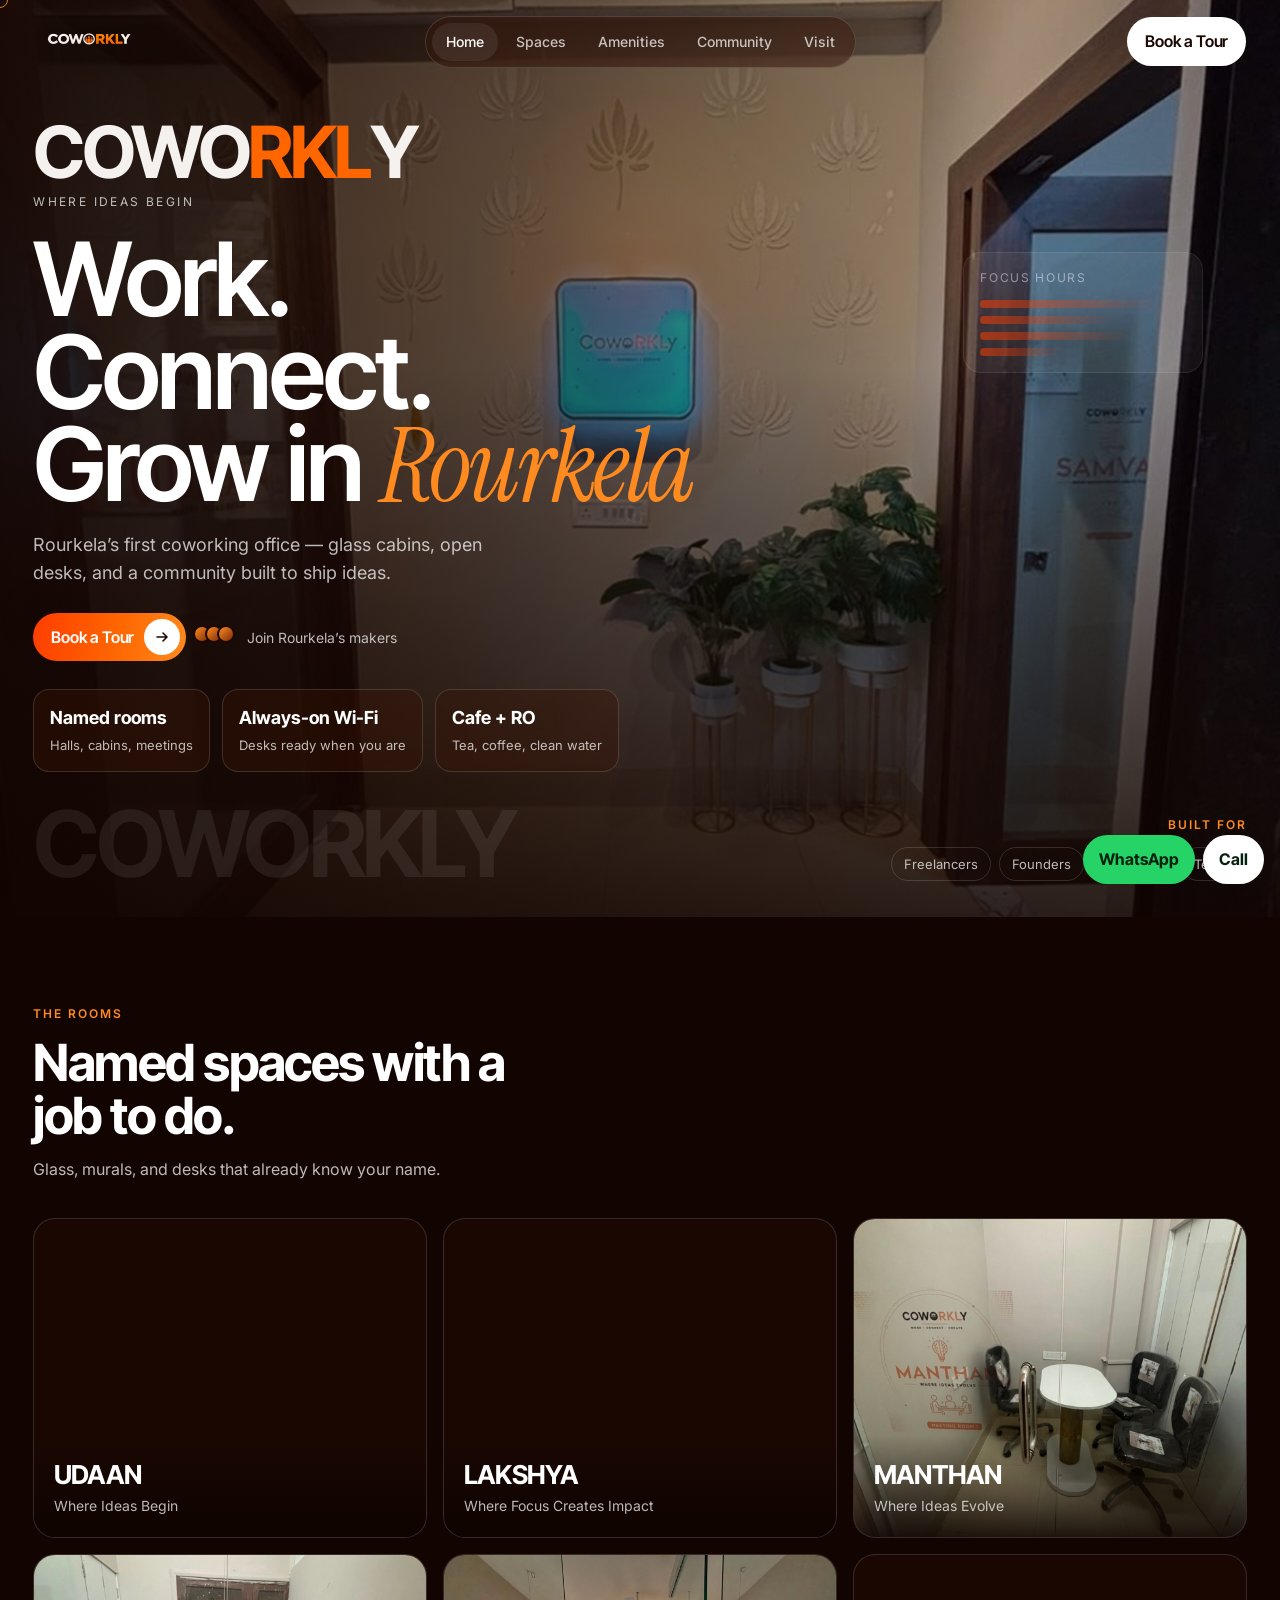
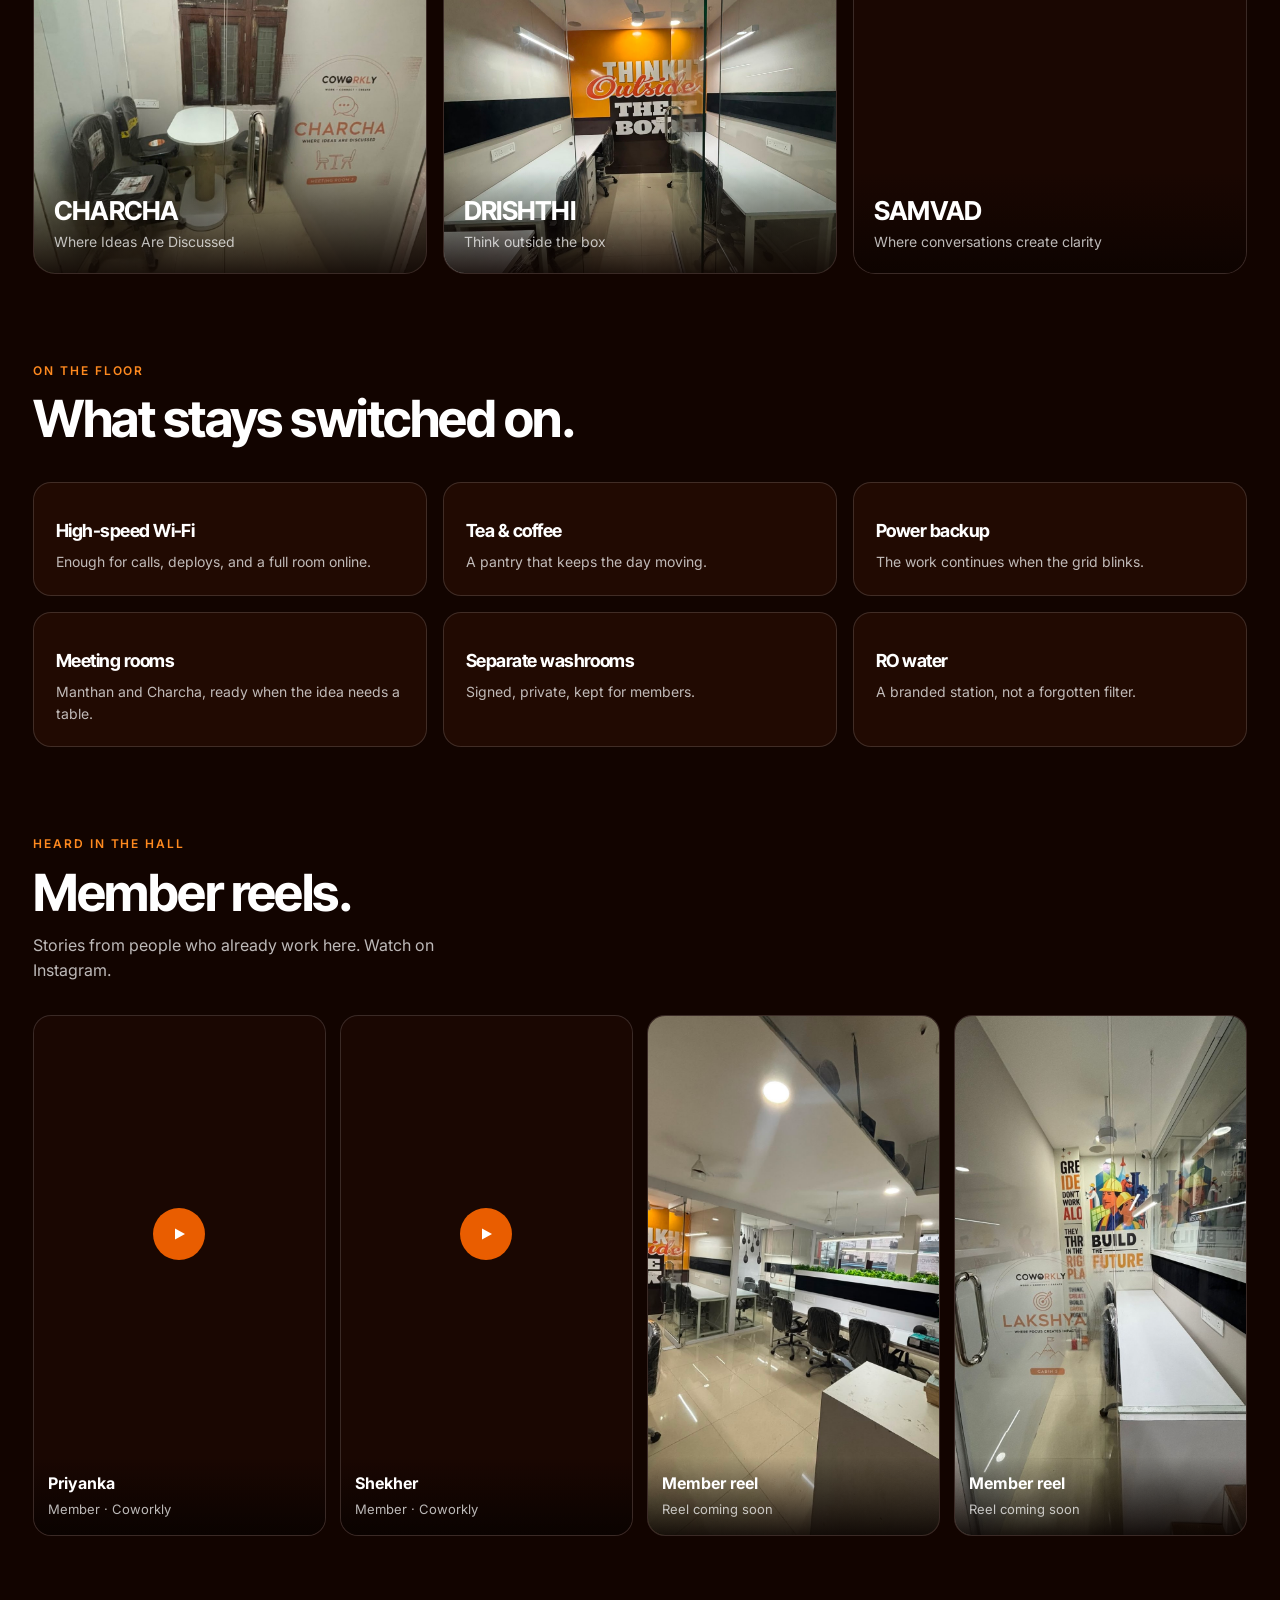
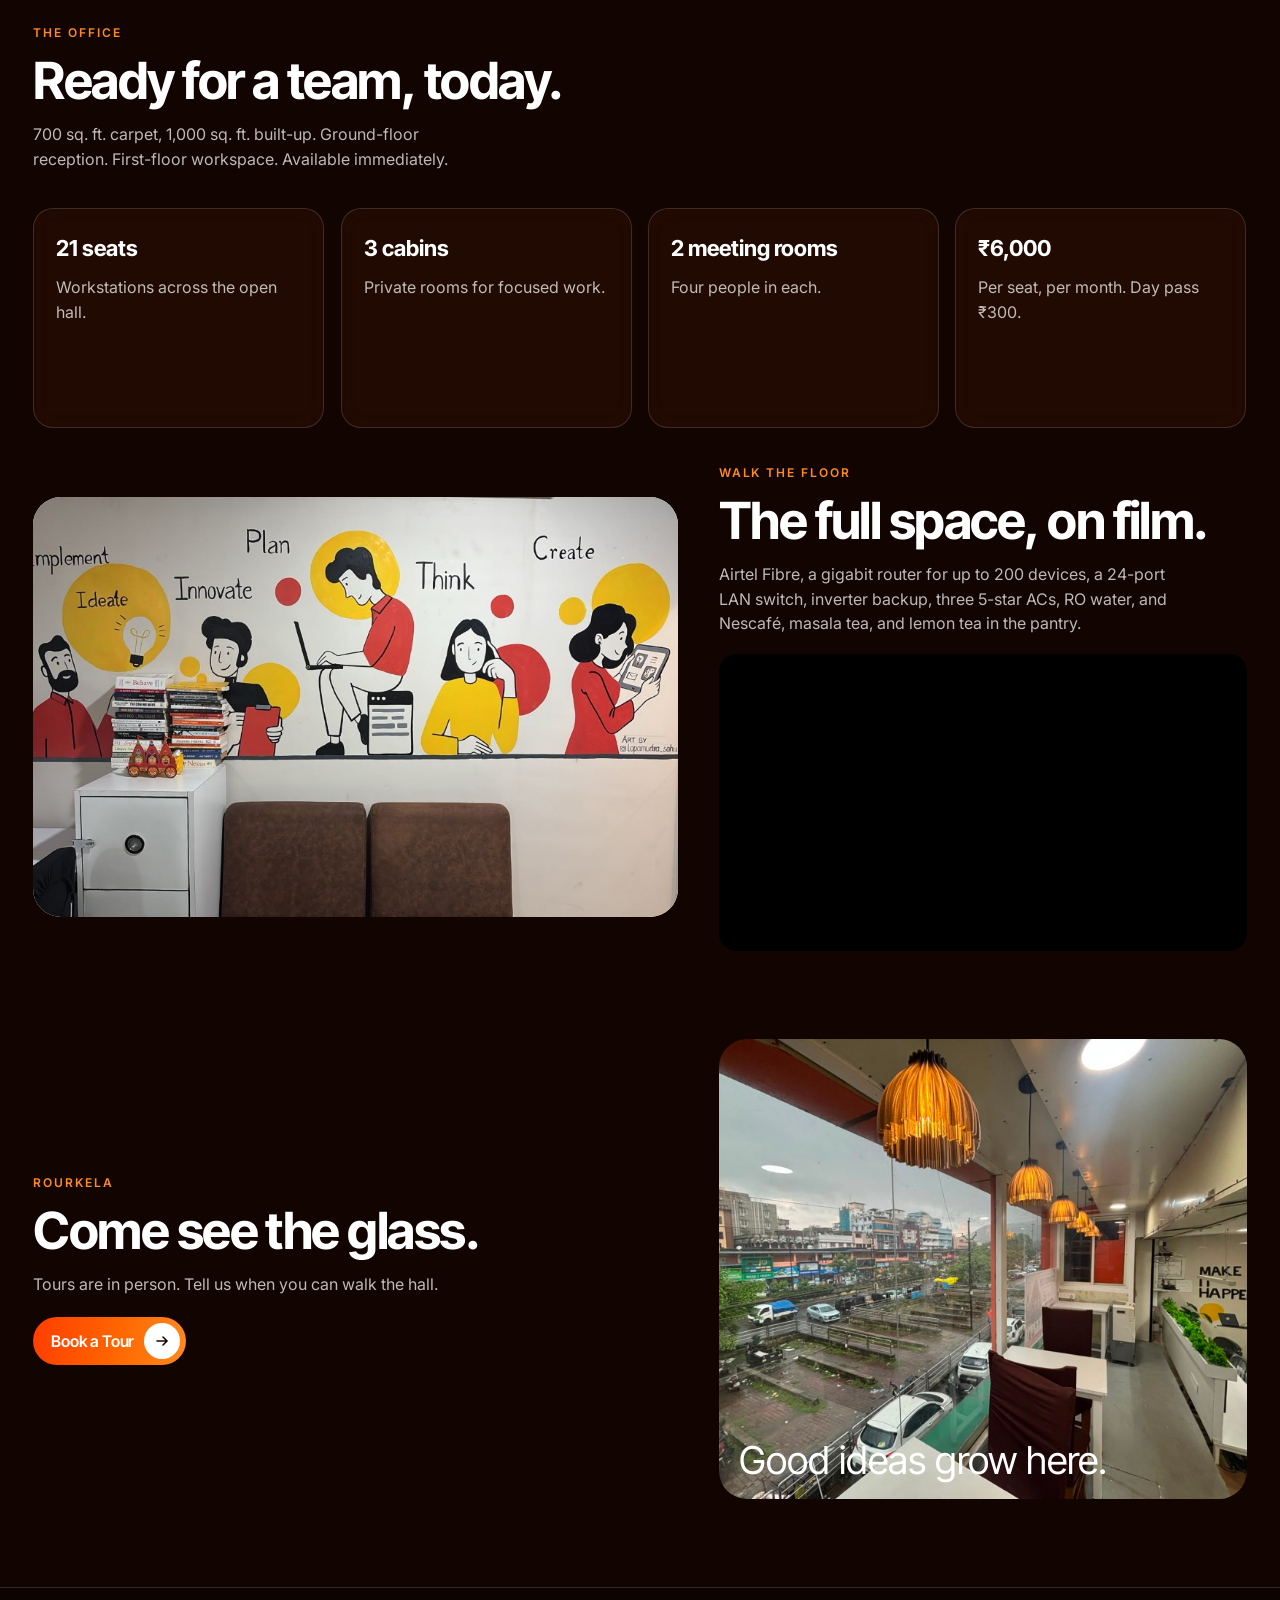
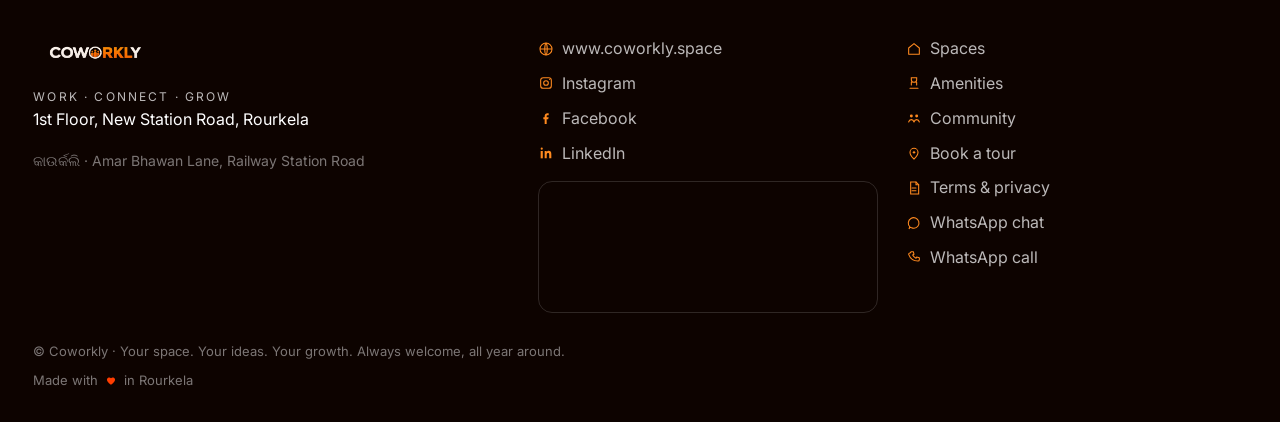
==== index.html @ fd659f16 "Changes in the website" ====
<!DOCTYPE html>
<html lang="en">
<head>
  <meta charset="UTF-8">
  <meta name="viewport" content="width=device-width, initial-scale=1">
  <title>Coworkly — Where Ideas Begin</title>
  <meta name="description" content="Rourkela’s first coworking office. Glass cabins, open desks, and a community built to ship ideas.">
  <link rel="icon" type="image/png" href="assets/brand/favicon.png">
  <meta property="og:type" content="website">
  <meta property="og:site_name" content="Coworkly">
  <meta property="og:title" content="Coworkly — Rourkela’s 1st Coworking Space">
  <meta property="og:description" content="Rourkela’s first coworking office. 21 seats, private cabins, meeting rooms, Airtel Fibre Wi-Fi, and a cafe. 1st Floor, New Station Road.">
  <meta property="og:url" content="https://www.coworkly.space/">
  <meta property="og:image" content="https://www.coworkly.space/assets/brand/og-cover.jpg">
  <meta property="og:locale" content="en_IN">
  <meta name="twitter:card" content="summary_large_image">
  <meta name="twitter:title" content="Coworkly — Rourkela’s 1st Coworking Space">
  <meta name="twitter:description" content="Rourkela’s first coworking office. 21 seats, private cabins, meeting rooms, Airtel Fibre Wi-Fi, and a cafe. 1st Floor, New Station Road.">
  <meta name="twitter:image" content="https://www.coworkly.space/assets/brand/og-cover.jpg">
  <link rel="canonical" href="https://www.coworkly.space/">
  <link rel="preload" as="image" href="assets/hero/hero-entrance.jpg" fetchpriority="high">
  <script type="application/ld+json">
  {
    "@context": "https://schema.org",
    "@type": "CoworkingSpace",
    "name": "Coworkly",
    "url": "https://www.coworkly.space/",
    "image": "https://www.coworkly.space/assets/brand/og-cover.jpg",
    "description": "Rourkela’s first coworking office. 21 workstations, 3 private cabins, 2 meeting rooms, high-speed Wi-Fi and a pantry.",
    "slogan": "Work. Connect. Grow.",
    "address": {
      "@type": "PostalAddress",
      "streetAddress": "1st Floor, New Station Road, Amar Bhawan Lane",
      "addressLocality": "Rourkela",
      "addressRegion": "Odisha",
      "addressCountry": "IN"
    },
    "geo": { "@type": "GeoCoordinates", "latitude": 22.227, "longitude": 84.864 },
    "hasMap": "https://maps.app.goo.gl/jrW2t7eTADRbxAUbA",
    "telephone": "+919861325389",
    "sameAs": [
      "https://www.instagram.com/coworkly.space/",
      "https://www.facebook.com/coworkly.space/",
      "https://www.linkedin.com/company/coworkly.space/"
    ],
    "priceRange": "₹300–₹6000",
    "amenityFeature": [
      { "@type": "LocationFeatureSpecification", "name": "High-speed Wi-Fi", "value": true },
      { "@type": "LocationFeatureSpecification", "name": "Meeting rooms", "value": true },
      { "@type": "LocationFeatureSpecification", "name": "Air conditioning", "value": true }
    ]
  }
  </script>
  <script>
    window.dataLayer = window.dataLayer || [];
    function gtag(){dataLayer.push(arguments);}
    gtag('js', new Date());
  </script>
  <script async src="https://www.googletagmanager.com/gtm.js?id=GTM-NFXW36PJ"></script>
  <link rel="preconnect" href="https://fonts.googleapis.com">
  <link rel="preconnect" href="https://fonts.gstatic.com" crossorigin>
  <link href="https://fonts.googleapis.com/css2?family=Instrument+Serif:ital@1&family=Inter+Tight:wght@400;500;600;700&family=Inter:wght@400;500;600&display=swap" rel="stylesheet">
  <link rel="stylesheet" href="css/tokens.css">
  <link rel="stylesheet" href="css/base.css">
  <link rel="stylesheet" href="css/layout.css">
  <link rel="stylesheet" href="css/components.css">
  <link rel="stylesheet" href="css/hero.css">
  <link rel="stylesheet" href="css/testimonials.css">
</head>
<body data-page="home">
<noscript><iframe src="https://www.googletagmanager.com/ns.html?id=GTM-NFXW36PJ" height="0" width="0" style="display:none;visibility:hidden" title="Google Tag Manager"></iframe></noscript>

  <a class="skip-link" href="#main">Skip to content</a>
  <div data-include="partials/nav.html"></div>
  <main id="main">
    <section class="hero" aria-label="Coworkly">
      <div class="hero__media">
        <img fetchpriority="high" decoding="async" src="assets/hero/hero-entrance.jpg" alt="Glowing Coworkly entrance in Rourkela">
      </div>
      <div class="hero__scrim"></div>
      <aside class="ghost" aria-hidden="true">
        <p>Focus hours</p>
        <div class="bars"><i style="width:86%"></i><i style="width:64%"></i><i style="width:72%"></i><i style="width:40%"></i></div>
      </aside>
      <div class="hero__inner">
        <div class="hero__lockup rise d1">
          <p class="wordmark" aria-label="Coworkly">
            <span class="wordmark__ink">COWO</span><span class="wordmark__flame">RKL</span><span class="wordmark__ink">Y</span>
          </p>
          <span>Where Ideas Begin</span>
        </div>
        <h1 class="rise d2">Work.<br>Connect.<br>Grow in <em>Rourkela</em></h1>
        <p class="hero__sub rise d3">Rourkela’s first coworking office — glass cabins, open desks, and a community built to ship ideas.</p>
        <div class="hero__cta rise d4">
          <a class="btn btn--flame" href="visit.html">Book a Tour
            <span class="btn__arrow" aria-hidden="true">
              <svg width="16" height="16" viewBox="0 0 16 16" fill="none"><path d="M3 8h10M9 4l4 4-4 4" stroke="currentColor" stroke-width="1.6" stroke-linecap="round" stroke-linejoin="round"/></svg>
            </span>
          </a>
          <p class="proof"><span class="dots" aria-hidden="true"><i></i><i></i><i></i></span> Join Rourkela’s makers</p>
        </div>
        <div class="stats rise d5">
          <div class="stat"><b>Named rooms</b><span>Halls, cabins, meetings</span></div>
          <div class="stat"><b>Always-on Wi-Fi</b><span>Desks ready when you are</span></div>
          <div class="stat"><b>Cafe + RO</b><span>Tea, coffee, clean water</span></div>
        </div>
        <div class="hero__foot rise d6">
          <div class="watermark">COWORKLY</div>
          <div>
            <p class="kicker" style="text-align:right">Built for</p>
            <div class="chips"><span>Freelancers</span><span>Founders</span><span>Students</span><span>Teams</span></div>
          </div>
        </div>
      </div>
    </section>

    <section class="section">
      <div class="wrap">
        <p class="kicker">The rooms</p>
        <h2>Named spaces with a job to do.</h2>
        <p class="lede">Glass, murals, and desks that already know your name.</p>
        <div class="space-grid">
          <a class="card" href="spaces.html"><img loading="lazy" decoding="async" src="assets/spaces/udaan.jpg" alt="Udaan open workspace"><div class="meta"><h3>UDAAN</h3><p>Where Ideas Begin</p></div></a>
          <a class="card" href="spaces.html"><img loading="lazy" decoding="async" src="assets/spaces/lakshya.jpg" alt="Lakshya cabin" style="object-position:center 30%"><div class="meta"><h3>LAKSHYA</h3><p>Where Focus Creates Impact</p></div></a>
          <a class="card" href="spaces.html"><img loading="lazy" decoding="async" src="assets/spaces/manthan.jpg" alt="Manthan meeting room"><div class="meta"><h3>MANTHAN</h3><p>Where Ideas Evolve</p></div></a>
          <a class="card" href="spaces.html"><img loading="lazy" decoding="async" src="assets/spaces/charcha.jpg" alt="Charcha meeting room"><div class="meta"><h3>CHARCHA</h3><p>Where Ideas Are Discussed</p></div></a>
          <a class="card" href="spaces.html"><img loading="lazy" decoding="async" src="assets/spaces/drishthi.jpg" alt="Drishthi cabin"><div class="meta"><h3>DRISHTHI</h3><p>Think outside the box</p></div></a>
          <a class="card" href="spaces.html"><img loading="lazy" decoding="async" src="assets/spaces/samvad.jpg" alt="Samvad meeting room door"><div class="meta"><h3>SAMVAD</h3><p>Where conversations create clarity</p></div></a>
        </div>
      </div>
    </section>

    <section class="section" style="padding-top:0">
      <div class="wrap">
        <p class="kicker">On the floor</p>
        <h2>What stays switched on.</h2>
        <div class="amenity-grid">
          <article class="amenity"><h3>High-speed Wi-Fi</h3><p>Enough for calls, deploys, and a full room online.</p></article>
          <article class="amenity"><h3>Tea & coffee</h3><p>A pantry that keeps the day moving.</p></article>
          <article class="amenity"><h3>Power backup</h3><p>The work continues when the grid blinks.</p></article>
          <article class="amenity"><h3>Meeting rooms</h3><p>Manthan and Charcha, ready when the idea needs a table.</p></article>
          <article class="amenity"><h3>Separate washrooms</h3><p>Signed, private, kept for members.</p></article>
          <article class="amenity"><h3>RO water</h3><p>A branded station, not a forgotten filter.</p></article>
        </div>
      </div>
    </section>

    <!-- Drop MP4s into assets/reels/ and append objects in js/testimonials.js -->
    <section class="section" style="padding-top:0">
      <div class="wrap">
        <p class="kicker">Heard in the hall</p>
        <h2>Member reels.</h2>
        <p class="lede">Stories from people who already work here. Watch on <a href="https://instagram.com/coworkly.space">Instagram</a>.</p>
        <div class="reel-row" data-reels></div>
      </div>
    </section>

    <section class="section" style="padding-top:0">
      <div class="wrap">
        <p class="kicker">The office</p>
        <h2>Ready for a team, today.</h2>
        <p class="lede">700 sq. ft. carpet, 1,000 sq. ft. built-up. Ground-floor reception. First-floor workspace. Available immediately.</p>
        <div class="plan-grid">
          <article class="plan"><strong>21 seats</strong><p>Workstations across the open hall.</p></article>
          <article class="plan"><strong>3 cabins</strong><p>Private rooms for focused work.</p></article>
          <article class="plan"><strong>2 meeting rooms</strong><p>Four people in each.</p></article>
          <article class="plan"><strong>₹6,000</strong><p>Per seat, per month. Day pass ₹300.</p></article>
        </div>
        <div class="split" style="margin-top:36px">
          <div class="story-panel" style="min-height:420px;background:#f6efe4">
            <img loading="lazy" decoding="async" src="assets/illustrations/cafe.jpg" alt="Mural at Coworkly: Ideate, Innovate, Plan, Think, Create">
          </div>
          <div>
            <p class="kicker">Walk the floor</p>
            <h2>The full space, on film.</h2>
            <p class="lede">Airtel Fibre, a gigabit router for up to 200 devices, a 24-port LAN switch, inverter backup, three 5-star ACs, RO water, and Nescafé, masala tea, and lemon tea in the pantry.</p>
            <div class="video-frame">
              <iframe src="https://www.youtube.com/embed/uKGbbF8cyVk" title="Welcome to Coworkly — Rourkela’s 1st coworking space" allow="accelerometer; autoplay; clipboard-write; encrypted-media; gyroscope; picture-in-picture; web-share" allowfullscreen></iframe>
            </div>
          </div>
        </div>
      </div>
    </section>

    <section class="section" style="padding-top:0">
      <div class="wrap split">
        <div>
          <p class="kicker">Rourkela</p>
          <h2>Come see the glass.</h2>
          <p class="lede">Tours are in person. Tell us when you can walk the hall.</p>
          <p style="margin-top:20px"><a class="btn btn--flame" href="visit.html">Book a Tour <span class="btn__arrow"><svg width="16" height="16" viewBox="0 0 16 16" fill="none"><path d="M3 8h10M9 4l4 4-4 4" stroke="currentColor" stroke-width="1.6" stroke-linecap="round"/></svg></span></a></p>
        </div>
        <div class="story-panel">
          <img loading="lazy" decoding="async" src="assets/hero/hero-window.jpg" alt="Open seating with glass front">
          <p class="cap">Good ideas grow here.</p>
        </div>
      </div>
    </section>
  </main>
  <div data-include="partials/footer.html"></div>
  <div class="modal" data-modal aria-hidden="true" role="dialog" aria-modal="true" aria-label="Member reel">
    <div class="modal__frame">
      <header><strong data-modal-title>Reel</strong><button type="button" data-close>Close</button></header>
      <video controls playsinline></video>
    </div>
  </div>
  <script type="module" src="js/main.min.js"></script>
</body>
</html>
---- css/tokens.css ----
:root {
  --ground: #2a0b02;
  --ground-deep: #120400;
  --ink: #ffffff;
  --ink-soft: rgba(255, 255, 255, 0.72);
  --ink-faint: rgba(255, 255, 255, 0.46);
  --flame: #ff3d00;
  --flame-mid: #ff6600;
  --flame-lit: #ff8a1f;
  --glass: rgba(56, 20, 6, 0.42);
  --glass-strong: rgba(40, 13, 3, 0.62);
  --hair: rgba(255, 255, 255, 0.14);
  --ease-out: cubic-bezier(0.16, 1, 0.3, 1);
  --gutter: clamp(18px, 2.6vw, 44px);
  --font-display: "Inter Tight", system-ui, sans-serif;
  --font-body: "Inter", system-ui, sans-serif;
  --font-italic: "Instrument Serif", Georgia, serif;
  --radius-pill: 999px;
  --nav-h: 76px;
  --max: 1240px;
}
---- css/base.css ----
*, *::before, *::after { box-sizing: border-box; }
html { scroll-behavior: smooth; }
body {
  margin: 0;
  background: var(--ground-deep);
  color: var(--ink);
  font-family: var(--font-body);
  font-size: 16px;
  line-height: 1.55;
  min-height: 100vh;
}
img, video { max-width: 100%; display: block; }
a { color: inherit; text-decoration: none; }
button, input, textarea { font: inherit; color: inherit; }
h1, h2, h3, p { margin: 0; }
h1, h2, h3 { font-family: var(--font-display); letter-spacing: -0.03em; }

.skip-link {
  position: absolute;
  left: 12px;
  top: -60px;
  z-index: 100;
  background: #fff;
  color: #120400;
  padding: 8px 14px;
  border-radius: 8px;
}
.skip-link:focus { top: 12px; }

:focus-visible {
  outline: 2px solid var(--flame-lit);
  outline-offset: 3px;
}

.btn {
  display: inline-flex;
  align-items: center;
  gap: 10px;
  border: 0;
  cursor: pointer;
  border-radius: var(--radius-pill);
  padding: 6px 6px 6px 18px;
  font-family: var(--font-display);
  font-weight: 600;
  letter-spacing: -0.01em;
}
.btn--flame {
  background: linear-gradient(100deg, var(--flame) 0%, var(--flame-mid) 55%, var(--flame-lit) 100%);
  color: #fff;
}
.btn__arrow {
  width: 36px;
  height: 36px;
  border-radius: 50%;
  background: #fff;
  color: #1a0700;
  display: grid;
  place-items: center;
}
.btn--white {
  background: #fff;
  color: #1a0700;
  padding: 12px 18px;
  font-weight: 600;
}
.btn--ghost {
  background: transparent;
  border: 1px solid var(--hair);
  padding: 12px 18px;
  color: #fff;
}

@media (prefers-reduced-motion: reduce) {
  html { scroll-behavior: auto; }
  *, *::before, *::after {
    animation: none !important;
    transition: none !important;
  }
}
---- css/layout.css ----
.site-header {
  position: absolute;
  inset: 0 0 auto 0;
  z-index: 20;
  padding: 16px var(--gutter);
}
.site-header.is-sticky {
  position: sticky;
  top: 0;
  background: rgba(18, 4, 0, 0.72);
  backdrop-filter: blur(16px);
}
.nav {
  max-width: 1440px;
  margin: 0 auto;
  display: grid;
  grid-template-columns: 1fr auto 1fr;
  align-items: center;
  gap: 16px;
}
.brand {
  display: flex;
  align-items: center;
  gap: 10px;
  justify-self: start;
}
.brand img { height: 36px; width: auto; }
.pill-nav {
  display: flex;
  gap: 4px;
  padding: 6px;
  border-radius: var(--radius-pill);
  border: 1px solid var(--hair);
  background: var(--glass);
  backdrop-filter: blur(18px);
}
.pill-nav a {
  padding: 8px 14px;
  border-radius: var(--radius-pill);
  font-size: 14px;
  font-weight: 500;
  color: var(--ink-soft);
}
.pill-nav a[aria-current="page"],
.pill-nav a:hover { color: #fff; background: rgba(255,255,255,0.08); }
.nav-cta { justify-self: end; }
.burger {
  display: none;
  justify-self: end;
  width: 44px;
  height: 44px;
  border-radius: 50%;
  border: 1px solid var(--hair);
  background: var(--glass);
  color: #fff;
  cursor: pointer;
}
.mobile-sheet {
  display: none;
  margin-top: 12px;
  padding: 12px;
  border-radius: 20px;
  background: var(--glass-strong);
  border: 1px solid var(--hair);
  backdrop-filter: blur(18px);
}
.mobile-sheet a {
  display: block;
  padding: 12px 10px;
  border-bottom: 1px solid var(--hair);
}
.mobile-sheet.is-open { display: block; }

.wrap {
  width: min(var(--max), calc(100% - var(--gutter) * 2));
  margin: 0 auto;
}
.section { padding: 88px 0; }
.kicker {
  color: var(--flame-lit);
  letter-spacing: 0.16em;
  text-transform: uppercase;
  font-size: 12px;
  font-weight: 600;
  margin-bottom: 12px;
}
.section h2 {
  font-size: clamp(32px, 4vw, 52px);
  line-height: 1.05;
  max-width: 16ch;
}
.lede { color: var(--ink-soft); max-width: 46ch; margin-top: 14px; }

.page-hero {
  position: relative;
  min-height: 52vh;
  display: grid;
  align-items: end;
  padding: 140px var(--gutter) 48px;
  overflow: hidden;
}
.page-hero img,
.page-hero.map-hero iframe {
  position: absolute;
  inset: 0;
  width: 100%;
  height: 100%;
  object-fit: cover;
  border: 0;
}
.page-hero.video-hero { overflow: hidden; }
.page-hero.video-hero iframe {
  position: absolute;
  left: 50%;
  top: 50%;
  width: 140%;
  height: 140%;
  transform: translate(-50%, -50%);
  border: 0;
  pointer-events: none;
}
.page-hero .scrim {
  position: absolute;
  inset: 0;
  background: linear-gradient(180deg, rgba(18,4,0,0.25) 0%, rgba(18,4,0,0.82) 100%);
}
.page-hero .copy { position: relative; z-index: 1; max-width: var(--max); width: 100%; margin: 0 auto; }

.title-hover .title-part {
  display: inline-block;
  transition: transform 0.45s var(--ease-out);
}
.title-hover:hover .title-part--up { transform: translateY(-4px); }
.title-hover:hover .title-part--down { transform: translateY(4px); }

.site-footer {
  border-top: 1px solid var(--hair);
  padding: 48px var(--gutter) 32px;
  background: #0d0300;
}
.foot-grid {
  max-width: 1440px;
  margin: 0 auto;
  display: grid;
  grid-template-columns: 1.4fr 1fr 1fr;
  gap: 28px;
}
.site-footer .logo-mark { height: 40px; width: auto; }
.foot-links { display: grid; gap: 10px; align-content: start; }
.foot-links a { display: flex; align-items: center; gap: 8px; }
.foot-links svg { width: 16px; height: 16px; flex: none; color: var(--flame-lit); }
.foot-map {
  position: relative;
  display: block;
  height: 132px;
  margin-top: 6px;
  border-radius: 14px;
  overflow: hidden;
  border: 1px solid var(--hair);
}
body[data-page="visit"] .foot-map { display: none; }
.foot-map iframe {
  position: absolute;
  inset: 0;
  width: 100%;
  height: 100%;
  border: 0;
  pointer-events: none;
  filter: grayscale(1) sepia(0.65) hue-rotate(340deg) saturate(2.2) contrast(0.92) brightness(0.62);
}
.legal.made { display: flex; align-items: center; gap: 6px; margin-top: 8px; }
.heart { width: 14px; height: 14px; color: var(--flame); }
.wa-dock {
  position: fixed;
  right: 16px;
  bottom: 16px;
  z-index: 30;
  display: flex;
  gap: 8px;
}
.wa-dock__btn {
  background: #25d366;
  color: #06210f;
  font-weight: 700;
  border-radius: 999px;
  padding: 12px 16px;
  font-family: var(--font-display);
}
.wa-dock__btn--call { background: #fff; }
.motto { letter-spacing: 0.18em; font-size: 12px; color: var(--ink-soft); margin-top: 12px; }
.site-footer a { color: var(--ink-soft); }
.site-footer a:hover { color: #fff; }
.odia { margin-top: 18px; color: var(--ink-faint); font-size: 14px; }
.legal { margin-top: 28px; color: var(--ink-faint); font-size: 13px; }

html { --mx: 50vw; --my: 30vh; }
body::after {
  content: "";
  position: fixed;
  inset: 0;
  pointer-events: none;
  z-index: 35;
  background: radial-gradient(380px circle at var(--mx) var(--my), rgba(255, 102, 0, 0.16), transparent 46%);
  mix-blend-mode: screen;
}
.cursor {
  position: fixed;
  top: 0;
  left: 0;
  width: 16px;
  height: 16px;
  margin: -8px 0 0 -8px;
  border: 1px solid #ff8a1f;
  border-radius: 50%;
  pointer-events: none;
  z-index: 70;
  mix-blend-mode: difference;
  transition: width 0.25s var(--ease-out), height 0.25s var(--ease-out), margin 0.25s var(--ease-out), background 0.25s;
}
.cursor.is-hot {
  width: 54px;
  height: 54px;
  margin: -27px 0 0 -27px;
  background: rgba(255, 102, 0, 0.18);
}
@media (hover: hover) and (pointer: fine) {
  body.has-cursor, body.has-cursor a, body.has-cursor button { cursor: none; }
}
.card, .amenity, .plan, .stat, .reel, .btn, .story-panel {
  transition: transform 0.35s var(--ease-out), border-color 0.35s;
  transform: perspective(800px) rotateX(var(--rx, 0deg)) rotateY(var(--ry, 0deg));
}
.card:hover, .amenity:hover, .plan:hover, .reel:hover { border-color: rgba(255, 138, 31, 0.55); }
@media (prefers-reduced-motion: reduce) {
  body::after, .cursor { display: none; }
}

@media (max-width: 940px) {
  .nav { grid-template-columns: 1fr auto; }
  .pill-nav, .nav-cta { display: none; }
  .burger { display: grid; place-items: center; }
  .foot-grid { grid-template-columns: 1fr; }
}
---- css/components.css ----
.terms { max-width: 760px; }
.terms h2 { font-size: clamp(22px, 3vw, 28px); margin: 36px 0 10px; max-width: none; }
.terms p, .terms li { color: var(--ink-soft); }
.terms ul, .terms ol { margin: 8px 0 0; padding-left: 1.2em; }
.terms li + li { margin-top: 6px; }
.terms a { color: var(--flame-lit); }
.space-grid, .amenity-grid, .plan-grid, .reel-grid {
  display: grid;
  gap: 16px;
  margin-top: 36px;
}
.space-grid { grid-template-columns: repeat(3, 1fr); }
.card {
  position: relative;
  overflow: hidden;
  border-radius: 22px;
  min-height: 320px;
  border: 1px solid var(--hair);
  background: #1a0702;
}
.card img {
  width: 100%;
  height: 100%;
  object-fit: cover;
  position: absolute;
  inset: 0;
}
.card .meta {
  position: absolute;
  left: 0; right: 0; bottom: 0;
  padding: 20px;
  background: linear-gradient(transparent, rgba(12,3,0,0.88));
}
.card h3 { font-size: 26px; }
.card p { color: var(--ink-soft); font-size: 14px; }

.amenity-grid { grid-template-columns: repeat(3, 1fr); }
.amenity {
  padding: 22px;
  border-radius: 18px;
  background: var(--glass);
  border: 1px solid var(--hair);
}
.amenity svg { width: 28px; height: 28px; color: var(--flame-lit); }
.amenity h3 { margin: 12px 0 6px; font-size: 18px; }
.amenity p { color: var(--ink-soft); font-size: 14px; }

.plan-grid { grid-template-columns: repeat(4, 1fr); }
.plan {
  padding: 22px;
  border-radius: 20px;
  background: var(--glass);
  border: 1px solid var(--hair);
  backdrop-filter: blur(12px);
  display: flex;
  flex-direction: column;
  gap: 10px;
  min-height: 220px;
}
.plan strong { font-family: var(--font-display); font-size: 22px; }
.plan span { color: var(--flame-lit); font-size: 13px; letter-spacing: 0.08em; text-transform: uppercase; }
.plan p { color: var(--ink-soft); flex: 1; }

.video-frame { margin-top: 18px; border-radius: 18px; overflow: hidden; aspect-ratio: 16/9; background: #000; }
.video-frame iframe { width: 100%; height: 100%; border: 0; }
.jotform { margin-top: 18px; background: #fff; border-radius: 16px; min-height: 420px; overflow: hidden; }
.map-frame {
  position: relative;
  min-height: 520px;
  border-radius: 28px;
  overflow: hidden;
  border: 1px solid var(--hair);
  background: var(--ground-deep);
}
.map-frame--wide {
  width: 100%;
  margin-top: 48px;
  border-radius: 0;
  border-left: 0;
  border-right: 0;
  min-height: 560px;
}
.map-frame iframe {
  position: absolute;
  inset: 0;
  width: 100%;
  height: 100%;
  border: 0;
  filter: grayscale(1) sepia(0.65) hue-rotate(340deg) saturate(2.2) contrast(0.92) brightness(0.62);
}
.map-pin {
  position: absolute;
  left: 50%;
  top: 46%;
  transform: translate(-50%, -100%);
  z-index: 1;
  background: #ff6600;
  color: #1a0700;
  font-family: var(--font-display);
  font-weight: 700;
  letter-spacing: 0.04em;
  padding: 8px 14px;
  border-radius: 999px;
  box-shadow: 0 10px 24px rgba(0, 0, 0, 0.35);
}
.map-pin::after {
  content: "";
  position: absolute;
  left: 50%;
  bottom: -7px;
  width: 12px;
  height: 12px;
  background: #ff6600;
  transform: translateX(-50%) rotate(45deg);
}
.form {
  display: grid;
  gap: 12px;
  margin-top: 24px;
}
.form label { display: grid; gap: 6px; font-size: 14px; color: var(--ink-soft); }
.form input, .form textarea, .form select {
  background: rgba(255,255,255,0.04);
  border: 1px solid var(--hair);
  border-radius: 12px;
  padding: 12px 14px;
}
.note { color: var(--ink-faint); font-size: 13px; }

.split {
  display: grid;
  grid-template-columns: 1.1fr 0.9fr;
  gap: 40px;
  align-items: center;
}
.story-panel {
  position: relative;
  min-height: 460px;
  border-radius: 28px;
  overflow: hidden;
}
.story-panel img { width: 100%; height: 100%; object-fit: cover; position: absolute; inset: 0; }
.story-panel .cap {
  position: absolute; inset: auto 20px 20px 20px;
  font-family: var(--font-display);
  font-size: clamp(28px, 3vw, 44px);
  line-height: 1;
}

.reveal { opacity: 0; transform: translateY(18px); animation: rise 0.9s var(--ease-out) forwards; }
.reveal:nth-child(2) { animation-delay: 0.08s; }

@keyframes rise {
  to { opacity: 1; transform: none; }
}

@media (max-width: 980px) {
  .space-grid, .plan-grid { grid-template-columns: 1fr 1fr; }
  .split { grid-template-columns: 1fr; }
}
@media (max-width: 640px) {
  .space-grid, .amenity-grid, .plan-grid { grid-template-columns: 1fr; }
  .section { padding: 64px 0; }
}
---- css/hero.css ----
.hero {
  position: relative;
  min-height: 100vh;
  min-height: 100dvh;
  color: #fff;
  overflow: hidden;
  display: grid;
  align-items: end;
}
.hero__media {
  position: absolute;
  inset: 0;
  opacity: 0;
  transition: opacity 1.1s var(--ease-out);
}
.hero.is-ready .hero__media { opacity: 1; }
.hero__media img {
  width: 100%;
  height: 100%;
  object-fit: cover;
  object-position: center 40%;
}
.hero__scrim {
  position: absolute;
  inset: 0;
  background:
    linear-gradient(90deg, rgba(18,4,0,0.88) 0%, rgba(18,4,0,0.55) 42%, rgba(18,4,0,0.12) 78%),
    linear-gradient(180deg, rgba(18,4,0,0.25) 0%, rgba(18,4,0,0.15) 40%, rgba(18,4,0,0.82) 100%);
}
.hero__inner {
  position: relative;
  z-index: 2;
  width: min(1440px, calc(100% - var(--gutter) * 2));
  margin: 0 auto 36px;
  padding-top: 120px;
}
.hero__lockup {
  display: flex;
  flex-direction: column;
  align-items: flex-start;
  gap: 8px;
  margin-bottom: 22px;
}
.wordmark {
  margin: 0;
  display: flex;
  align-items: center;
  font-family: var(--font-display);
  font-weight: 700;
  font-size: clamp(42px, 6vw, 72px);
  line-height: 0.9;
  letter-spacing: -0.045em;
}
.wordmark__ink { color: #f4f1ee; }
.wordmark__flame { color: #ff6600; }
.wordmark span { display: inline-block; transition: transform 0.45s var(--ease-out); }
.wordmark:hover .wordmark__ink { transform: translateY(-4px); }
.wordmark:hover .wordmark__flame { transform: translateY(4px); }
.hero__lockup > span {
  font-size: 12px;
  letter-spacing: 0.2em;
  text-transform: uppercase;
  color: var(--ink-soft);
}
.hero h1 {
  font-size: clamp(56px, 8vw, 108px);
  line-height: 0.9;
  font-weight: 600;
}
.hero h1 em {
  font-family: var(--font-italic);
  font-style: italic;
  font-weight: 400;
  color: var(--flame-lit);
}
.hero__sub {
  margin-top: 18px;
  max-width: 42ch;
  color: var(--ink-soft);
  font-size: 18px;
}
.hero__cta { display: flex; gap: 12px; flex-wrap: wrap; margin-top: 26px; align-items: center; }
.proof { color: var(--ink-soft); font-size: 14px; }
.dots { display: inline-flex; margin-right: 8px; }
.dots i {
  width: 18px; height: 18px; border-radius: 50%;
  display: block; margin-left: -6px; border: 2px solid #1a0700;
  background: linear-gradient(135deg, #ff8a1f, #7a2a08);
}
.stats {
  display: flex;
  gap: 12px;
  margin-top: 28px;
  flex-wrap: wrap;
}
.stat {
  min-width: 160px;
  padding: 14px 16px;
  border-radius: 16px;
  background: var(--glass);
  border: 1px solid var(--hair);
  backdrop-filter: blur(14px);
}
.stat b { display: block; font-family: var(--font-display); font-size: 18px; }
.stat span { color: var(--ink-soft); font-size: 13px; }
.hero__foot {
  margin-top: 36px;
  display: flex;
  justify-content: space-between;
  align-items: flex-end;
  gap: 16px;
}
.watermark {
  font-family: var(--font-display);
  font-weight: 700;
  font-size: clamp(42px, 8vw, 92px);
  line-height: 0.8;
  letter-spacing: -0.04em;
  color: rgba(255,255,255,0.08);
}
.chips { display: flex; gap: 8px; flex-wrap: wrap; justify-content: flex-end; }
.chips span {
  border: 1px solid var(--hair);
  border-radius: var(--radius-pill);
  padding: 6px 12px;
  font-size: 13px;
  color: var(--ink-soft);
}
.ghost {
  display: none;
  position: absolute;
  right: 6vw;
  top: 28vh;
  width: 240px;
  padding: 16px;
  border-radius: 18px;
  background: rgba(255,255,255,0.05);
  border: 1px solid rgba(255,255,255,0.08);
  z-index: 2;
}
.ghost p { font-size: 12px; letter-spacing: 0.14em; text-transform: uppercase; color: var(--ink-faint); }
.bars { display: grid; gap: 8px; margin-top: 12px; }
.bars i {
  display: block; height: 8px; border-radius: 8px;
  background: linear-gradient(90deg, var(--flame), transparent);
  opacity: 0.55;
}
.rise { opacity: 0; animation: rise 0.95s var(--ease-out) forwards; }
.d1 { animation-delay: 0.05s; }
.d2 { animation-delay: 0.16s; }
.d3 { animation-delay: 0.28s; }
.d4 { animation-delay: 0.4s; }
.d5 { animation-delay: 0.52s; }
.d6 { animation-delay: 0.64s; }
@keyframes rise {
  from { opacity: 0; transform: translateY(22px); }
  to { opacity: 1; transform: none; }
}
@media (min-width: 1120px) { .ghost { display: block; } }
@media (max-width: 720px) {
  .hero h1 { font-size: 52px; }
  .hero__foot { flex-direction: column; align-items: flex-start; }
  .stat { min-width: 0; flex: 1; }
}
@media (prefers-reduced-motion: reduce) {
  .hero__media, .rise { opacity: 1; animation: none; transform: none; }
}
---- css/testimonials.css ----
.reel-row {
  display: grid;
  grid-template-columns: repeat(4, minmax(0, 1fr));
  gap: 14px;
  margin-top: 32px;
}
.reel {
  position: relative;
  aspect-ratio: 9 / 16;
  border-radius: 18px;
  overflow: hidden;
  border: 1px solid var(--hair);
  background: #1a0702;
  cursor: pointer;
  padding: 0;
  color: inherit;
  text-align: left;
}
.reel video, .reel img {
  width: 100%;
  height: 100%;
  object-fit: cover;
}
.reel .shade {
  position: absolute;
  inset: auto 0 0 0;
  padding: 14px;
  background: linear-gradient(transparent, rgba(8,2,0,0.88));
}
.reel strong { display: block; }
.reel span { color: var(--ink-soft); font-size: 13px; }
.play {
  position: absolute;
  left: 50%;
  top: 42%;
  transform: translate(-50%, -50%);
  width: 52px;
  height: 52px;
  border-radius: 50%;
  background: rgba(255, 102, 0, 0.9);
  display: grid;
  place-items: center;
}
.soon { display: grid; place-items: center; height: 100%; padding: 16px; text-align: center; color: var(--ink-soft); }
.modal {
  position: fixed;
  inset: 0;
  background: rgba(8, 2, 0, 0.82);
  z-index: 50;
  display: none;
  place-items: center;
  padding: 24px;
}
.modal.is-open { display: grid; }
.modal__frame {
  width: min(420px, 100%);
  background: #120400;
  border-radius: 20px;
  overflow: hidden;
  border: 1px solid var(--hair);
}
.modal video { width: 100%; max-height: 78vh; background: #000; }
.modal header {
  display: flex;
  justify-content: space-between;
  align-items: center;
  padding: 12px 14px;
}
.modal header button {
  background: transparent;
  border: 1px solid var(--hair);
  color: #fff;
  border-radius: 999px;
  padding: 6px 12px;
  cursor: pointer;
}
@media (max-width: 980px) {
  .reel-row {
    display: flex;
    overflow-x: auto;
    scroll-snap-type: x mandatory;
    gap: 12px;
    padding-bottom: 8px;
  }
  .reel { flex: 0 0 68vw; scroll-snap-align: start; max-width: 280px; }
}
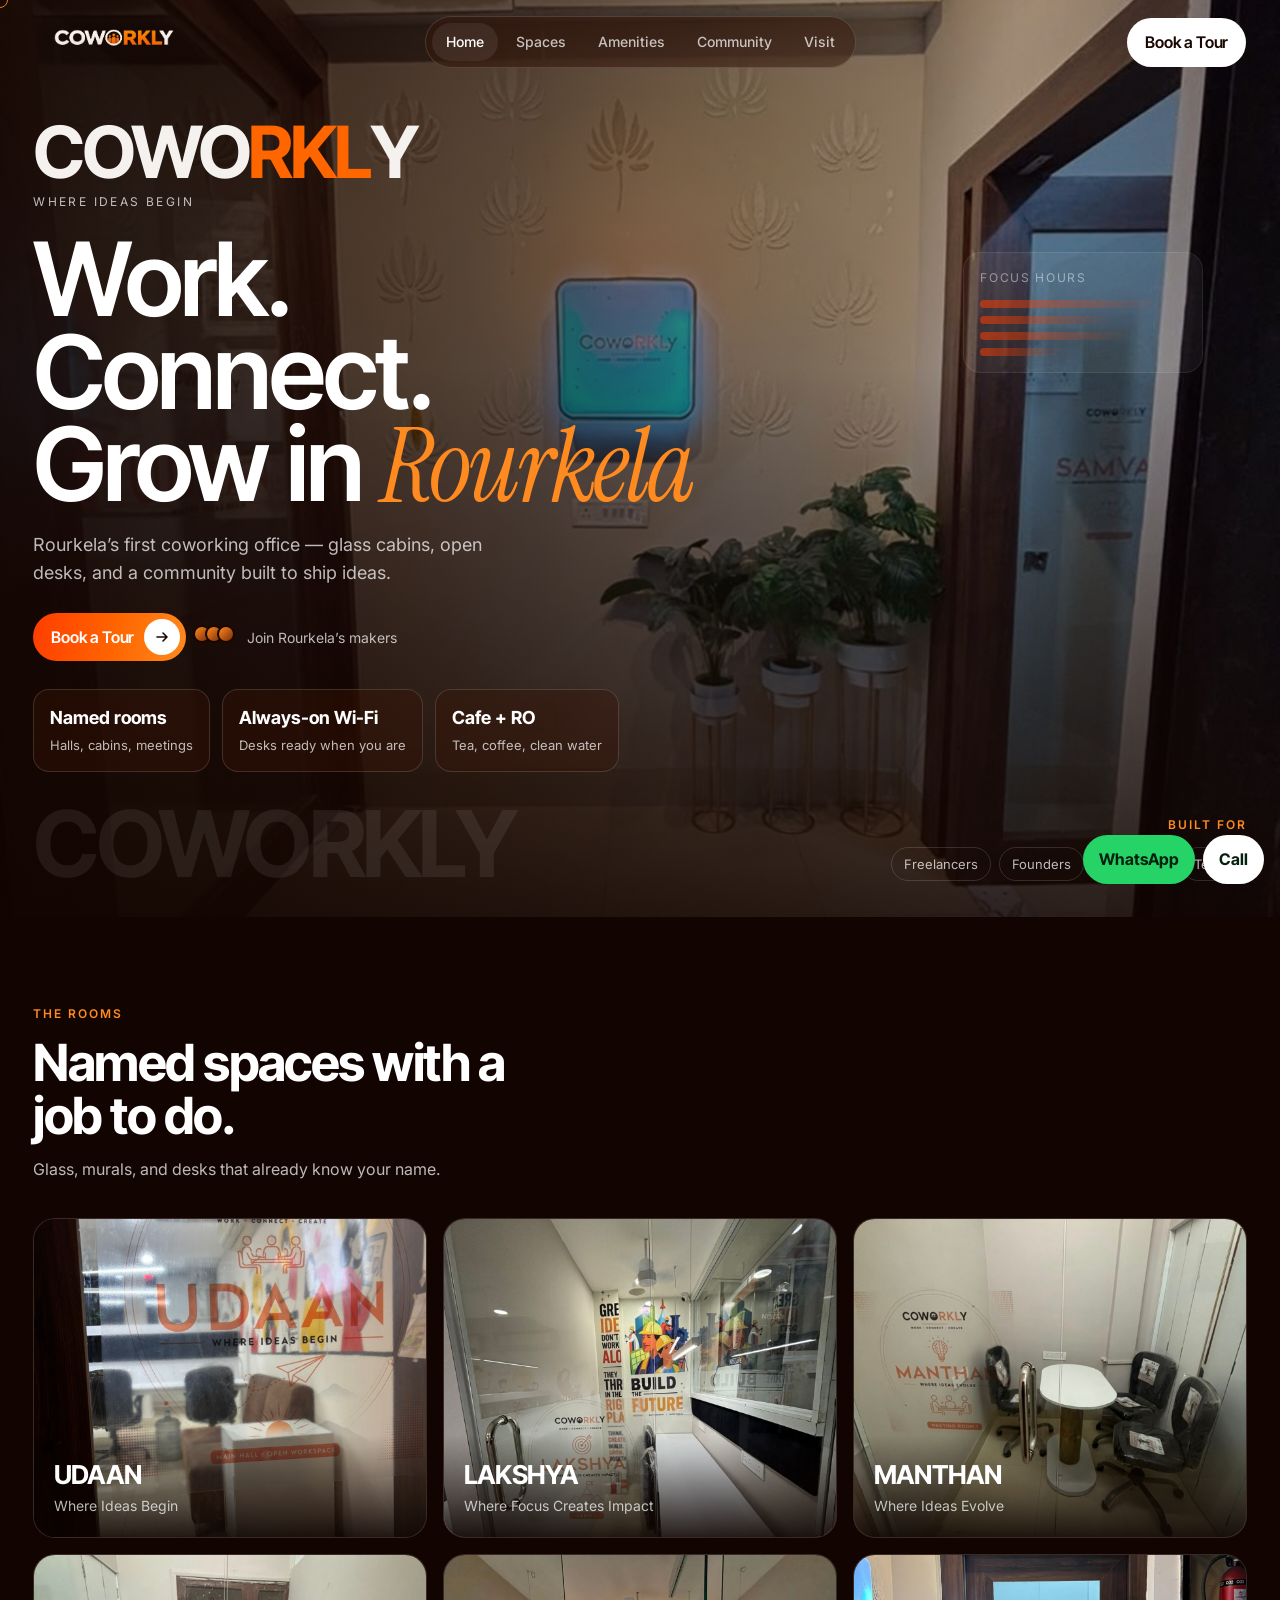
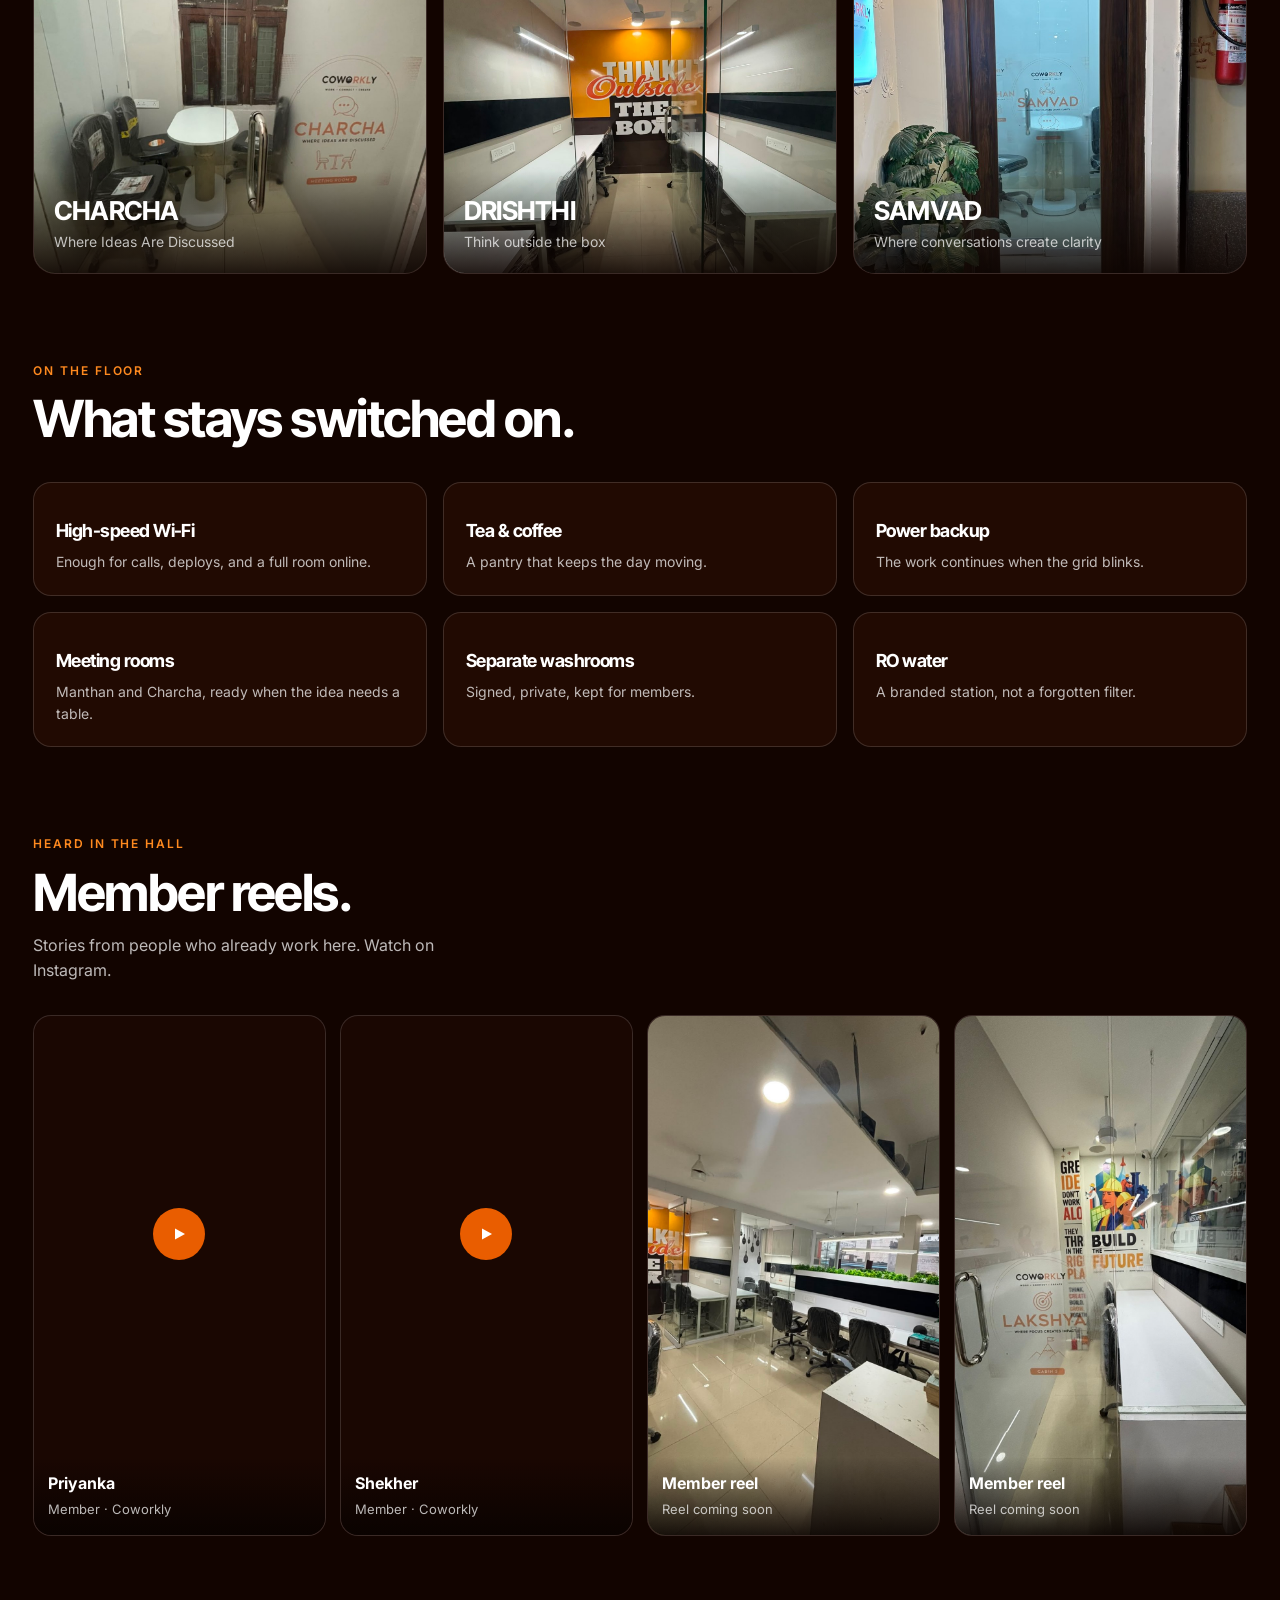
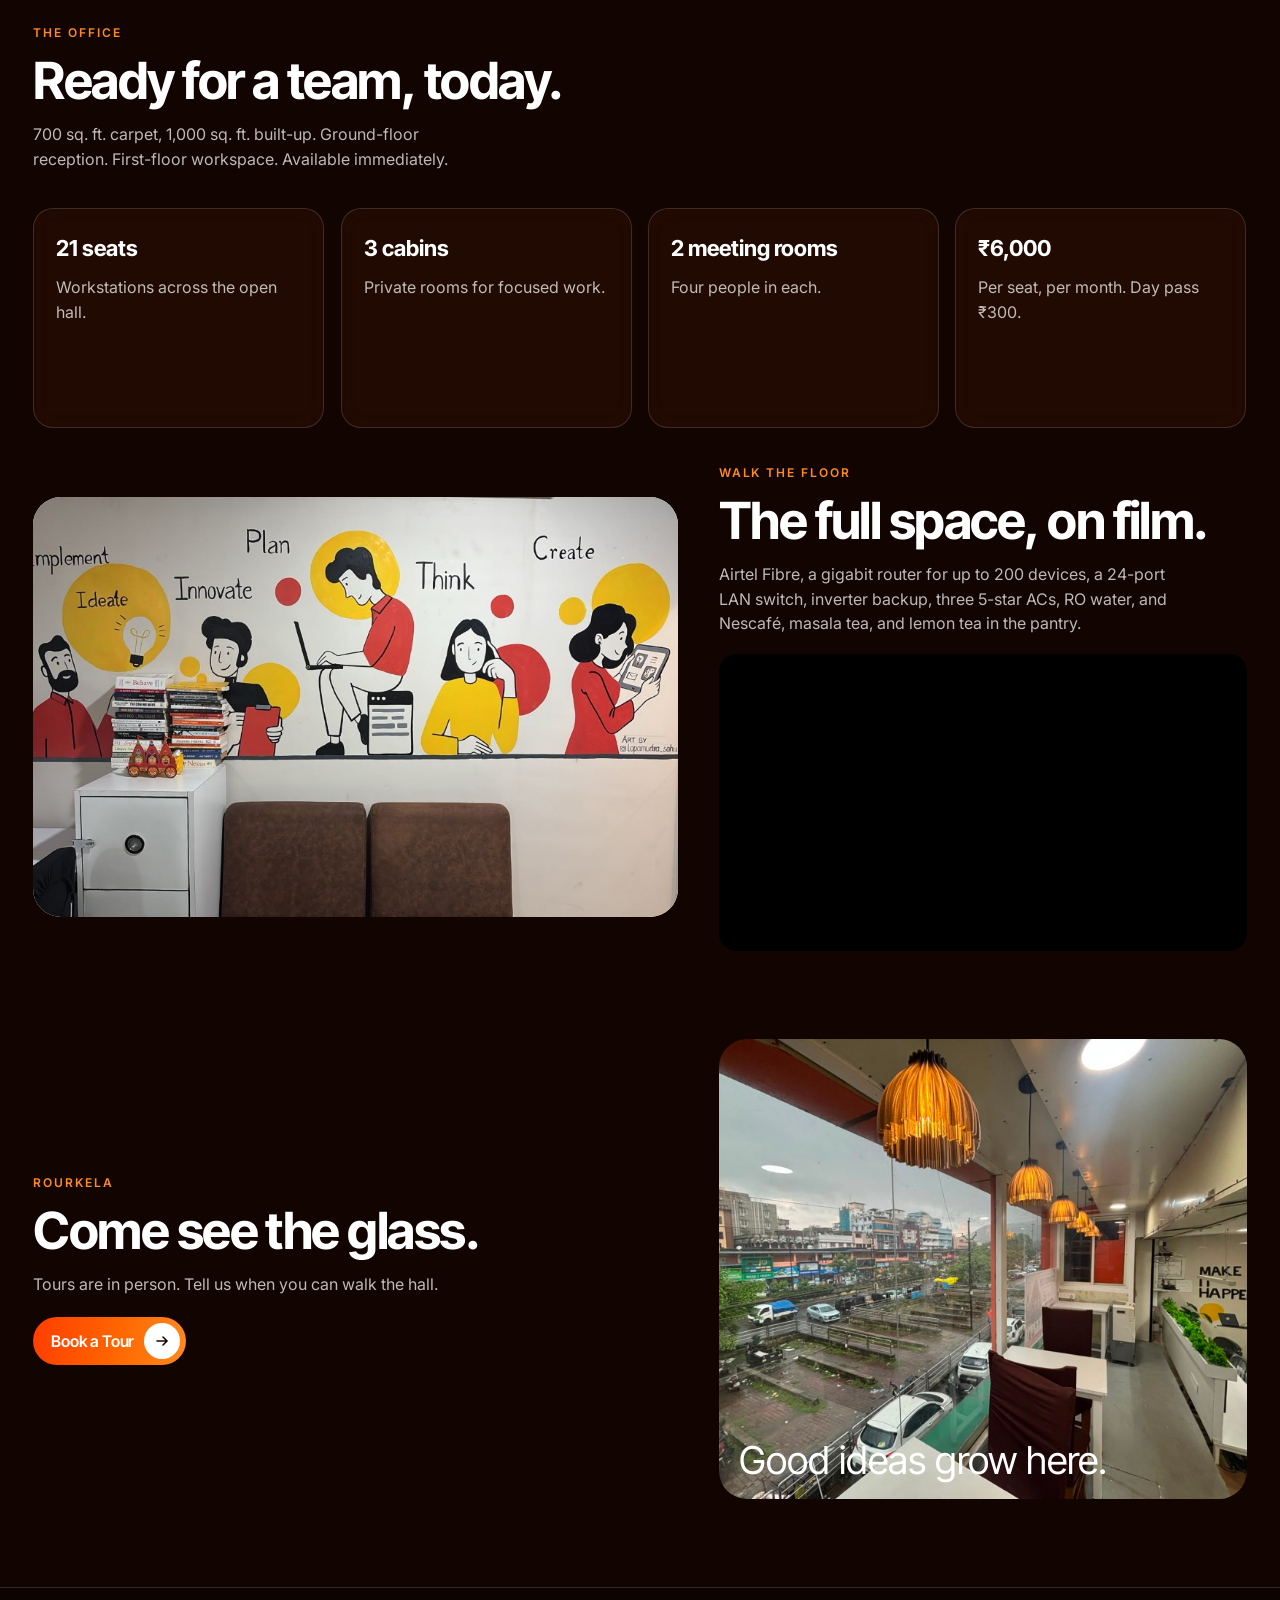
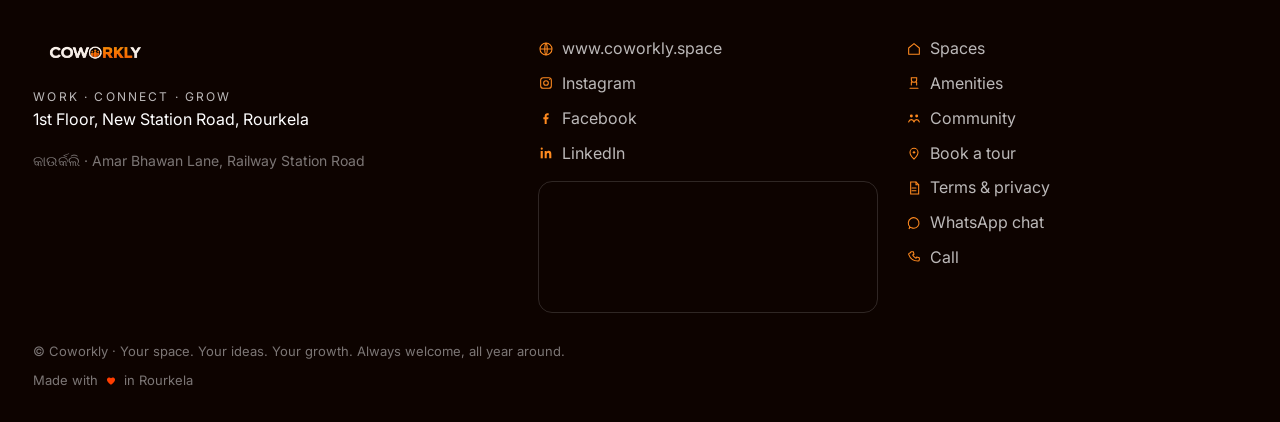
==== commit f82aad9d: "Updated website" ====
--- a/index.html
+++ b/index.html
@@ -107,7 +107,7 @@
         <div class="hero__foot rise d6">
           <div class="watermark">COWORKLY</div>
           <div>
-            <p class="kicker" style="text-align:right">Built for</p>
+            <p class="kicker kicker--end">Built for</p>
             <div class="chips"><span>Freelancers</span><span>Founders</span><span>Students</span><span>Teams</span></div>
           </div>
         </div>
--- a/css/layout.css
+++ b/css/layout.css
@@ -24,7 +24,7 @@
   gap: 10px;
   justify-self: start;
 }
-.brand img { height: 36px; width: auto; }
+.brand img { height: 52px; width: auto; }
 .pill-nav {
   display: flex;
   gap: 4px;
--- a/css/hero.css
+++ b/css/hero.css
@@ -118,6 +118,7 @@
   letter-spacing: -0.04em;
   color: rgba(255,255,255,0.08);
 }
+.kicker--end { text-align: right; }
 .chips { display: flex; gap: 8px; flex-wrap: wrap; justify-content: flex-end; }
 .chips span {
   border: 1px solid var(--hair);
@@ -160,6 +161,7 @@
 @media (max-width: 720px) {
   .hero h1 { font-size: 52px; }
   .hero__foot { flex-direction: column; align-items: flex-start; }
+  .kicker--end { text-align: left; }
   .stat { min-width: 0; flex: 1; }
 }
 @media (prefers-reduced-motion: reduce) {
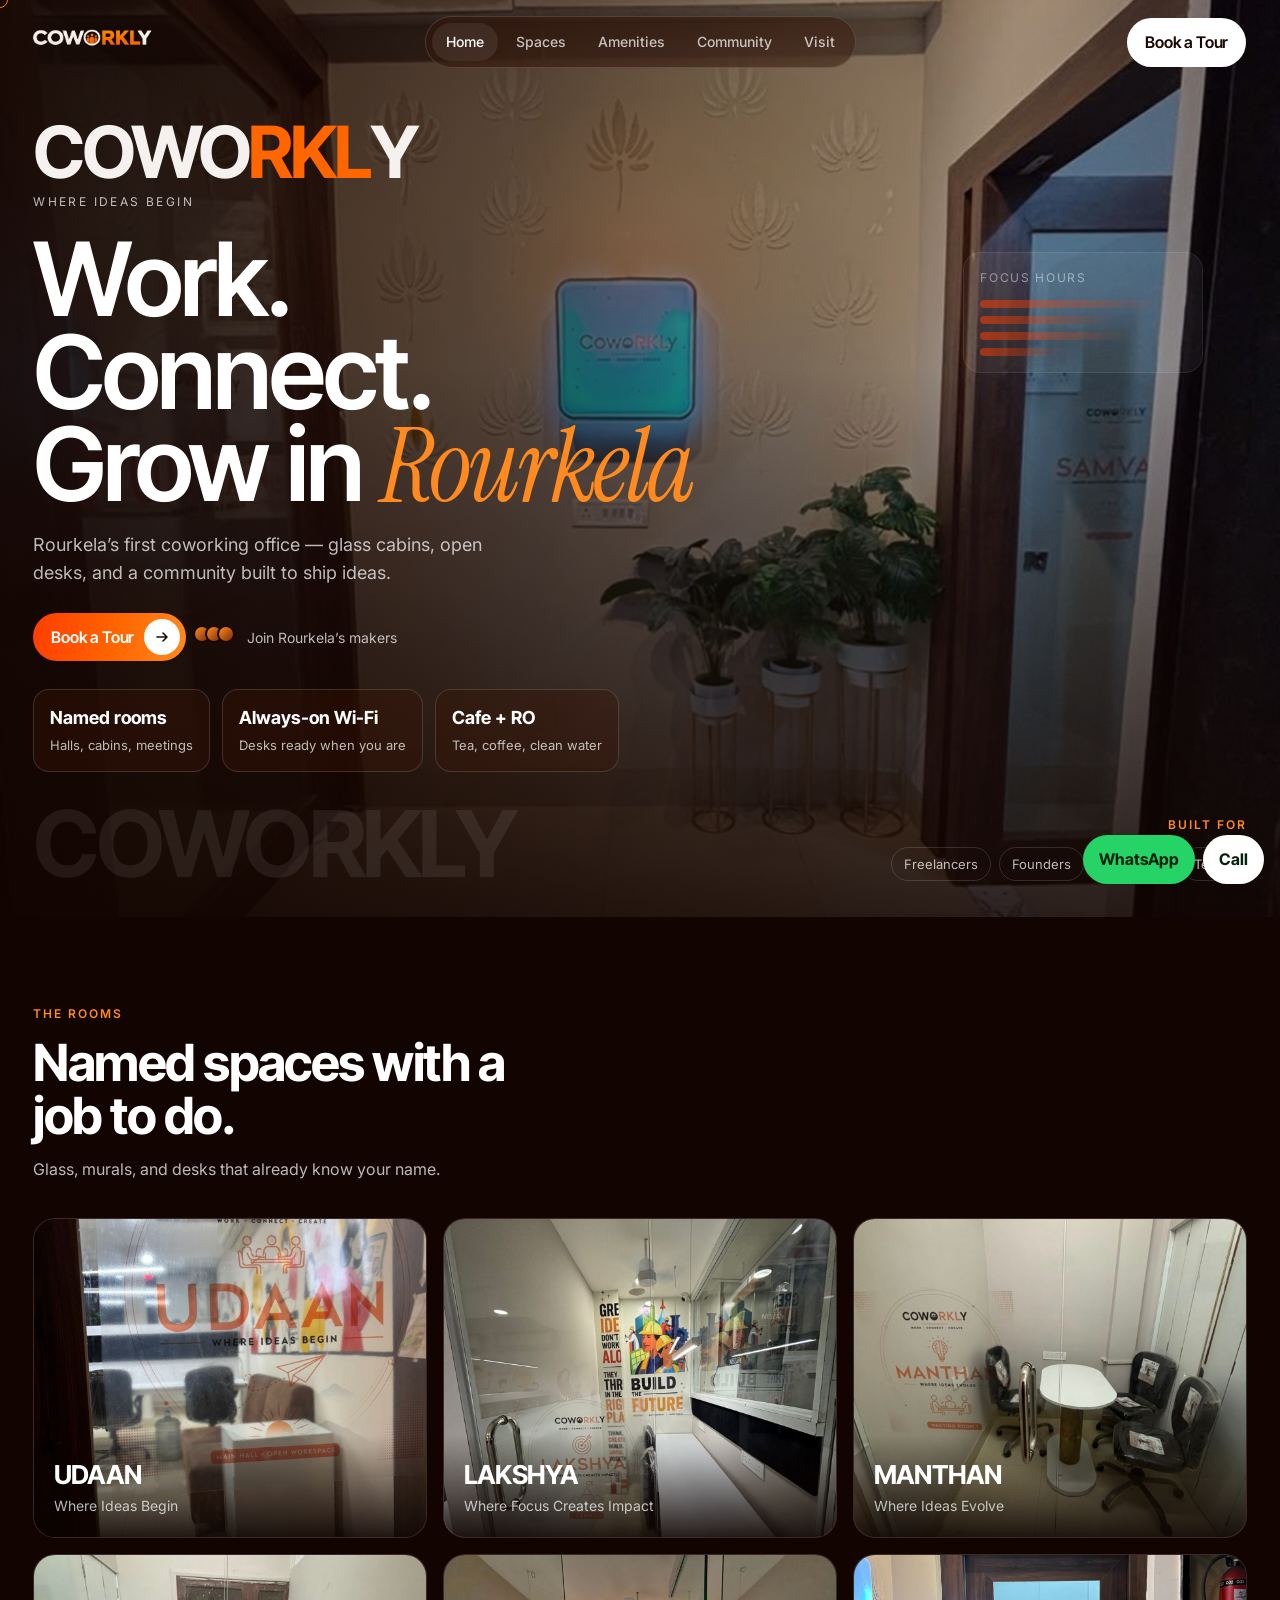
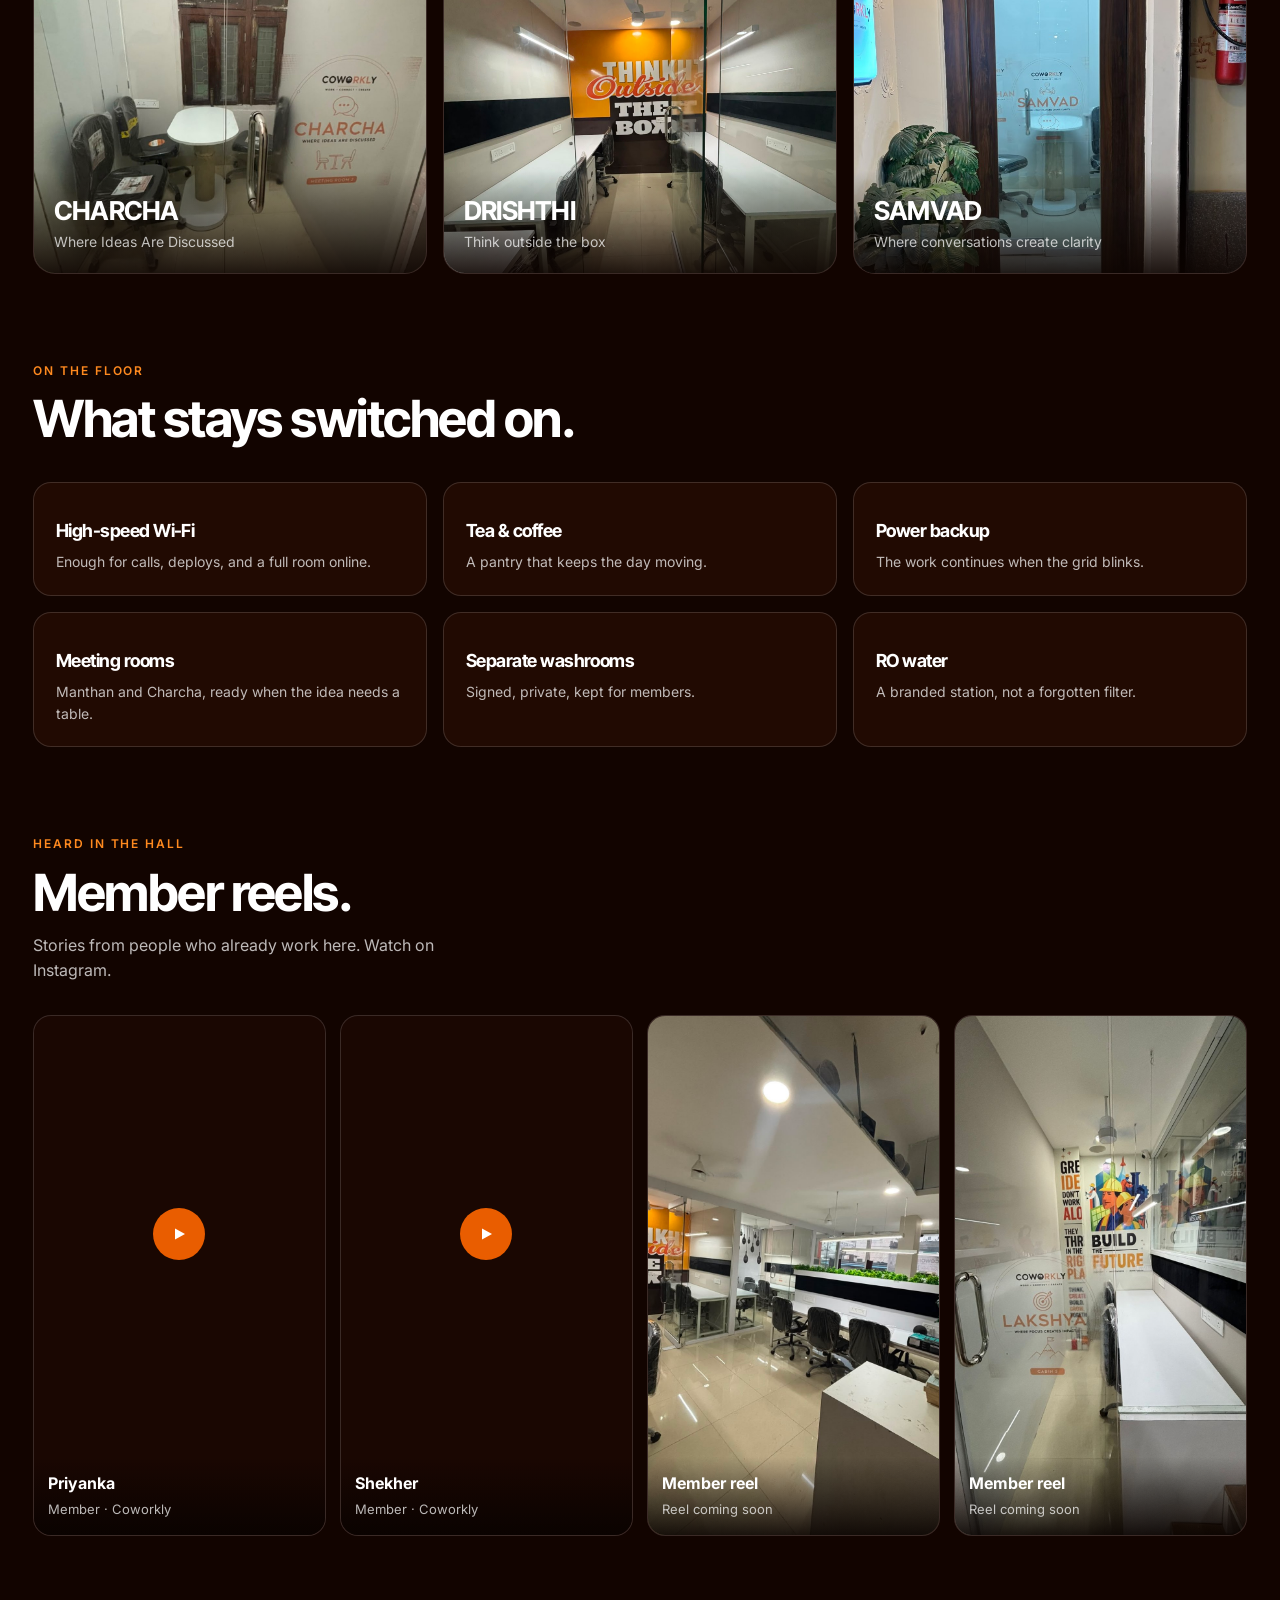
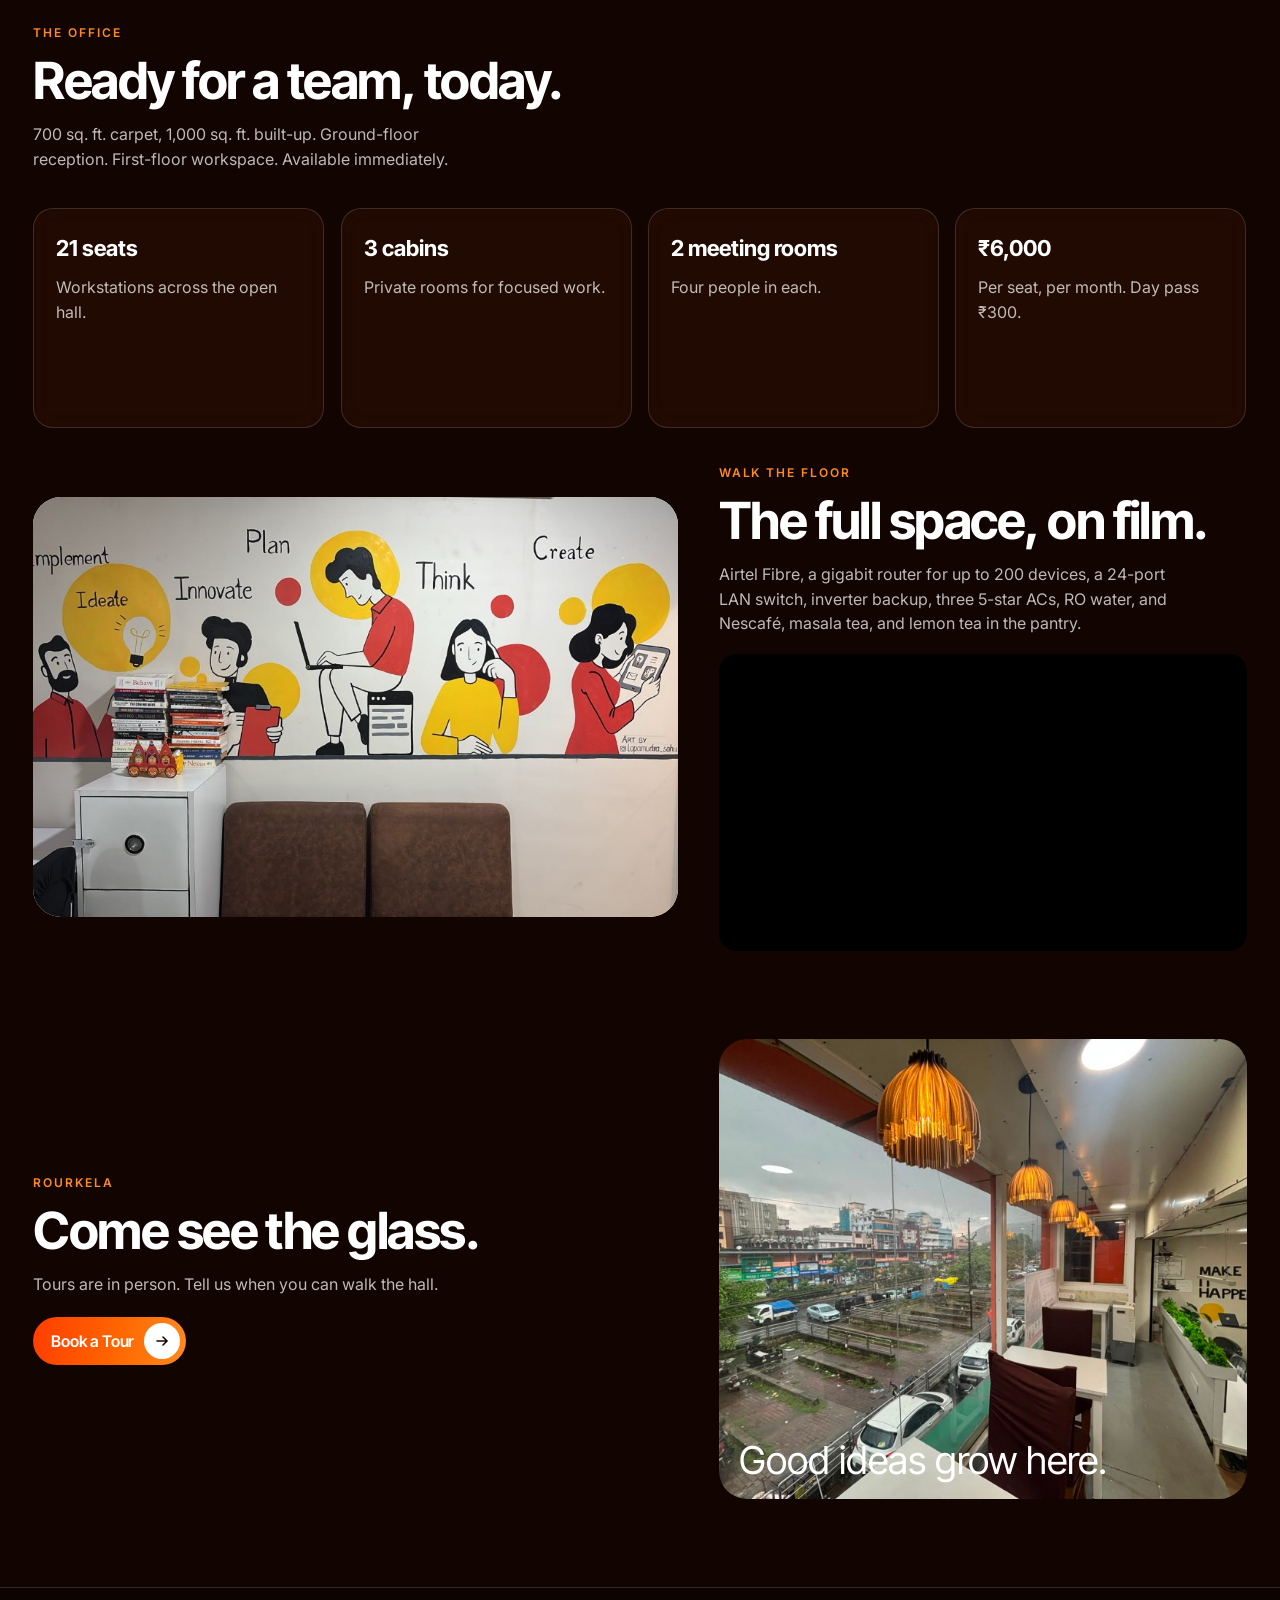
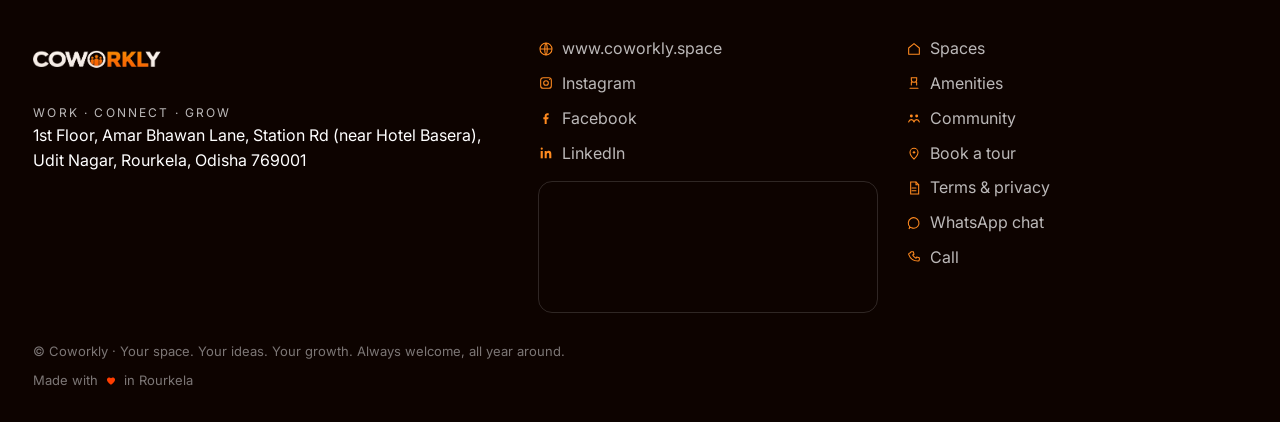
==== commit ddf26d0a: "Updated allignment" ====
--- a/index.html
+++ b/index.html
@@ -9,13 +9,13 @@
   <meta property="og:type" content="website">
   <meta property="og:site_name" content="Coworkly">
   <meta property="og:title" content="Coworkly — Rourkela’s 1st Coworking Space">
-  <meta property="og:description" content="Rourkela’s first coworking office. 21 seats, private cabins, meeting rooms, Airtel Fibre Wi-Fi, and a cafe. 1st Floor, New Station Road.">
+  <meta property="og:description" content="Rourkela’s first coworking office. 21 seats, private cabins, meeting rooms, Airtel Fibre Wi-Fi, and a cafe. 1st Floor, Amar Bhawan Lane, Station Rd (near Hotel Basera), Udit Nagar, Rourkela, Odisha 769001.">
   <meta property="og:url" content="https://www.coworkly.space/">
   <meta property="og:image" content="https://www.coworkly.space/assets/brand/og-cover.jpg">
   <meta property="og:locale" content="en_IN">
   <meta name="twitter:card" content="summary_large_image">
   <meta name="twitter:title" content="Coworkly — Rourkela’s 1st Coworking Space">
-  <meta name="twitter:description" content="Rourkela’s first coworking office. 21 seats, private cabins, meeting rooms, Airtel Fibre Wi-Fi, and a cafe. 1st Floor, New Station Road.">
+  <meta name="twitter:description" content="Rourkela’s first coworking office. 21 seats, private cabins, meeting rooms, Airtel Fibre Wi-Fi, and a cafe. 1st Floor, Amar Bhawan Lane, Station Rd (near Hotel Basera), Udit Nagar, Rourkela, Odisha 769001.">
   <meta name="twitter:image" content="https://www.coworkly.space/assets/brand/og-cover.jpg">
   <link rel="canonical" href="https://www.coworkly.space/">
   <link rel="preload" as="image" href="assets/hero/hero-entrance.jpg" fetchpriority="high">
@@ -30,9 +30,10 @@
     "slogan": "Work. Connect. Grow.",
     "address": {
       "@type": "PostalAddress",
-      "streetAddress": "1st Floor, New Station Road, Amar Bhawan Lane",
+      "streetAddress": "1st Floor, Amar Bhawan Lane, Station Rd (near Hotel Basera), Udit Nagar",
       "addressLocality": "Rourkela",
       "addressRegion": "Odisha",
+      "postalCode": "769001",
       "addressCountry": "IN"
     },
     "geo": { "@type": "GeoCoordinates", "latitude": 22.227, "longitude": 84.864 },
--- a/css/layout.css
+++ b/css/layout.css
@@ -24,7 +24,7 @@
   gap: 10px;
   justify-self: start;
 }
-.brand img { height: 52px; width: auto; }
+.brand img { height: 52px; width: auto; transform: translateX(-13.9%); }
 .pill-nav {
   display: flex;
   gap: 4px;
@@ -145,7 +145,7 @@
   grid-template-columns: 1.4fr 1fr 1fr;
   gap: 28px;
 }
-.site-footer .logo-mark { height: 40px; width: auto; }
+.site-footer .logo-mark { height: 56px; width: auto; display: block; transform: translateX(-13.9%); }
 .foot-links { display: grid; gap: 10px; align-content: start; }
 .foot-links a { display: flex; align-items: center; gap: 8px; }
 .foot-links svg { width: 16px; height: 16px; flex: none; color: var(--flame-lit); }
@@ -190,7 +190,6 @@
 .motto { letter-spacing: 0.18em; font-size: 12px; color: var(--ink-soft); margin-top: 12px; }
 .site-footer a { color: var(--ink-soft); }
 .site-footer a:hover { color: #fff; }
-.odia { margin-top: 18px; color: var(--ink-faint); font-size: 14px; }
 .legal { margin-top: 28px; color: var(--ink-faint); font-size: 13px; }
 
 html { --mx: 50vw; --my: 30vh; }
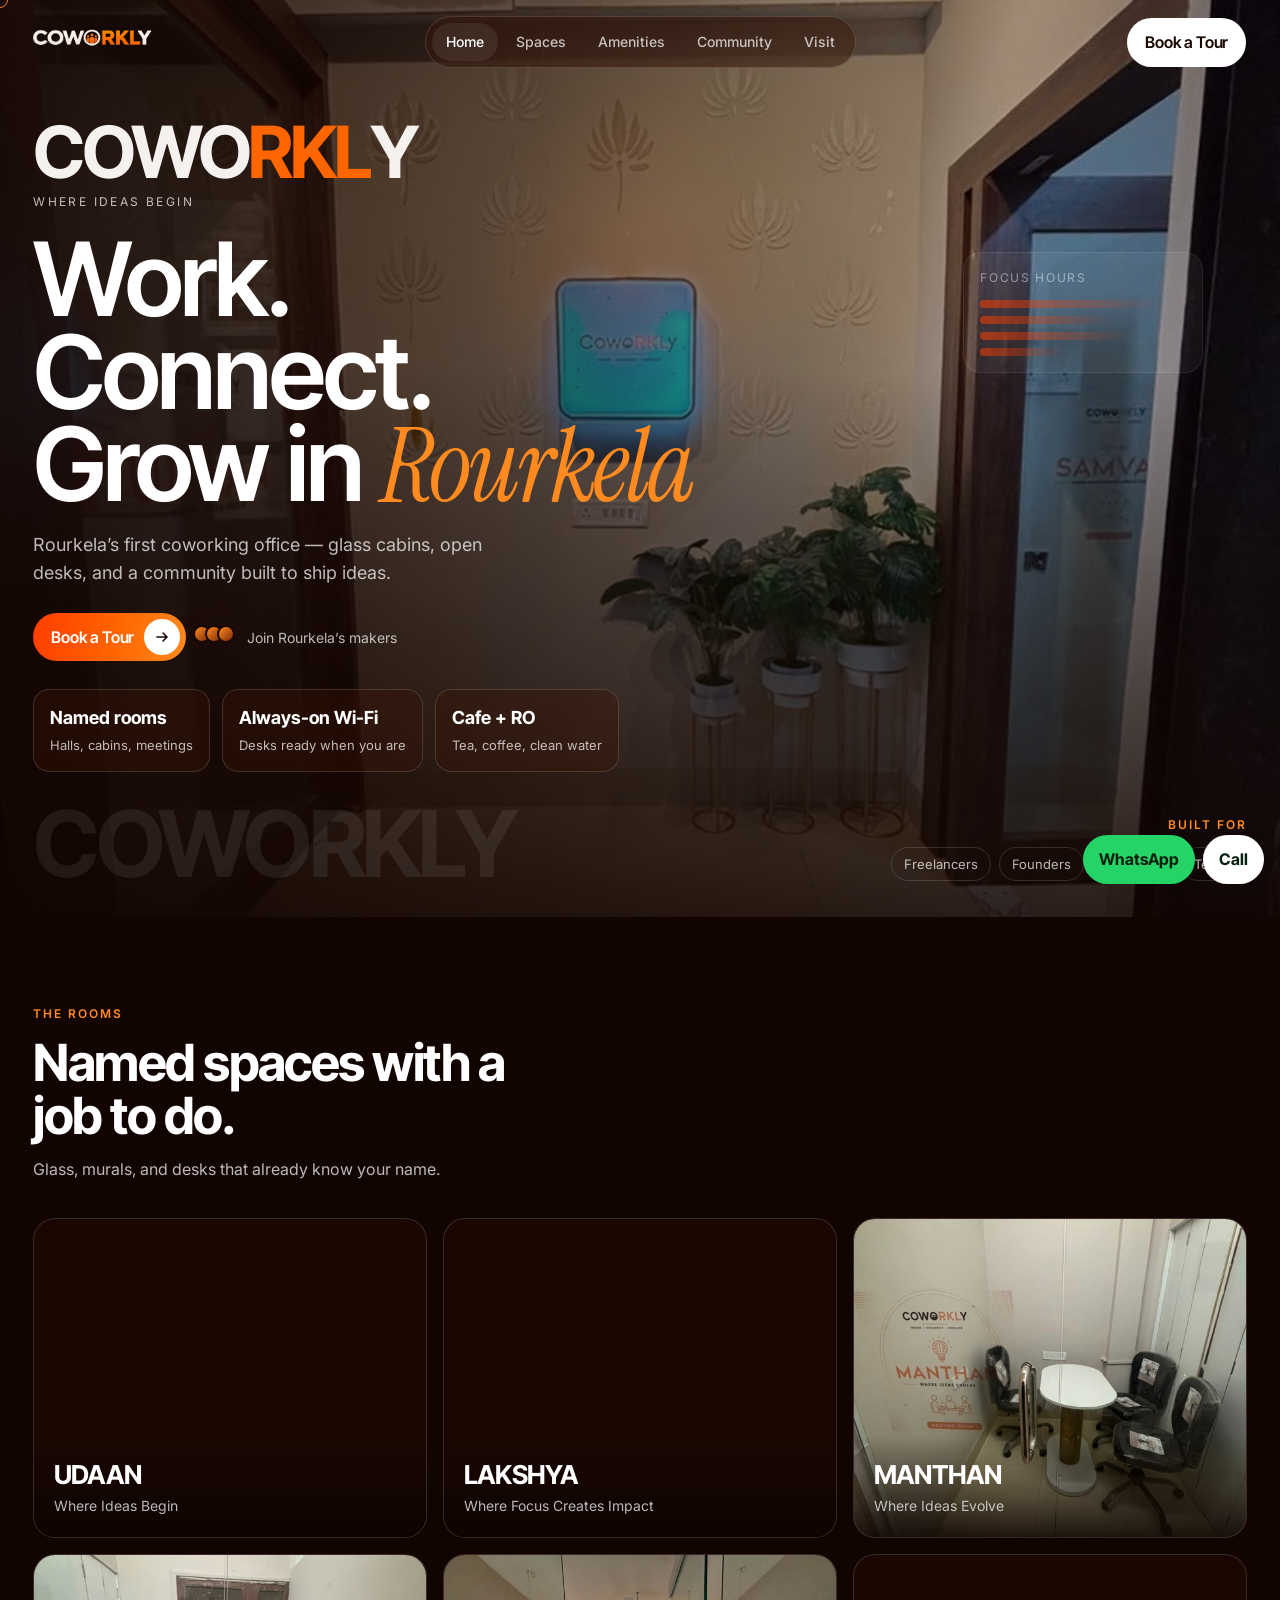
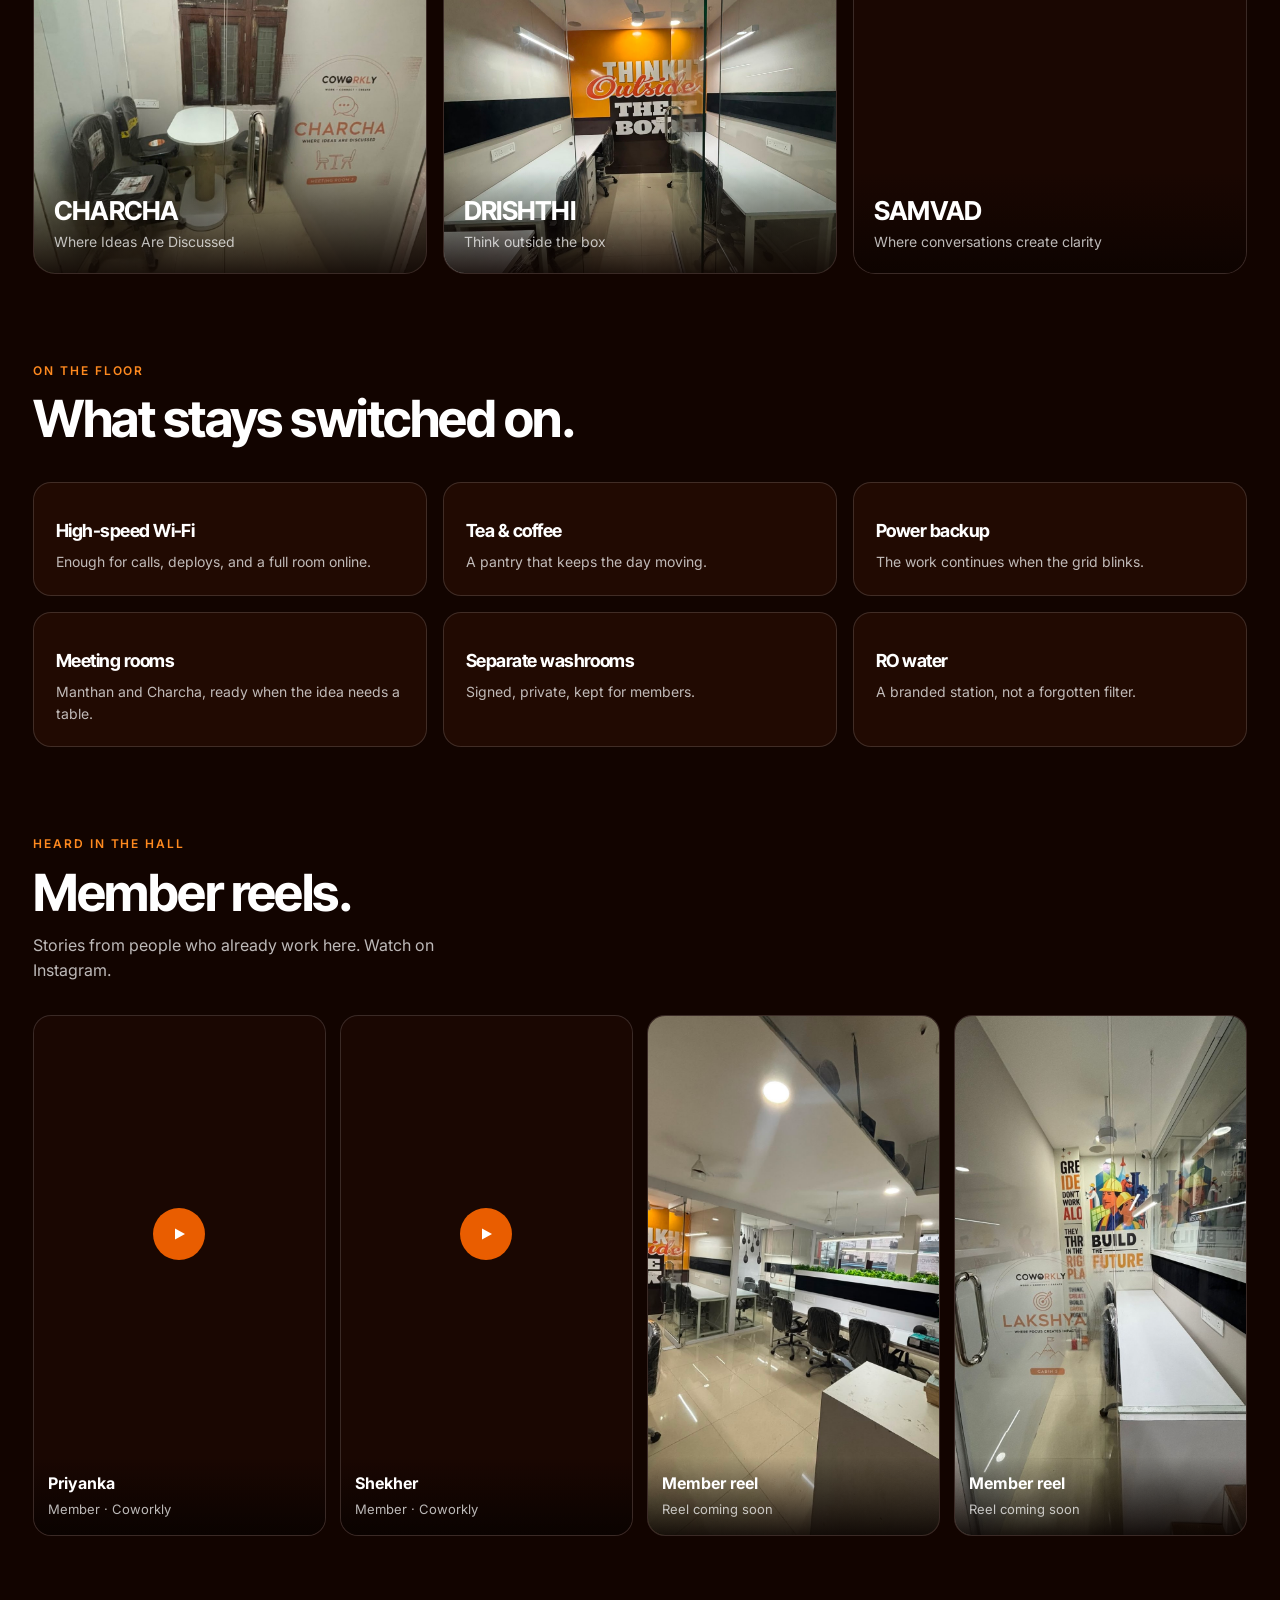
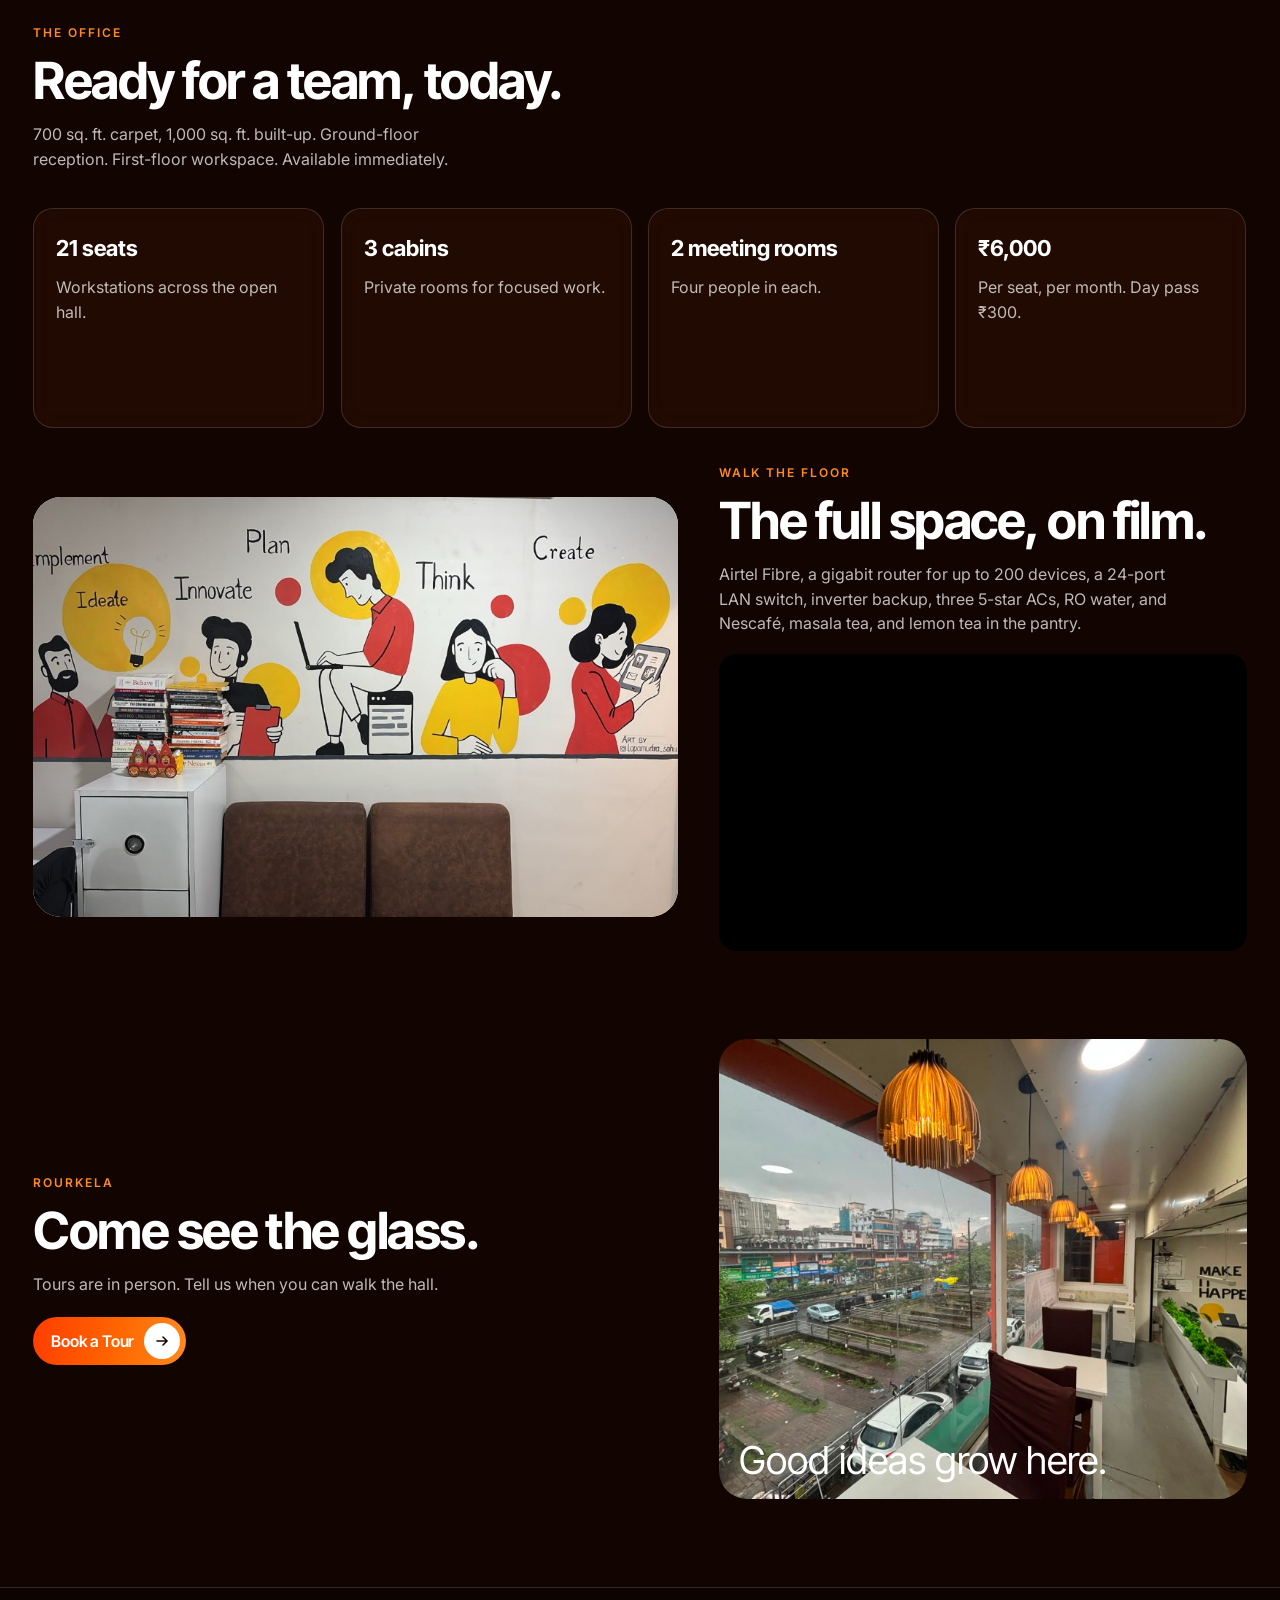
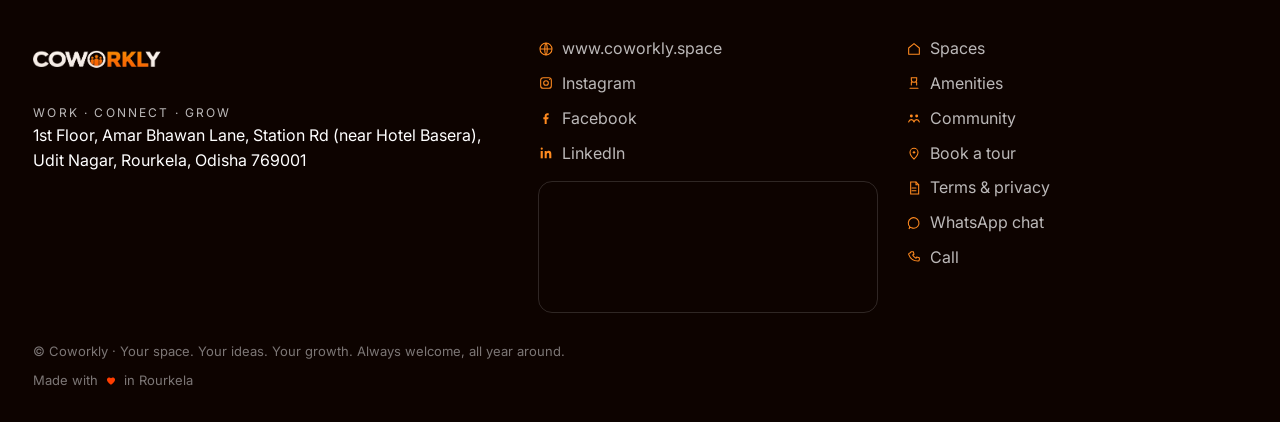
==== commit 305bdfb0: "Updated allignment" ====
--- a/index.html
+++ b/index.html
@@ -5,7 +5,7 @@
   <meta name="viewport" content="width=device-width, initial-scale=1">
   <title>Coworkly — Where Ideas Begin</title>
   <meta name="description" content="Rourkela’s first coworking office. Glass cabins, open desks, and a community built to ship ideas.">
-  <link rel="icon" type="image/png" href="assets/brand/favicon.png">
+  <link rel="icon" type="image/png" href="/assets/brand/favicon.png">
   <meta property="og:type" content="website">
   <meta property="og:site_name" content="Coworkly">
   <meta property="og:title" content="Coworkly — Rourkela’s 1st Coworking Space">
@@ -18,7 +18,7 @@
   <meta name="twitter:description" content="Rourkela’s first coworking office. 21 seats, private cabins, meeting rooms, Airtel Fibre Wi-Fi, and a cafe. 1st Floor, Amar Bhawan Lane, Station Rd (near Hotel Basera), Udit Nagar, Rourkela, Odisha 769001.">
   <meta name="twitter:image" content="https://www.coworkly.space/assets/brand/og-cover.jpg">
   <link rel="canonical" href="https://www.coworkly.space/">
-  <link rel="preload" as="image" href="assets/hero/hero-entrance.jpg" fetchpriority="high">
+  <link rel="preload" as="image" href="/assets/hero/hero-entrance.jpg" fetchpriority="high">
   <script type="application/ld+json">
   {
     "@context": "https://schema.org",
@@ -61,22 +61,22 @@
   <link rel="preconnect" href="https://fonts.googleapis.com">
   <link rel="preconnect" href="https://fonts.gstatic.com" crossorigin>
   <link href="https://fonts.googleapis.com/css2?family=Instrument+Serif:ital@1&family=Inter+Tight:wght@400;500;600;700&family=Inter:wght@400;500;600&display=swap" rel="stylesheet">
-  <link rel="stylesheet" href="css/tokens.css">
-  <link rel="stylesheet" href="css/base.css">
-  <link rel="stylesheet" href="css/layout.css">
-  <link rel="stylesheet" href="css/components.css">
-  <link rel="stylesheet" href="css/hero.css">
-  <link rel="stylesheet" href="css/testimonials.css">
+  <link rel="stylesheet" href="/css/tokens.css">
+  <link rel="stylesheet" href="/css/base.css">
+  <link rel="stylesheet" href="/css/layout.css">
+  <link rel="stylesheet" href="/css/components.css">
+  <link rel="stylesheet" href="/css/hero.css">
+  <link rel="stylesheet" href="/css/testimonials.css">
 </head>
 <body data-page="home">
 <noscript><iframe src="https://www.googletagmanager.com/ns.html?id=GTM-NFXW36PJ" height="0" width="0" style="display:none;visibility:hidden" title="Google Tag Manager"></iframe></noscript>
 
   <a class="skip-link" href="#main">Skip to content</a>
-  <div data-include="partials/nav.html"></div>
+  <div data-include="/partials/nav.html"></div>
   <main id="main">
     <section class="hero" aria-label="Coworkly">
       <div class="hero__media">
-        <img fetchpriority="high" decoding="async" src="assets/hero/hero-entrance.jpg" alt="Glowing Coworkly entrance in Rourkela">
+        <img fetchpriority="high" decoding="async" src="/assets/hero/hero-entrance.jpg" alt="Glowing Coworkly entrance in Rourkela">
       </div>
       <div class="hero__scrim"></div>
       <aside class="ghost" aria-hidden="true">
@@ -93,7 +93,7 @@
         <h1 class="rise d2">Work.<br>Connect.<br>Grow in <em>Rourkela</em></h1>
         <p class="hero__sub rise d3">Rourkela’s first coworking office — glass cabins, open desks, and a community built to ship ideas.</p>
         <div class="hero__cta rise d4">
-          <a class="btn btn--flame" href="visit.html">Book a Tour
+          <a class="btn btn--flame" href="/visit">Book a Tour
             <span class="btn__arrow" aria-hidden="true">
               <svg width="16" height="16" viewBox="0 0 16 16" fill="none"><path d="M3 8h10M9 4l4 4-4 4" stroke="currentColor" stroke-width="1.6" stroke-linecap="round" stroke-linejoin="round"/></svg>
             </span>
@@ -121,12 +121,12 @@
         <h2>Named spaces with a job to do.</h2>
         <p class="lede">Glass, murals, and desks that already know your name.</p>
         <div class="space-grid">
-          <a class="card" href="spaces.html"><img loading="lazy" decoding="async" src="assets/spaces/udaan.jpg" alt="Udaan open workspace"><div class="meta"><h3>UDAAN</h3><p>Where Ideas Begin</p></div></a>
-          <a class="card" href="spaces.html"><img loading="lazy" decoding="async" src="assets/spaces/lakshya.jpg" alt="Lakshya cabin" style="object-position:center 30%"><div class="meta"><h3>LAKSHYA</h3><p>Where Focus Creates Impact</p></div></a>
-          <a class="card" href="spaces.html"><img loading="lazy" decoding="async" src="assets/spaces/manthan.jpg" alt="Manthan meeting room"><div class="meta"><h3>MANTHAN</h3><p>Where Ideas Evolve</p></div></a>
-          <a class="card" href="spaces.html"><img loading="lazy" decoding="async" src="assets/spaces/charcha.jpg" alt="Charcha meeting room"><div class="meta"><h3>CHARCHA</h3><p>Where Ideas Are Discussed</p></div></a>
-          <a class="card" href="spaces.html"><img loading="lazy" decoding="async" src="assets/spaces/drishthi.jpg" alt="Drishthi cabin"><div class="meta"><h3>DRISHTHI</h3><p>Think outside the box</p></div></a>
-          <a class="card" href="spaces.html"><img loading="lazy" decoding="async" src="assets/spaces/samvad.jpg" alt="Samvad meeting room door"><div class="meta"><h3>SAMVAD</h3><p>Where conversations create clarity</p></div></a>
+          <a class="card" href="/spaces"><img loading="lazy" decoding="async" src="/assets/spaces/udaan.jpg" alt="Udaan open workspace"><div class="meta"><h3>UDAAN</h3><p>Where Ideas Begin</p></div></a>
+          <a class="card" href="/spaces"><img loading="lazy" decoding="async" src="/assets/spaces/lakshya.jpg" alt="Lakshya cabin" style="object-position:center 30%"><div class="meta"><h3>LAKSHYA</h3><p>Where Focus Creates Impact</p></div></a>
+          <a class="card" href="/spaces"><img loading="lazy" decoding="async" src="/assets/spaces/manthan.jpg" alt="Manthan meeting room"><div class="meta"><h3>MANTHAN</h3><p>Where Ideas Evolve</p></div></a>
+          <a class="card" href="/spaces"><img loading="lazy" decoding="async" src="/assets/spaces/charcha.jpg" alt="Charcha meeting room"><div class="meta"><h3>CHARCHA</h3><p>Where Ideas Are Discussed</p></div></a>
+          <a class="card" href="/spaces"><img loading="lazy" decoding="async" src="/assets/spaces/drishthi.jpg" alt="Drishthi cabin"><div class="meta"><h3>DRISHTHI</h3><p>Think outside the box</p></div></a>
+          <a class="card" href="/spaces"><img loading="lazy" decoding="async" src="/assets/spaces/samvad.jpg" alt="Samvad meeting room door"><div class="meta"><h3>SAMVAD</h3><p>Where conversations create clarity</p></div></a>
         </div>
       </div>
     </section>
@@ -169,7 +169,7 @@
         </div>
         <div class="split" style="margin-top:36px">
           <div class="story-panel" style="min-height:420px;background:#f6efe4">
-            <img loading="lazy" decoding="async" src="assets/illustrations/cafe.jpg" alt="Mural at Coworkly: Ideate, Innovate, Plan, Think, Create">
+            <img loading="lazy" decoding="async" src="/assets/illustrations/cafe.jpg" alt="Mural at Coworkly: Ideate, Innovate, Plan, Think, Create">
           </div>
           <div>
             <p class="kicker">Walk the floor</p>
@@ -189,22 +189,22 @@
           <p class="kicker">Rourkela</p>
           <h2>Come see the glass.</h2>
           <p class="lede">Tours are in person. Tell us when you can walk the hall.</p>
-          <p style="margin-top:20px"><a class="btn btn--flame" href="visit.html">Book a Tour <span class="btn__arrow"><svg width="16" height="16" viewBox="0 0 16 16" fill="none"><path d="M3 8h10M9 4l4 4-4 4" stroke="currentColor" stroke-width="1.6" stroke-linecap="round"/></svg></span></a></p>
+          <p style="margin-top:20px"><a class="btn btn--flame" href="/visit">Book a Tour <span class="btn__arrow"><svg width="16" height="16" viewBox="0 0 16 16" fill="none"><path d="M3 8h10M9 4l4 4-4 4" stroke="currentColor" stroke-width="1.6" stroke-linecap="round"/></svg></span></a></p>
         </div>
         <div class="story-panel">
-          <img loading="lazy" decoding="async" src="assets/hero/hero-window.jpg" alt="Open seating with glass front">
+          <img loading="lazy" decoding="async" src="/assets/hero/hero-window.jpg" alt="Open seating with glass front">
           <p class="cap">Good ideas grow here.</p>
         </div>
       </div>
     </section>
   </main>
-  <div data-include="partials/footer.html"></div>
+  <div data-include="/partials/footer.html"></div>
   <div class="modal" data-modal aria-hidden="true" role="dialog" aria-modal="true" aria-label="Member reel">
     <div class="modal__frame">
       <header><strong data-modal-title>Reel</strong><button type="button" data-close>Close</button></header>
       <video controls playsinline></video>
     </div>
   </div>
-  <script type="module" src="js/main.min.js"></script>
+  <script type="module" src="/js/main.min.js"></script>
 </body>
 </html>
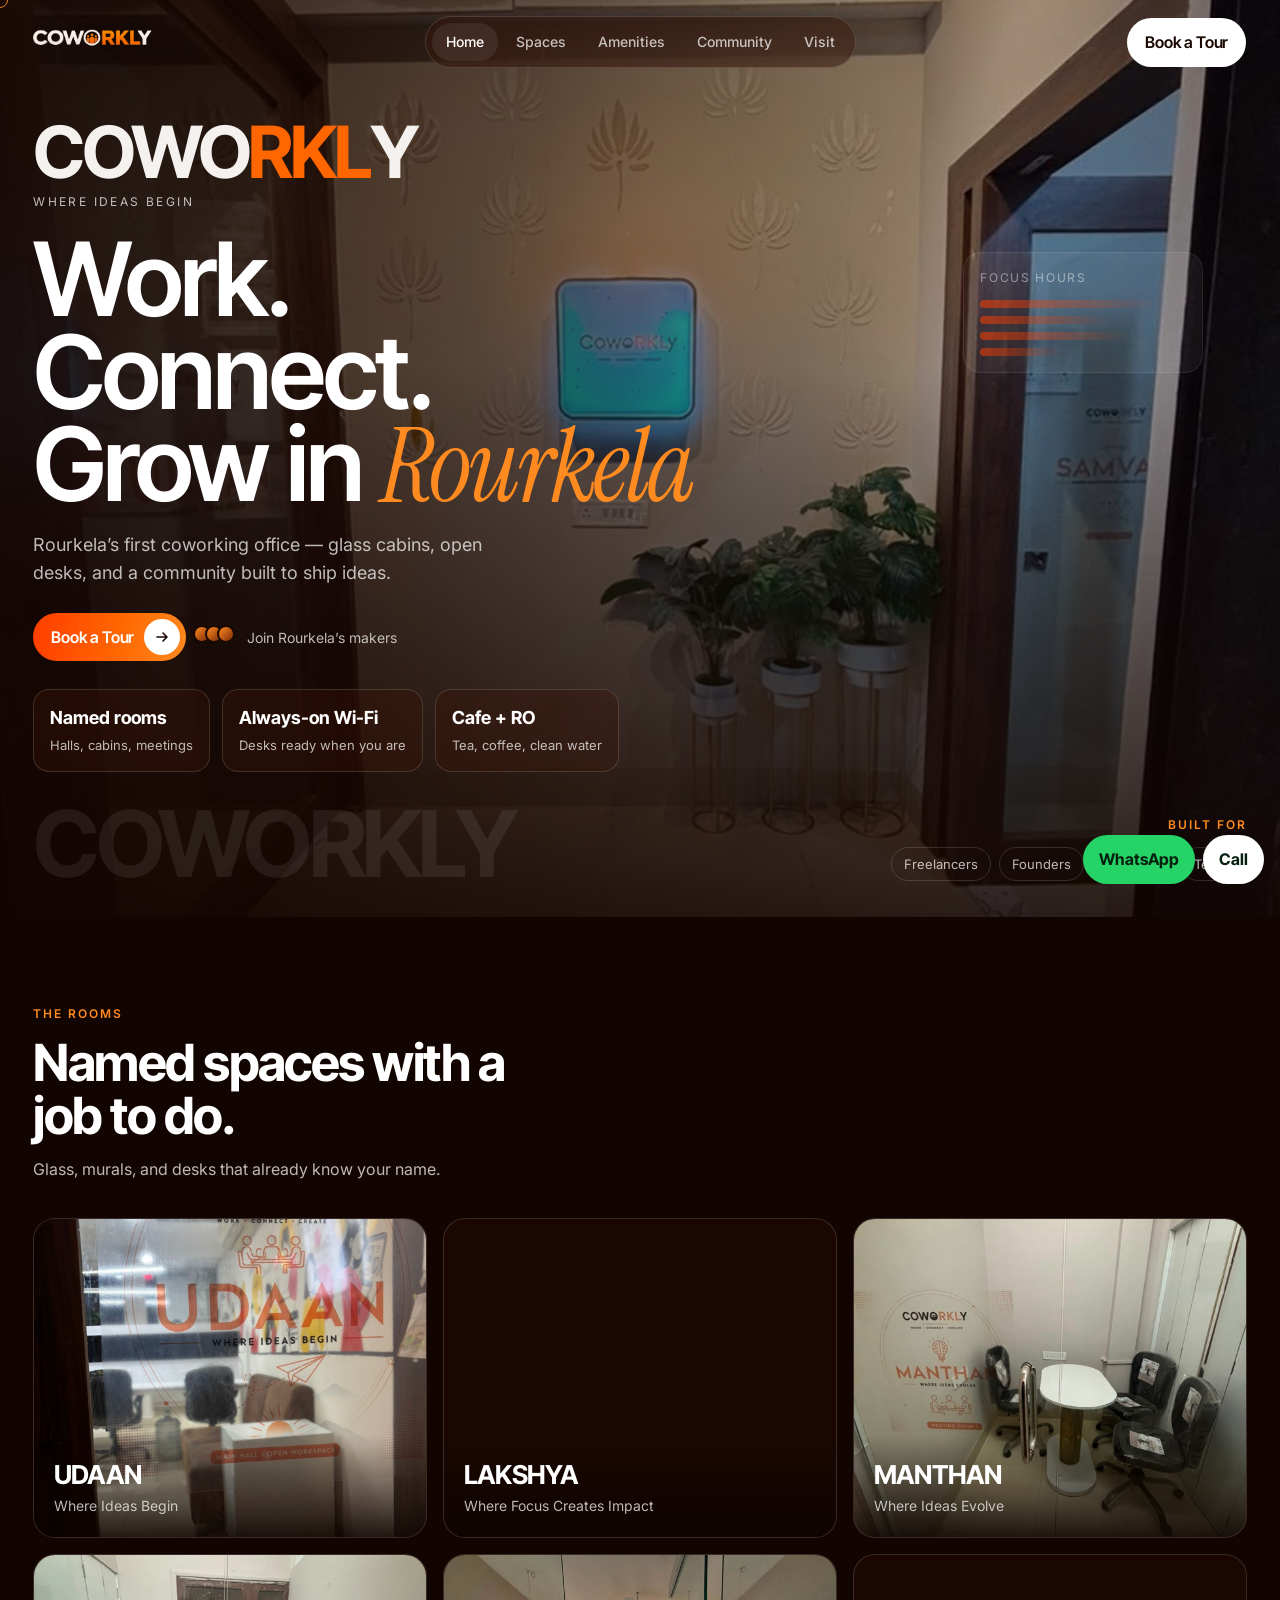
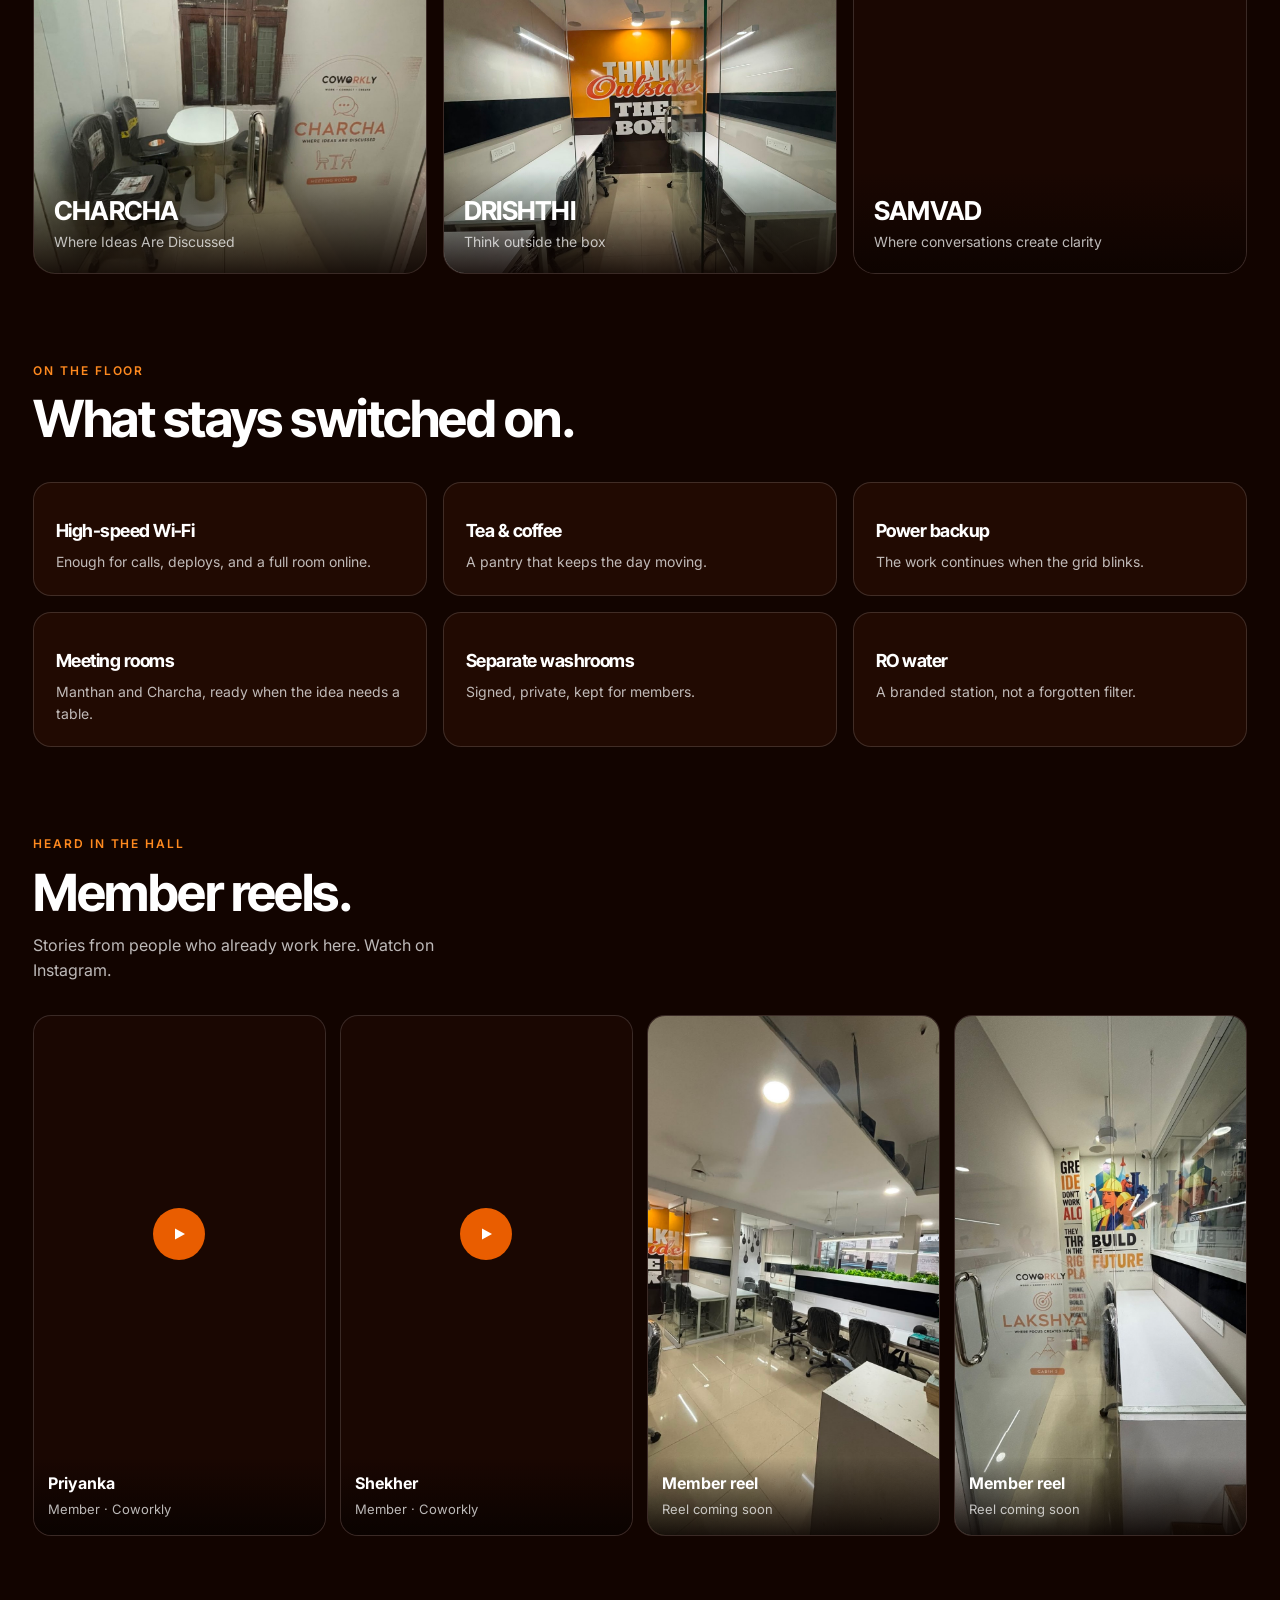
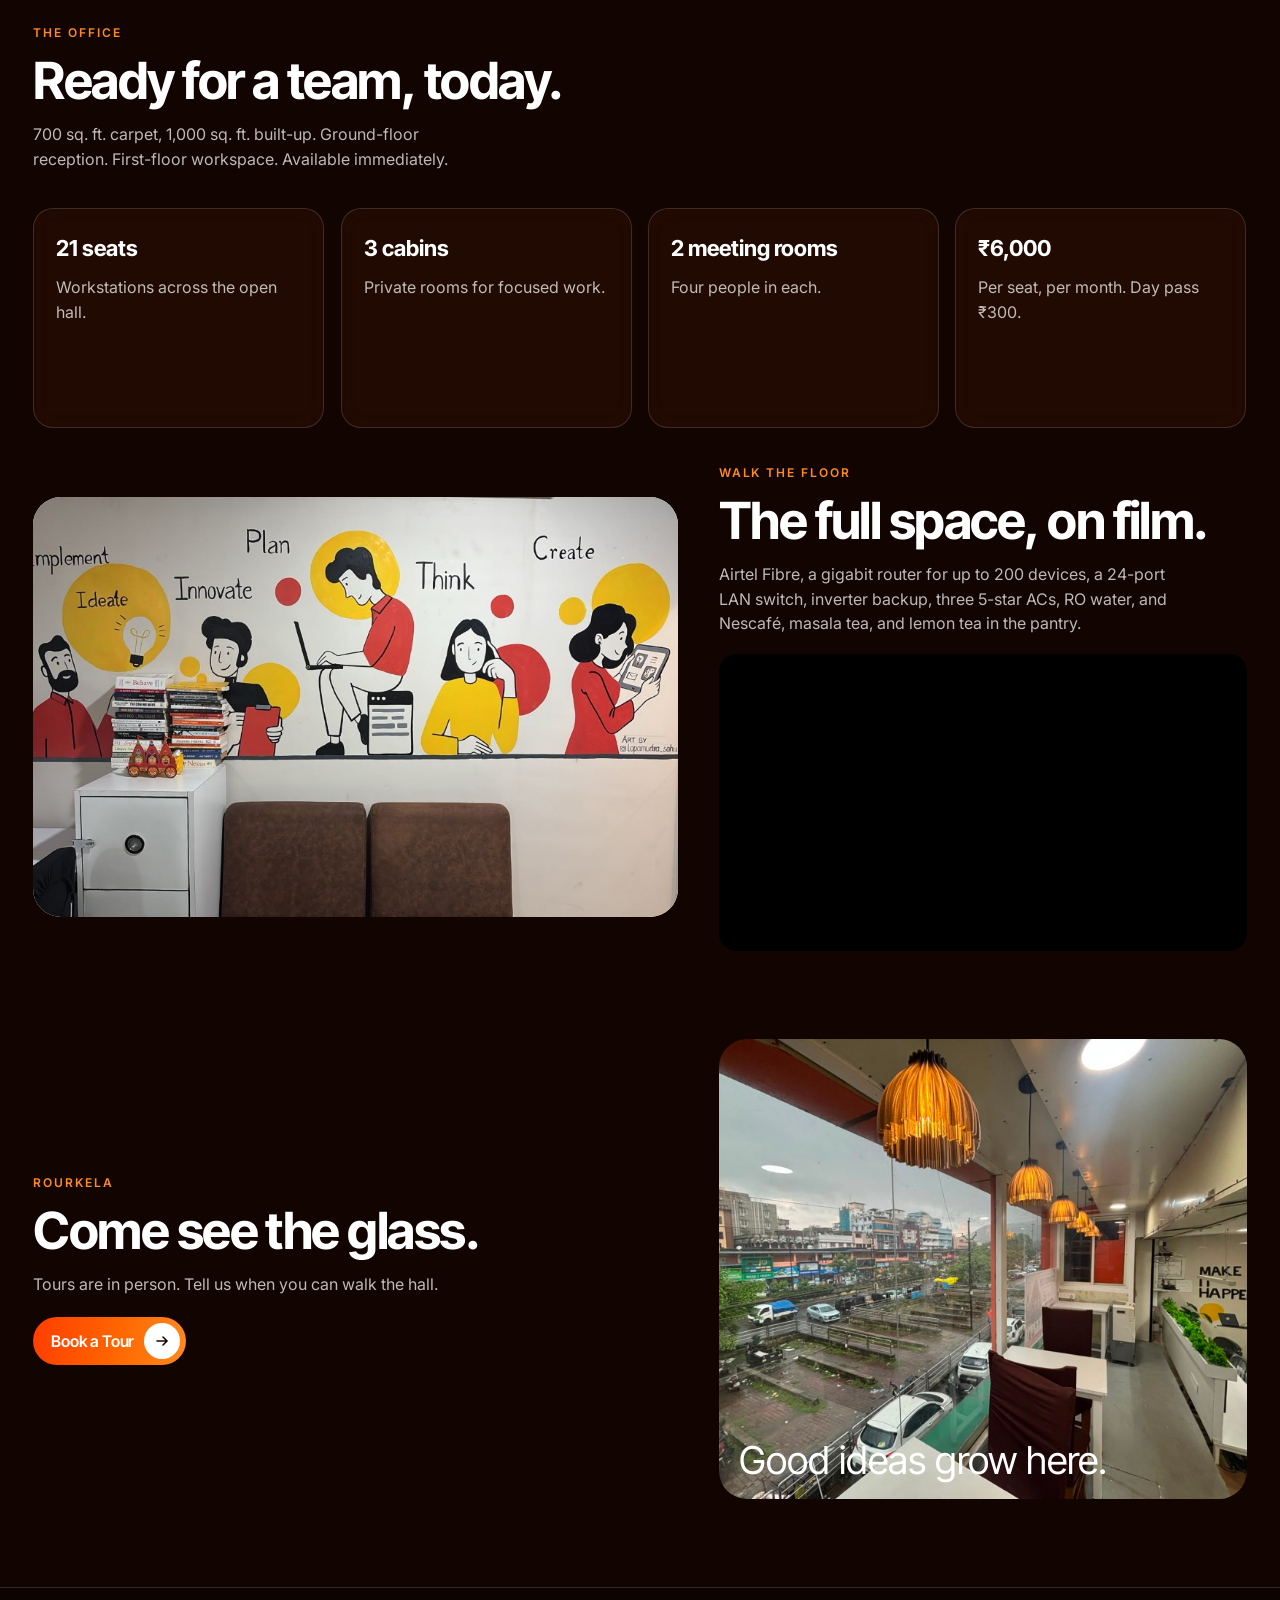
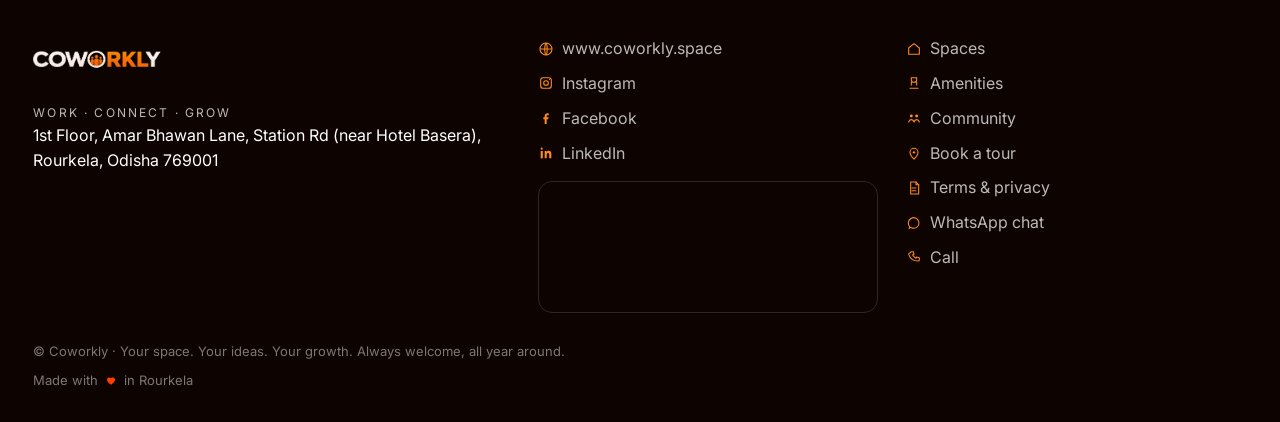
==== commit 4a250e37: "Updated allignment" ====
--- a/index.html
+++ b/index.html
@@ -9,13 +9,13 @@
   <meta property="og:type" content="website">
   <meta property="og:site_name" content="Coworkly">
   <meta property="og:title" content="Coworkly — Rourkela’s 1st Coworking Space">
-  <meta property="og:description" content="Rourkela’s first coworking office. 21 seats, private cabins, meeting rooms, Airtel Fibre Wi-Fi, and a cafe. 1st Floor, Amar Bhawan Lane, Station Rd (near Hotel Basera), Udit Nagar, Rourkela, Odisha 769001.">
+  <meta property="og:description" content="Rourkela’s first coworking office. 21 seats, private cabins, meeting rooms, Airtel Fibre Wi-Fi, and a cafe. 1st Floor, Amar Bhawan Lane, Station Rd (near Hotel Basera), Rourkela, Odisha 769001.">
   <meta property="og:url" content="https://www.coworkly.space/">
   <meta property="og:image" content="https://www.coworkly.space/assets/brand/og-cover.jpg">
   <meta property="og:locale" content="en_IN">
   <meta name="twitter:card" content="summary_large_image">
   <meta name="twitter:title" content="Coworkly — Rourkela’s 1st Coworking Space">
-  <meta name="twitter:description" content="Rourkela’s first coworking office. 21 seats, private cabins, meeting rooms, Airtel Fibre Wi-Fi, and a cafe. 1st Floor, Amar Bhawan Lane, Station Rd (near Hotel Basera), Udit Nagar, Rourkela, Odisha 769001.">
+  <meta name="twitter:description" content="Rourkela’s first coworking office. 21 seats, private cabins, meeting rooms, Airtel Fibre Wi-Fi, and a cafe. 1st Floor, Amar Bhawan Lane, Station Rd (near Hotel Basera), Rourkela, Odisha 769001.">
   <meta name="twitter:image" content="https://www.coworkly.space/assets/brand/og-cover.jpg">
   <link rel="canonical" href="https://www.coworkly.space/">
   <link rel="preload" as="image" href="/assets/hero/hero-entrance.jpg" fetchpriority="high">
@@ -30,7 +30,7 @@
     "slogan": "Work. Connect. Grow.",
     "address": {
       "@type": "PostalAddress",
-      "streetAddress": "1st Floor, Amar Bhawan Lane, Station Rd (near Hotel Basera), Udit Nagar",
+      "streetAddress": "1st Floor, Amar Bhawan Lane, Station Rd (near Hotel Basera)",
       "addressLocality": "Rourkela",
       "addressRegion": "Odisha",
       "postalCode": "769001",
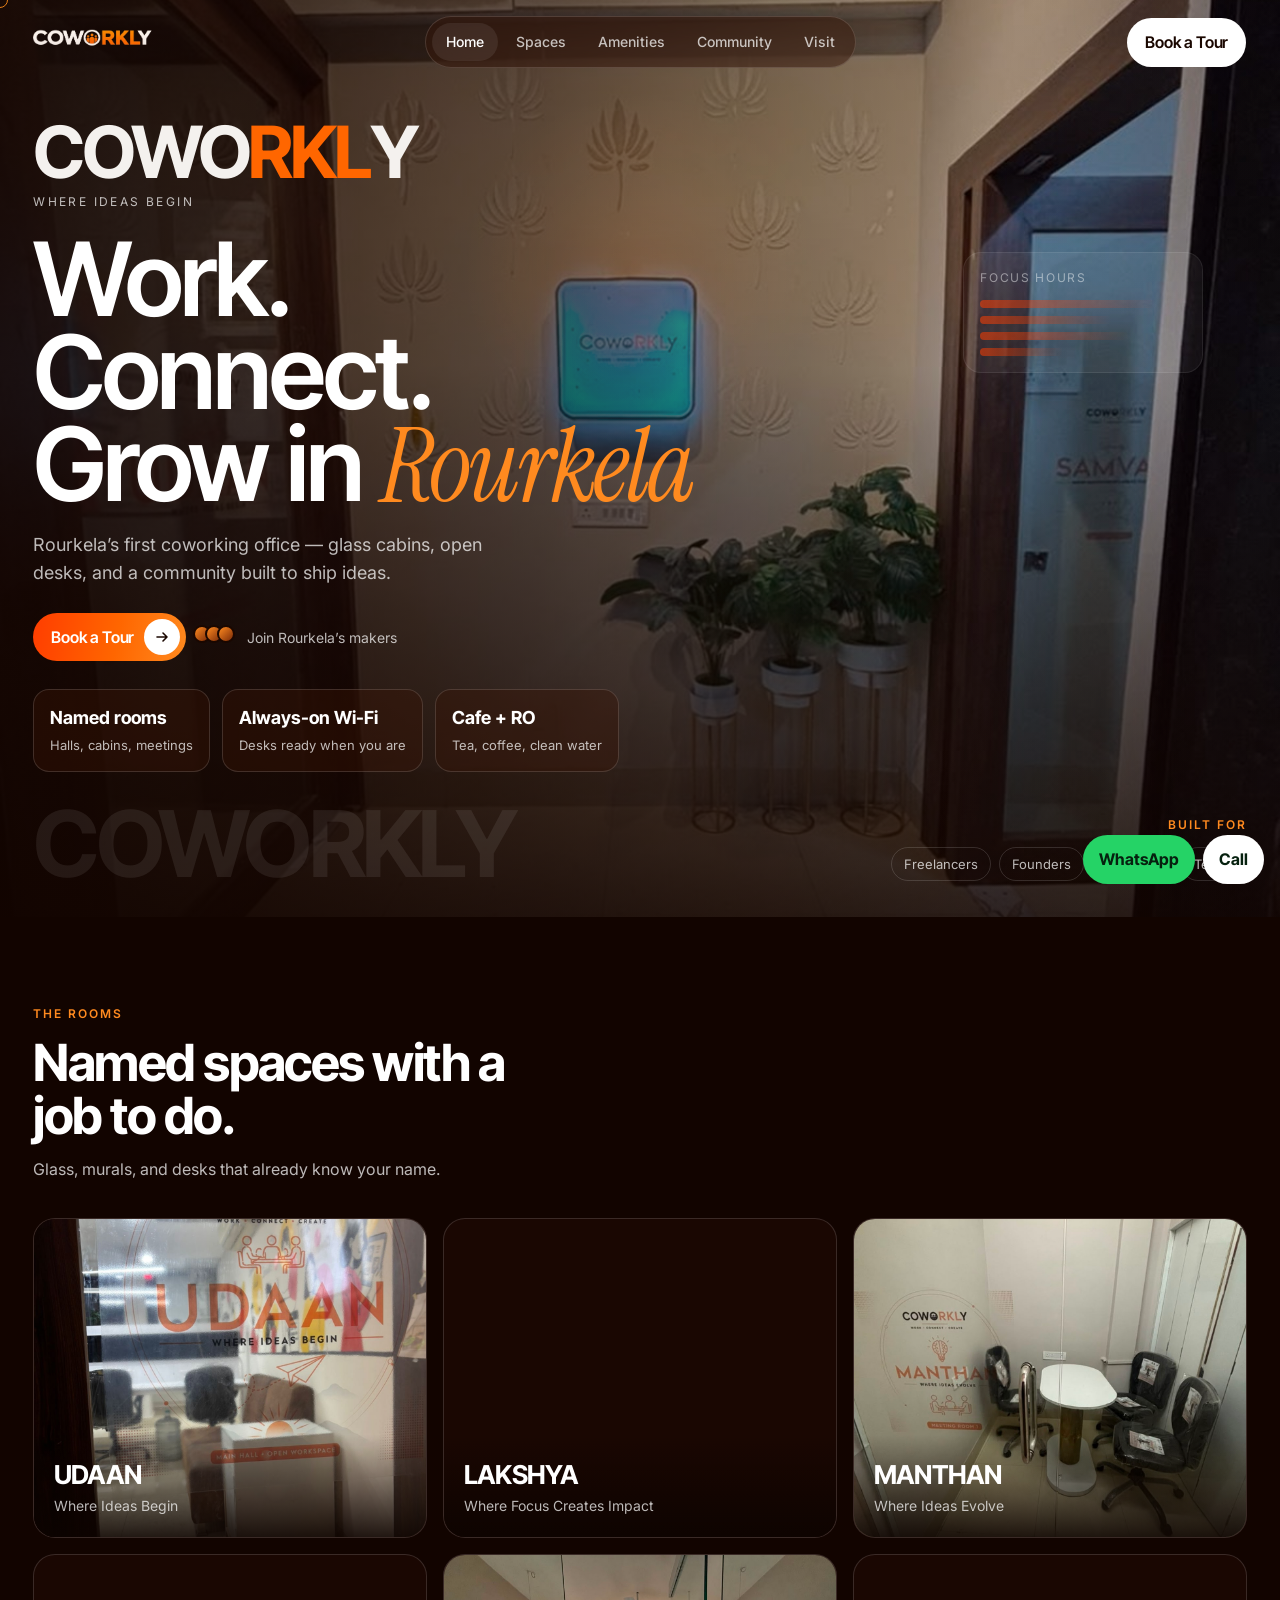
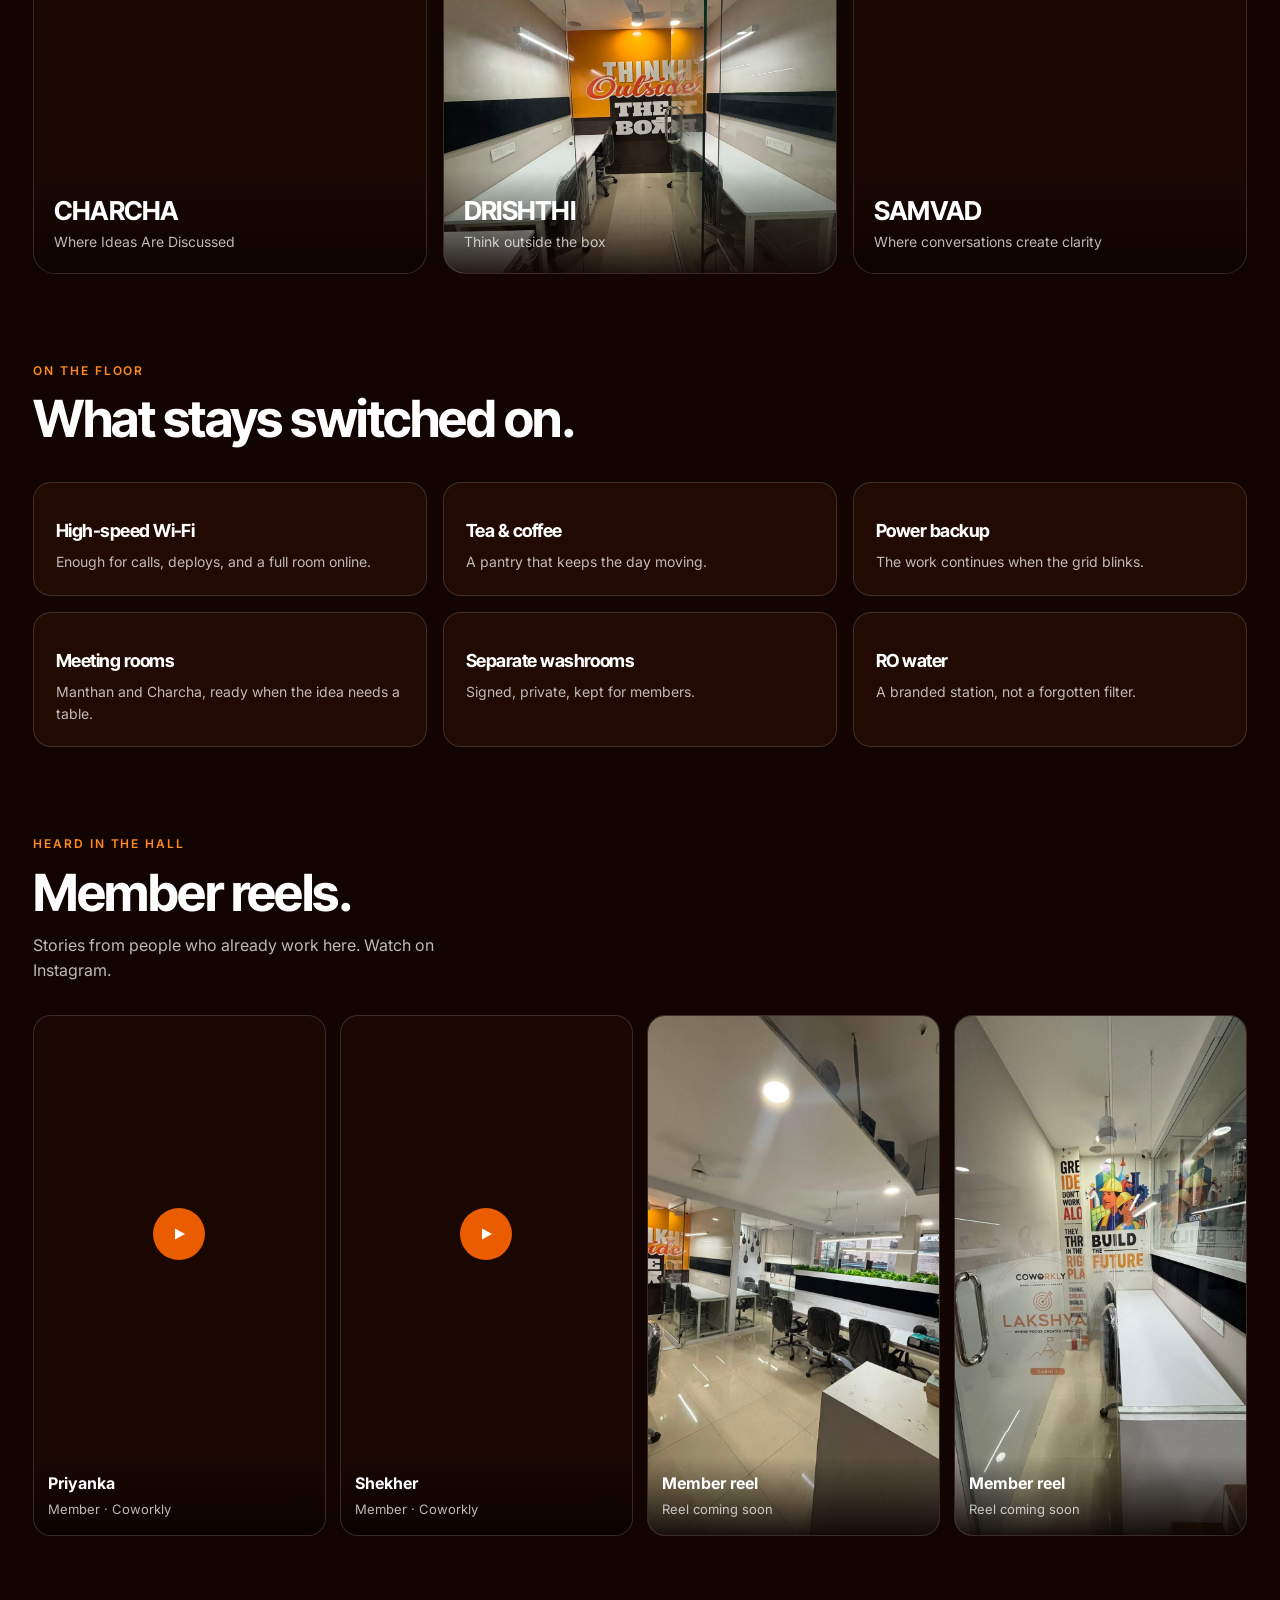
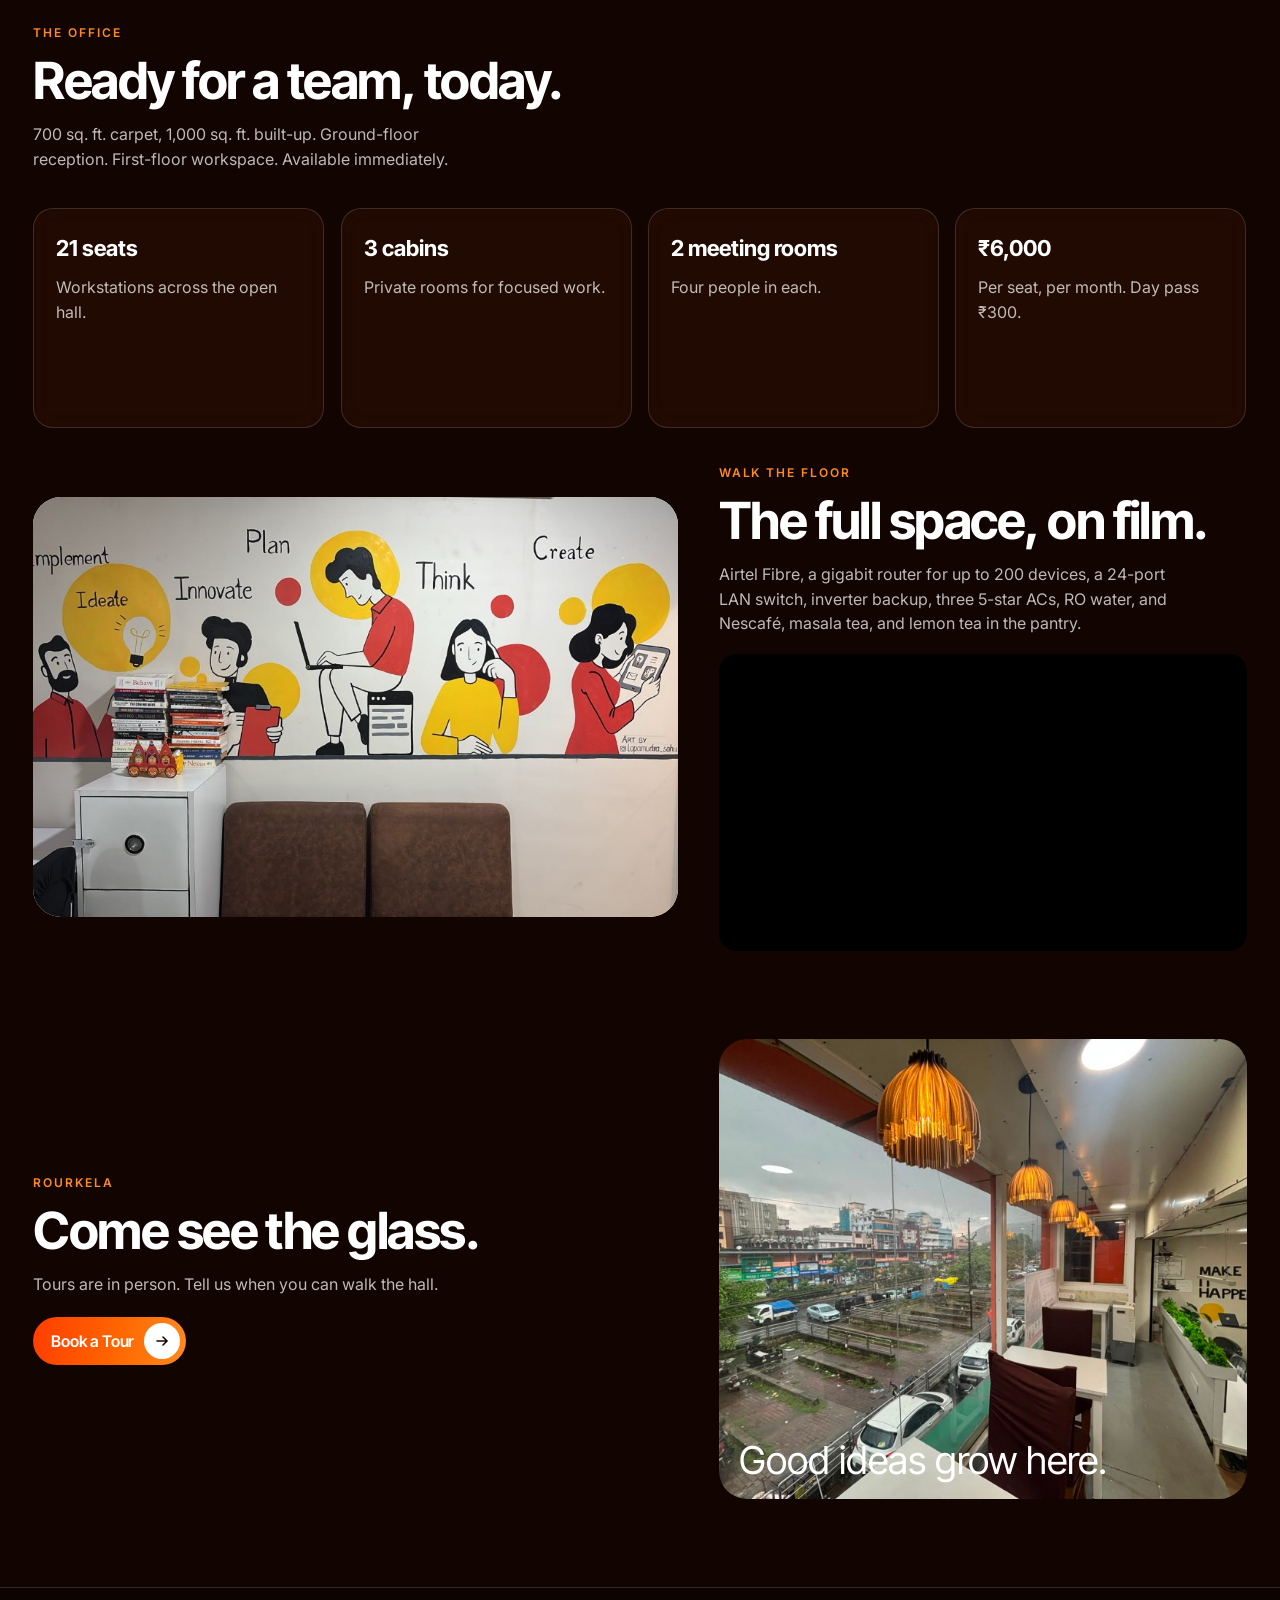
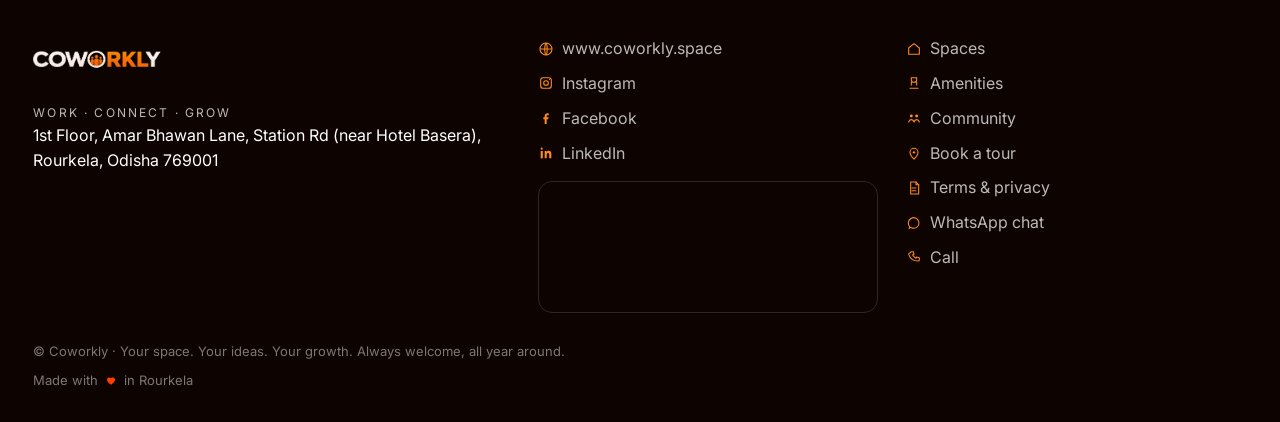
==== commit 3ca53595: "Updated allignment" ====
--- a/index.html
+++ b/index.html
@@ -5,7 +5,7 @@
   <meta name="viewport" content="width=device-width, initial-scale=1">
   <title>Coworkly — Where Ideas Begin</title>
   <meta name="description" content="Rourkela’s first coworking office. Glass cabins, open desks, and a community built to ship ideas.">
-  <link rel="icon" type="image/png" href="/assets/brand/favicon.png">
+  <link rel="icon" type="image/png" href="assets/brand/favicon.png">
   <meta property="og:type" content="website">
   <meta property="og:site_name" content="Coworkly">
   <meta property="og:title" content="Coworkly — Rourkela’s 1st Coworking Space">
@@ -18,7 +18,7 @@
   <meta name="twitter:description" content="Rourkela’s first coworking office. 21 seats, private cabins, meeting rooms, Airtel Fibre Wi-Fi, and a cafe. 1st Floor, Amar Bhawan Lane, Station Rd (near Hotel Basera), Rourkela, Odisha 769001.">
   <meta name="twitter:image" content="https://www.coworkly.space/assets/brand/og-cover.jpg">
   <link rel="canonical" href="https://www.coworkly.space/">
-  <link rel="preload" as="image" href="/assets/hero/hero-entrance.jpg" fetchpriority="high">
+  <link rel="preload" as="image" href="assets/hero/hero-entrance.jpg" fetchpriority="high">
   <script type="application/ld+json">
   {
     "@context": "https://schema.org",
@@ -61,22 +61,22 @@
   <link rel="preconnect" href="https://fonts.googleapis.com">
   <link rel="preconnect" href="https://fonts.gstatic.com" crossorigin>
   <link href="https://fonts.googleapis.com/css2?family=Instrument+Serif:ital@1&family=Inter+Tight:wght@400;500;600;700&family=Inter:wght@400;500;600&display=swap" rel="stylesheet">
-  <link rel="stylesheet" href="/css/tokens.css">
-  <link rel="stylesheet" href="/css/base.css">
-  <link rel="stylesheet" href="/css/layout.css">
-  <link rel="stylesheet" href="/css/components.css">
-  <link rel="stylesheet" href="/css/hero.css">
-  <link rel="stylesheet" href="/css/testimonials.css">
+  <link rel="stylesheet" href="css/tokens.css">
+  <link rel="stylesheet" href="css/base.css">
+  <link rel="stylesheet" href="css/layout.css">
+  <link rel="stylesheet" href="css/components.css">
+  <link rel="stylesheet" href="css/hero.css">
+  <link rel="stylesheet" href="css/testimonials.css">
 </head>
 <body data-page="home">
 <noscript><iframe src="https://www.googletagmanager.com/ns.html?id=GTM-NFXW36PJ" height="0" width="0" style="display:none;visibility:hidden" title="Google Tag Manager"></iframe></noscript>
 
   <a class="skip-link" href="#main">Skip to content</a>
-  <div data-include="/partials/nav.html"></div>
+  <div data-include="partials/nav.html"></div>
   <main id="main">
     <section class="hero" aria-label="Coworkly">
       <div class="hero__media">
-        <img fetchpriority="high" decoding="async" src="/assets/hero/hero-entrance.jpg" alt="Glowing Coworkly entrance in Rourkela">
+        <img fetchpriority="high" decoding="async" src="assets/hero/hero-entrance.jpg" alt="Glowing Coworkly entrance in Rourkela">
       </div>
       <div class="hero__scrim"></div>
       <aside class="ghost" aria-hidden="true">
@@ -93,7 +93,7 @@
         <h1 class="rise d2">Work.<br>Connect.<br>Grow in <em>Rourkela</em></h1>
         <p class="hero__sub rise d3">Rourkela’s first coworking office — glass cabins, open desks, and a community built to ship ideas.</p>
         <div class="hero__cta rise d4">
-          <a class="btn btn--flame" href="/visit">Book a Tour
+          <a class="btn btn--flame" href="visit.html">Book a Tour
             <span class="btn__arrow" aria-hidden="true">
               <svg width="16" height="16" viewBox="0 0 16 16" fill="none"><path d="M3 8h10M9 4l4 4-4 4" stroke="currentColor" stroke-width="1.6" stroke-linecap="round" stroke-linejoin="round"/></svg>
             </span>
@@ -121,12 +121,12 @@
         <h2>Named spaces with a job to do.</h2>
         <p class="lede">Glass, murals, and desks that already know your name.</p>
         <div class="space-grid">
-          <a class="card" href="/spaces"><img loading="lazy" decoding="async" src="/assets/spaces/udaan.jpg" alt="Udaan open workspace"><div class="meta"><h3>UDAAN</h3><p>Where Ideas Begin</p></div></a>
-          <a class="card" href="/spaces"><img loading="lazy" decoding="async" src="/assets/spaces/lakshya.jpg" alt="Lakshya cabin" style="object-position:center 30%"><div class="meta"><h3>LAKSHYA</h3><p>Where Focus Creates Impact</p></div></a>
-          <a class="card" href="/spaces"><img loading="lazy" decoding="async" src="/assets/spaces/manthan.jpg" alt="Manthan meeting room"><div class="meta"><h3>MANTHAN</h3><p>Where Ideas Evolve</p></div></a>
-          <a class="card" href="/spaces"><img loading="lazy" decoding="async" src="/assets/spaces/charcha.jpg" alt="Charcha meeting room"><div class="meta"><h3>CHARCHA</h3><p>Where Ideas Are Discussed</p></div></a>
-          <a class="card" href="/spaces"><img loading="lazy" decoding="async" src="/assets/spaces/drishthi.jpg" alt="Drishthi cabin"><div class="meta"><h3>DRISHTHI</h3><p>Think outside the box</p></div></a>
-          <a class="card" href="/spaces"><img loading="lazy" decoding="async" src="/assets/spaces/samvad.jpg" alt="Samvad meeting room door"><div class="meta"><h3>SAMVAD</h3><p>Where conversations create clarity</p></div></a>
+          <a class="card" href="spaces.html"><img loading="lazy" decoding="async" src="assets/spaces/udaan.jpg" alt="Udaan open workspace"><div class="meta"><h3>UDAAN</h3><p>Where Ideas Begin</p></div></a>
+          <a class="card" href="spaces.html"><img loading="lazy" decoding="async" src="assets/spaces/lakshya.jpg" alt="Lakshya cabin" style="object-position:center 30%"><div class="meta"><h3>LAKSHYA</h3><p>Where Focus Creates Impact</p></div></a>
+          <a class="card" href="spaces.html"><img loading="lazy" decoding="async" src="assets/spaces/manthan.jpg" alt="Manthan meeting room"><div class="meta"><h3>MANTHAN</h3><p>Where Ideas Evolve</p></div></a>
+          <a class="card" href="spaces.html"><img loading="lazy" decoding="async" src="assets/spaces/charcha.jpg" alt="Charcha meeting room"><div class="meta"><h3>CHARCHA</h3><p>Where Ideas Are Discussed</p></div></a>
+          <a class="card" href="spaces.html"><img loading="lazy" decoding="async" src="assets/spaces/drishthi.jpg" alt="Drishthi cabin"><div class="meta"><h3>DRISHTHI</h3><p>Think outside the box</p></div></a>
+          <a class="card" href="spaces.html"><img loading="lazy" decoding="async" src="assets/spaces/samvad.jpg" alt="Samvad meeting room door"><div class="meta"><h3>SAMVAD</h3><p>Where conversations create clarity</p></div></a>
         </div>
       </div>
     </section>
@@ -169,7 +169,7 @@
         </div>
         <div class="split" style="margin-top:36px">
           <div class="story-panel" style="min-height:420px;background:#f6efe4">
-            <img loading="lazy" decoding="async" src="/assets/illustrations/cafe.jpg" alt="Mural at Coworkly: Ideate, Innovate, Plan, Think, Create">
+            <img loading="lazy" decoding="async" src="assets/illustrations/cafe.jpg" alt="Mural at Coworkly: Ideate, Innovate, Plan, Think, Create">
           </div>
           <div>
             <p class="kicker">Walk the floor</p>
@@ -189,22 +189,22 @@
           <p class="kicker">Rourkela</p>
           <h2>Come see the glass.</h2>
           <p class="lede">Tours are in person. Tell us when you can walk the hall.</p>
-          <p style="margin-top:20px"><a class="btn btn--flame" href="/visit">Book a Tour <span class="btn__arrow"><svg width="16" height="16" viewBox="0 0 16 16" fill="none"><path d="M3 8h10M9 4l4 4-4 4" stroke="currentColor" stroke-width="1.6" stroke-linecap="round"/></svg></span></a></p>
+          <p style="margin-top:20px"><a class="btn btn--flame" href="visit.html">Book a Tour <span class="btn__arrow"><svg width="16" height="16" viewBox="0 0 16 16" fill="none"><path d="M3 8h10M9 4l4 4-4 4" stroke="currentColor" stroke-width="1.6" stroke-linecap="round"/></svg></span></a></p>
         </div>
         <div class="story-panel">
-          <img loading="lazy" decoding="async" src="/assets/hero/hero-window.jpg" alt="Open seating with glass front">
+          <img loading="lazy" decoding="async" src="assets/hero/hero-window.jpg" alt="Open seating with glass front">
           <p class="cap">Good ideas grow here.</p>
         </div>
       </div>
     </section>
   </main>
-  <div data-include="/partials/footer.html"></div>
+  <div data-include="partials/footer.html"></div>
   <div class="modal" data-modal aria-hidden="true" role="dialog" aria-modal="true" aria-label="Member reel">
     <div class="modal__frame">
       <header><strong data-modal-title>Reel</strong><button type="button" data-close>Close</button></header>
       <video controls playsinline></video>
     </div>
   </div>
-  <script type="module" src="/js/main.min.js"></script>
+  <script type="module" src="js/main.min.js"></script>
 </body>
 </html>
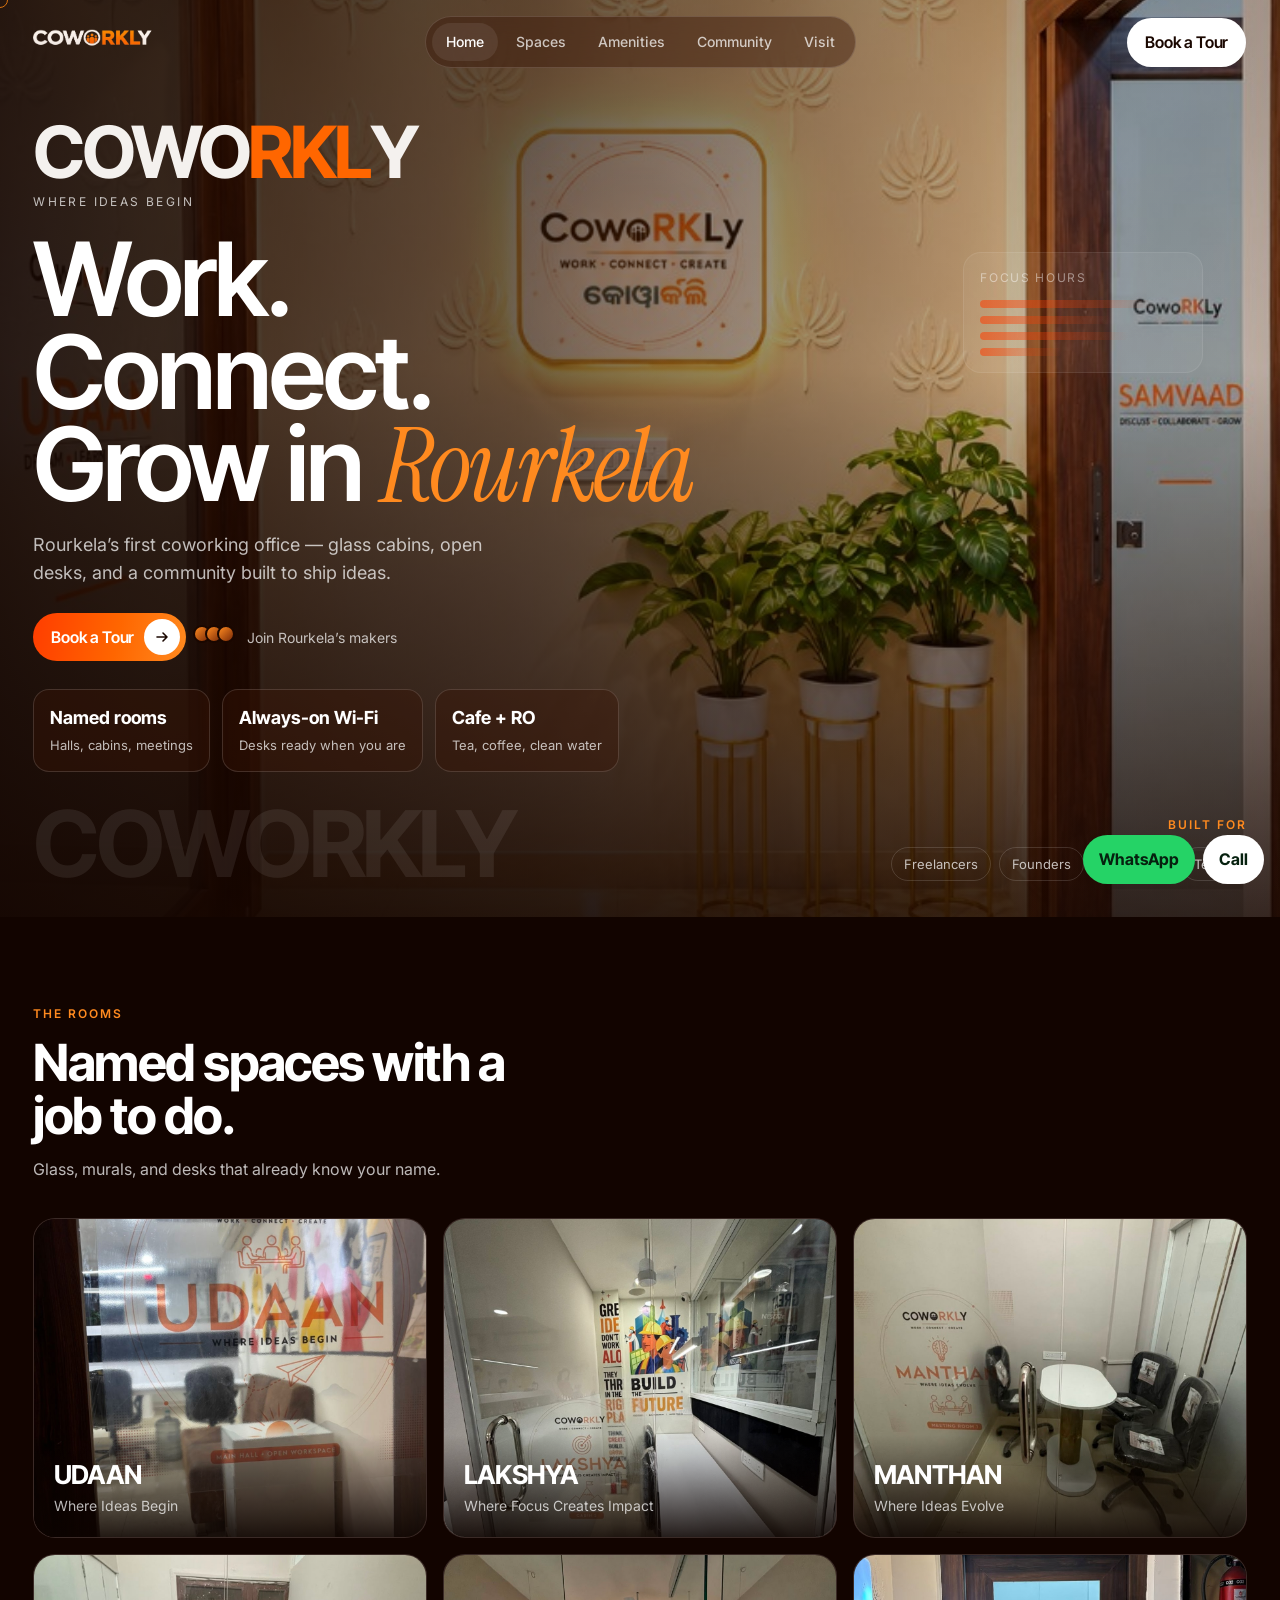
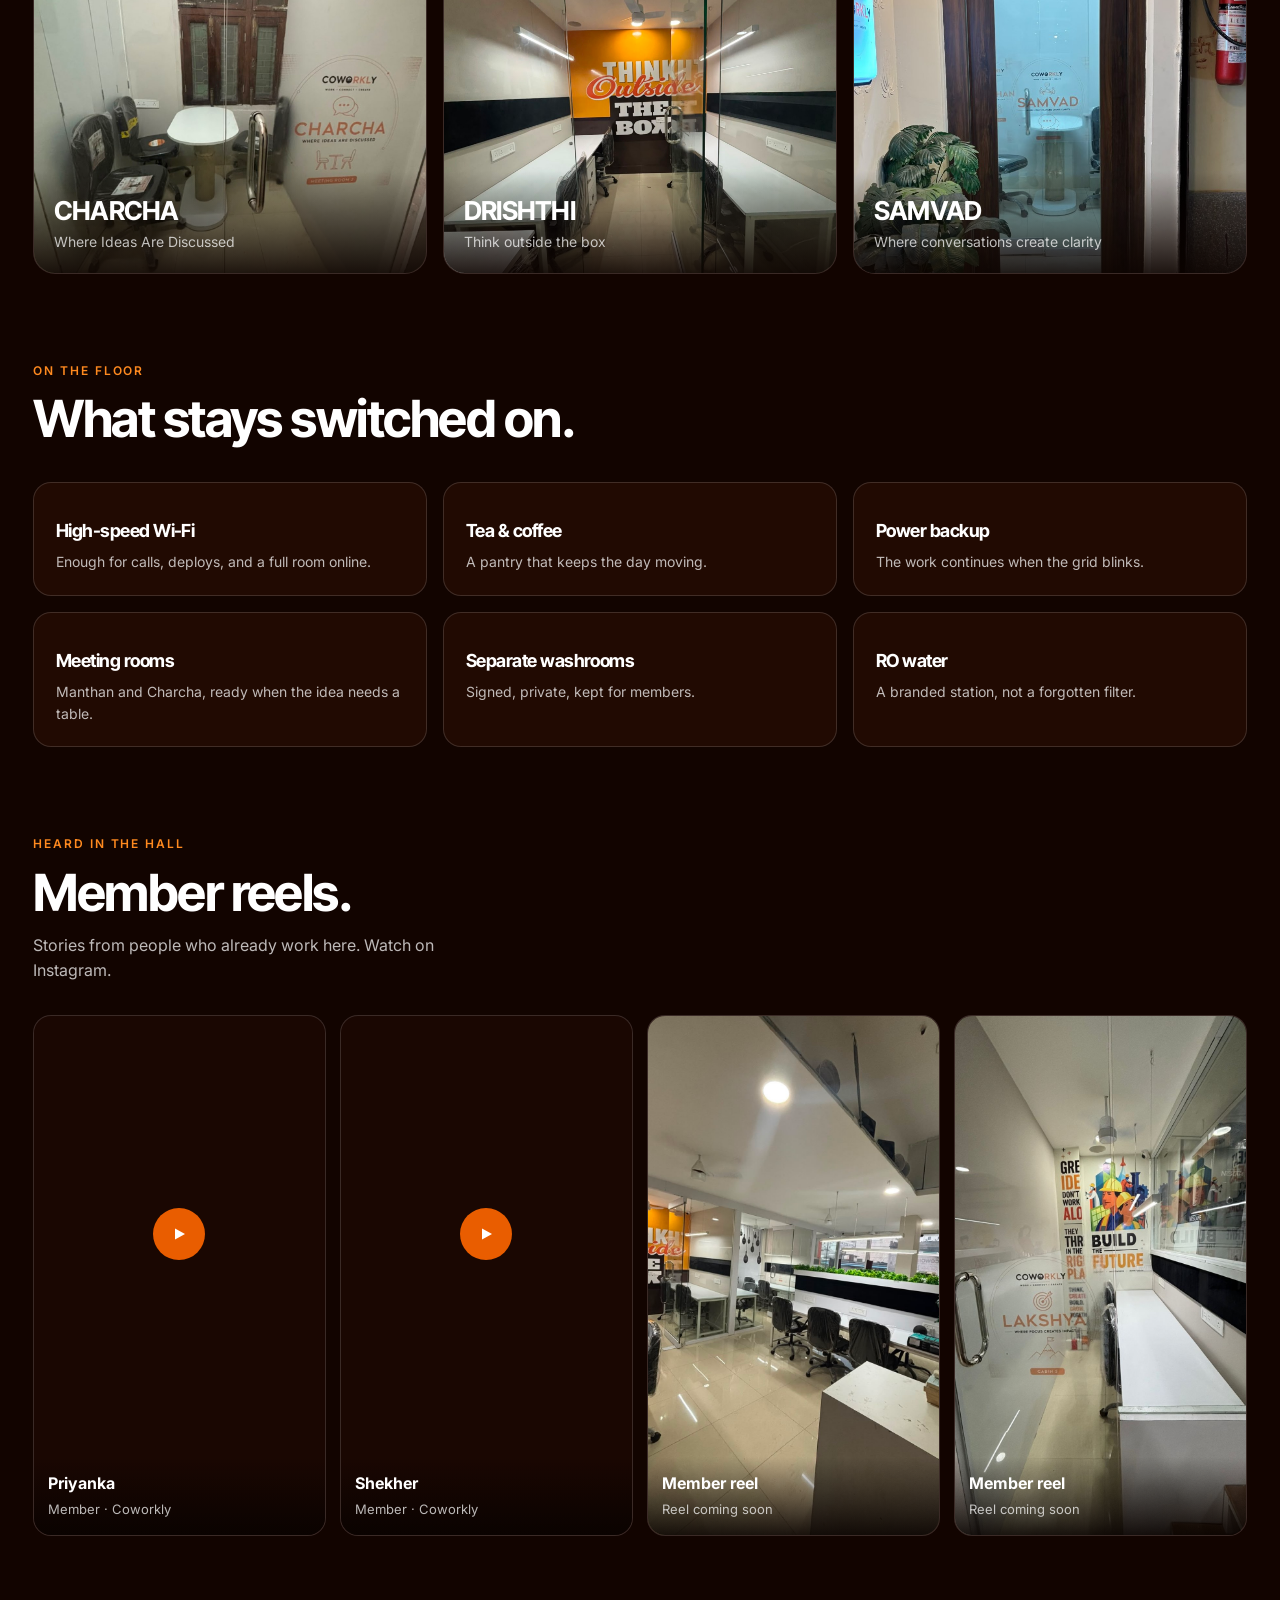
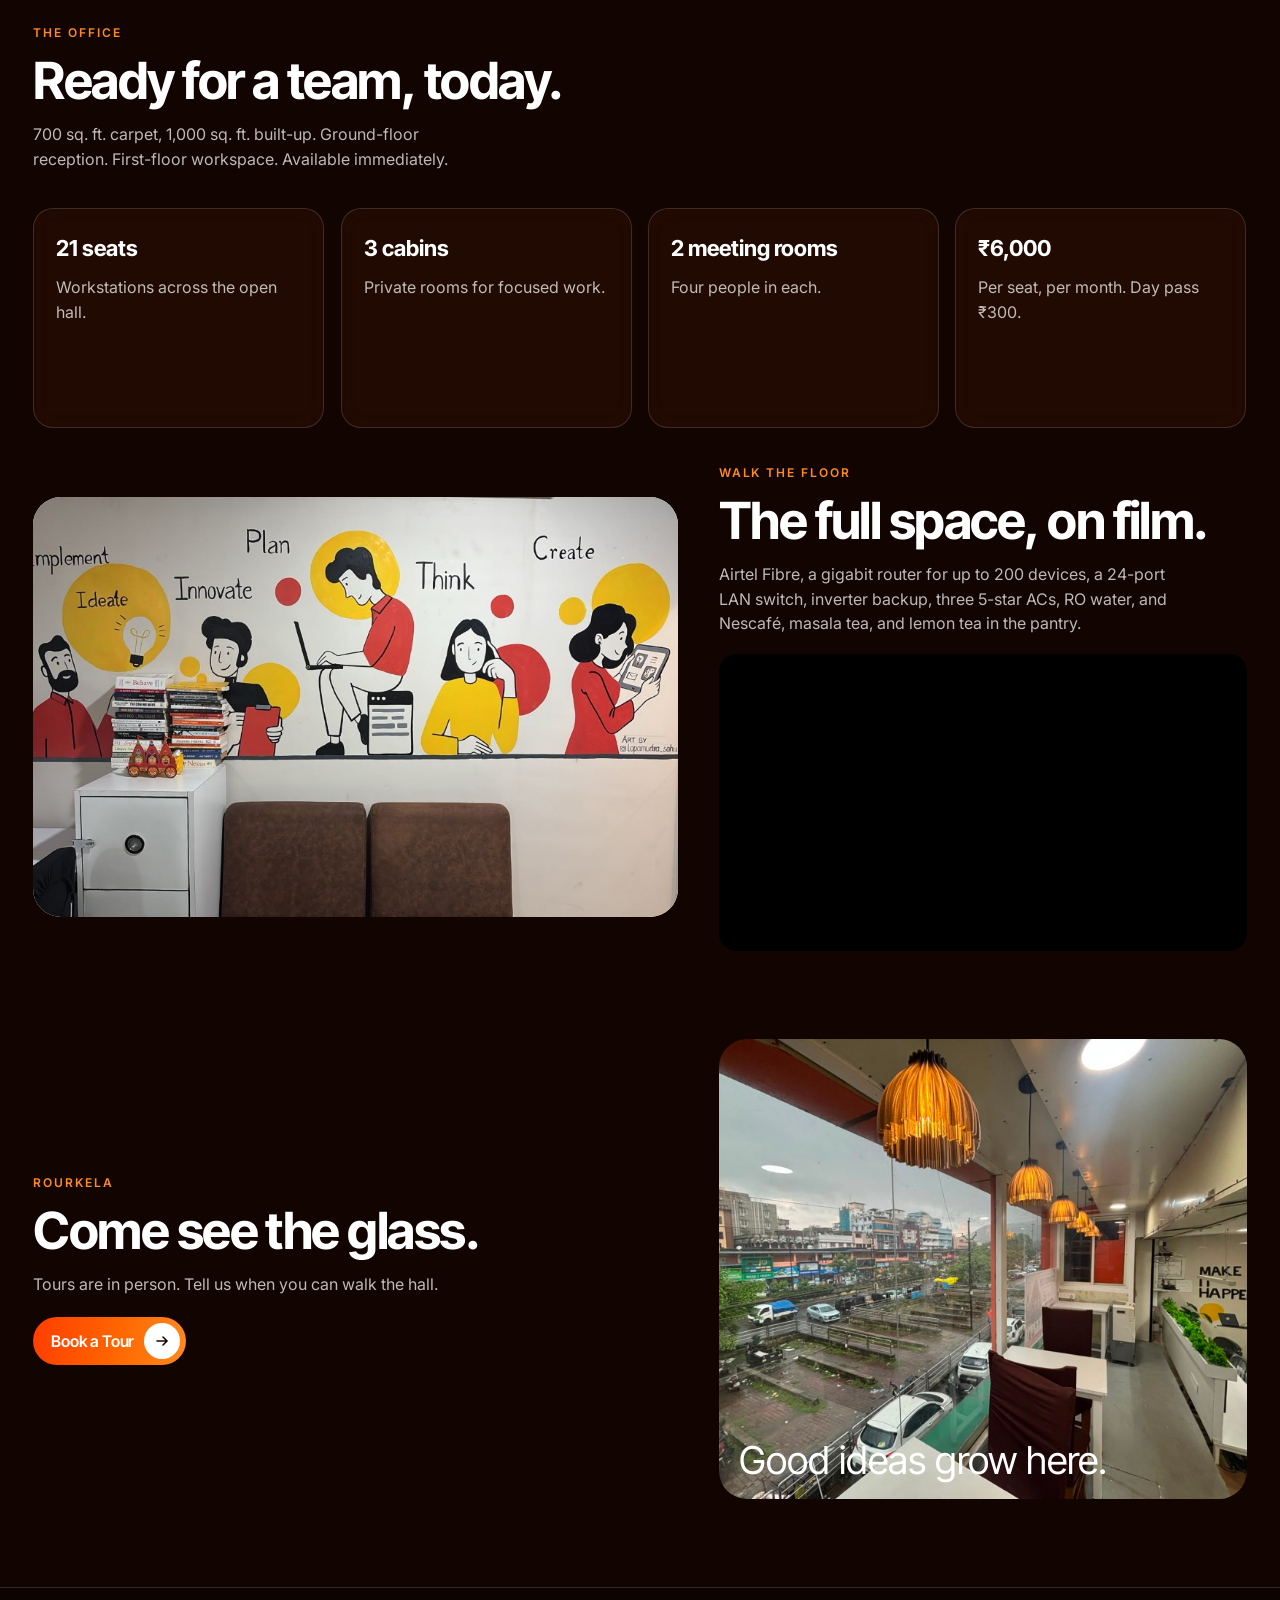
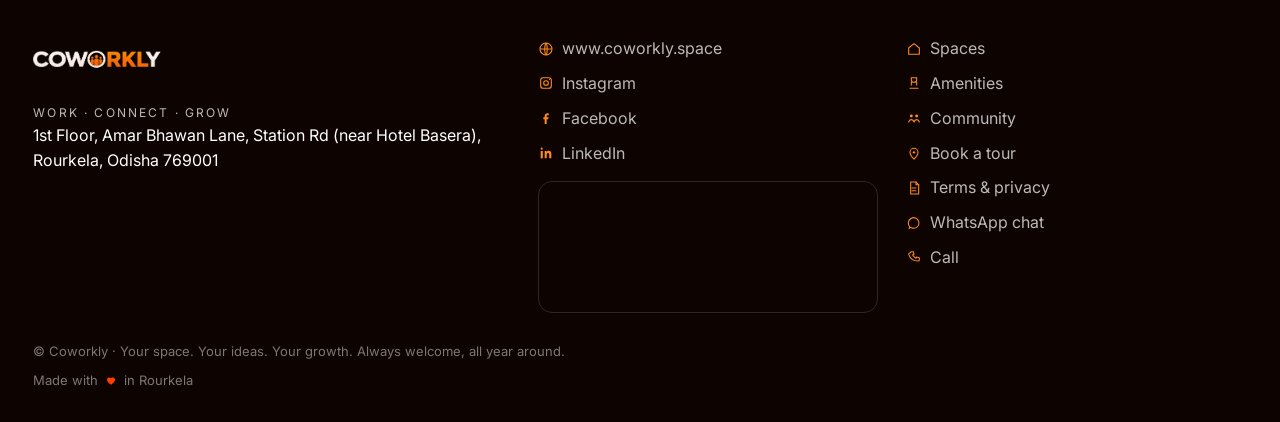
==== commit 86ec71e9: "Updated allignment" ====
--- a/index.html
+++ b/index.html
@@ -76,7 +76,7 @@
   <main id="main">
     <section class="hero" aria-label="Coworkly">
       <div class="hero__media">
-        <img fetchpriority="high" decoding="async" src="assets/hero/hero-entrance.jpg" alt="Glowing Coworkly entrance in Rourkela">
+        <img fetchpriority="high" decoding="async" src="assets/hero/hero-entrance.jpg" alt="Coworkly lobby with the lit sign between Udaan and Samvaad">
       </div>
       <div class="hero__scrim"></div>
       <aside class="ghost" aria-hidden="true">
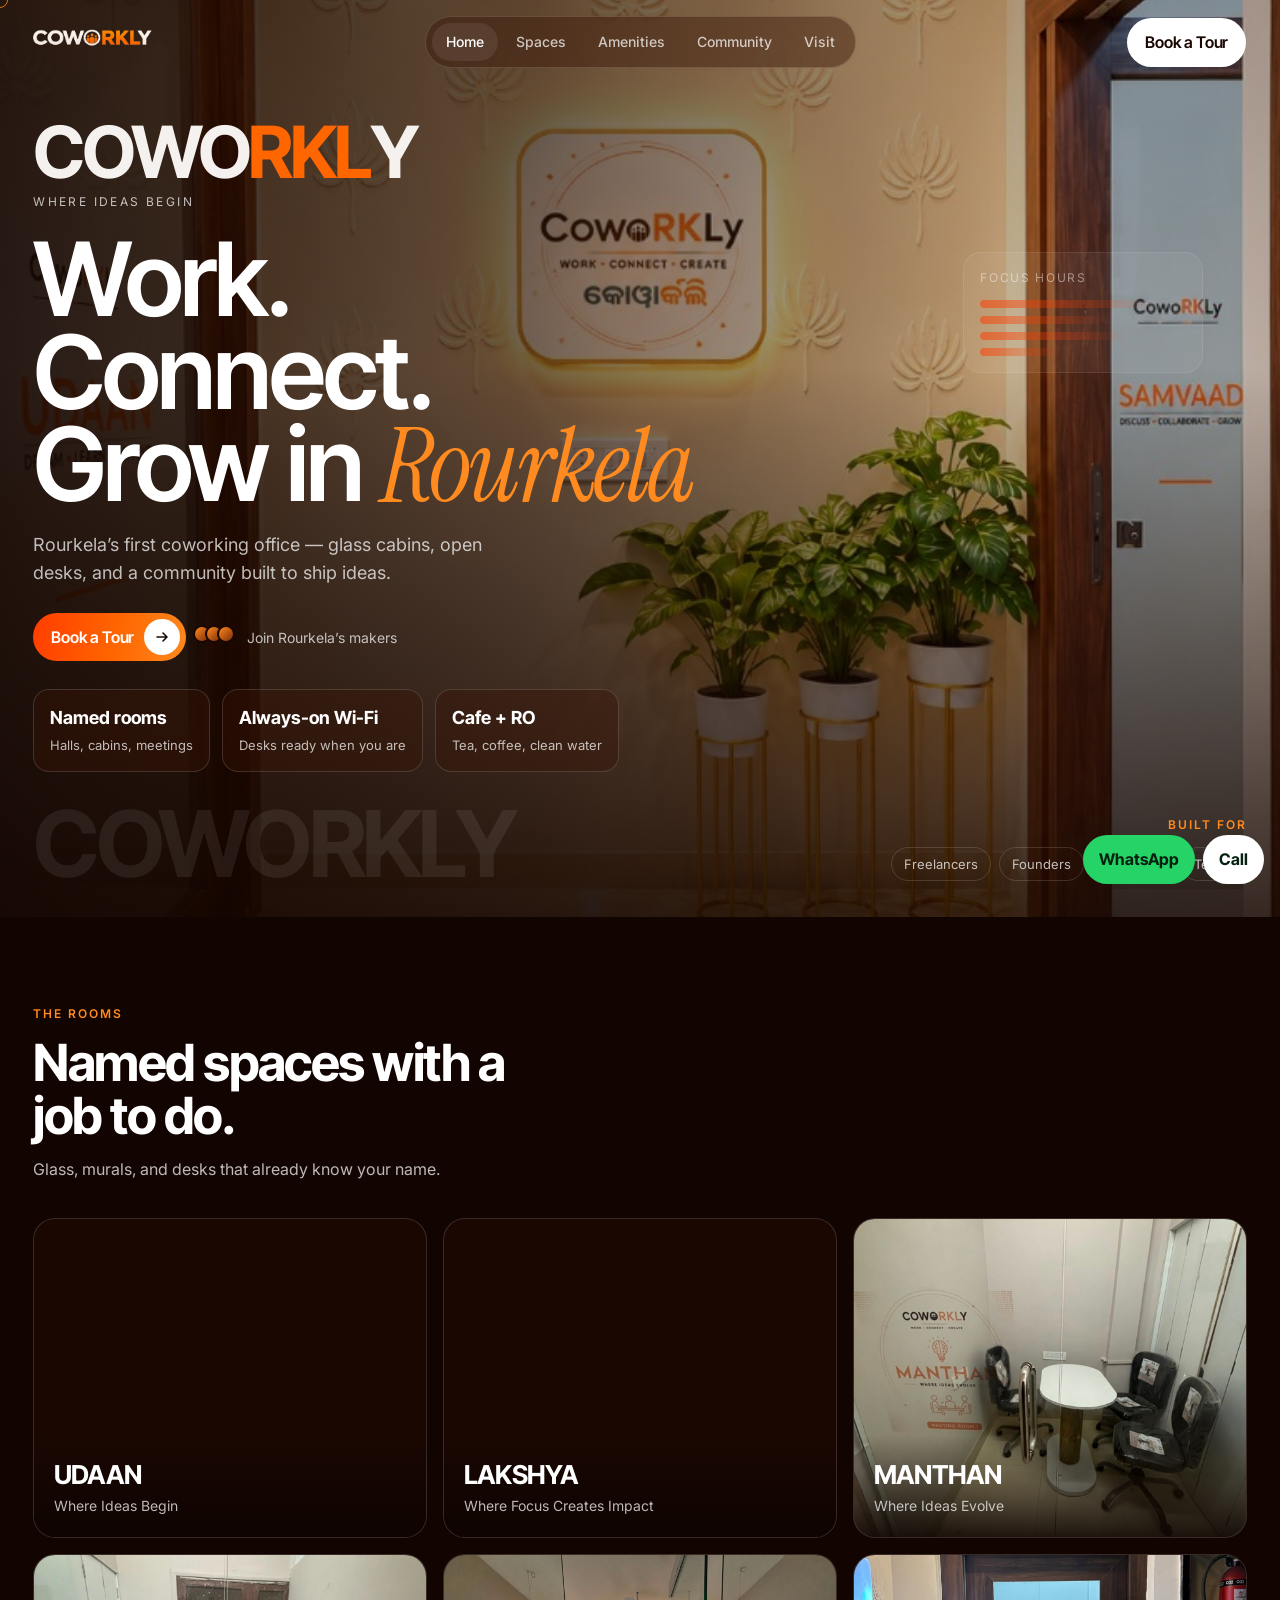
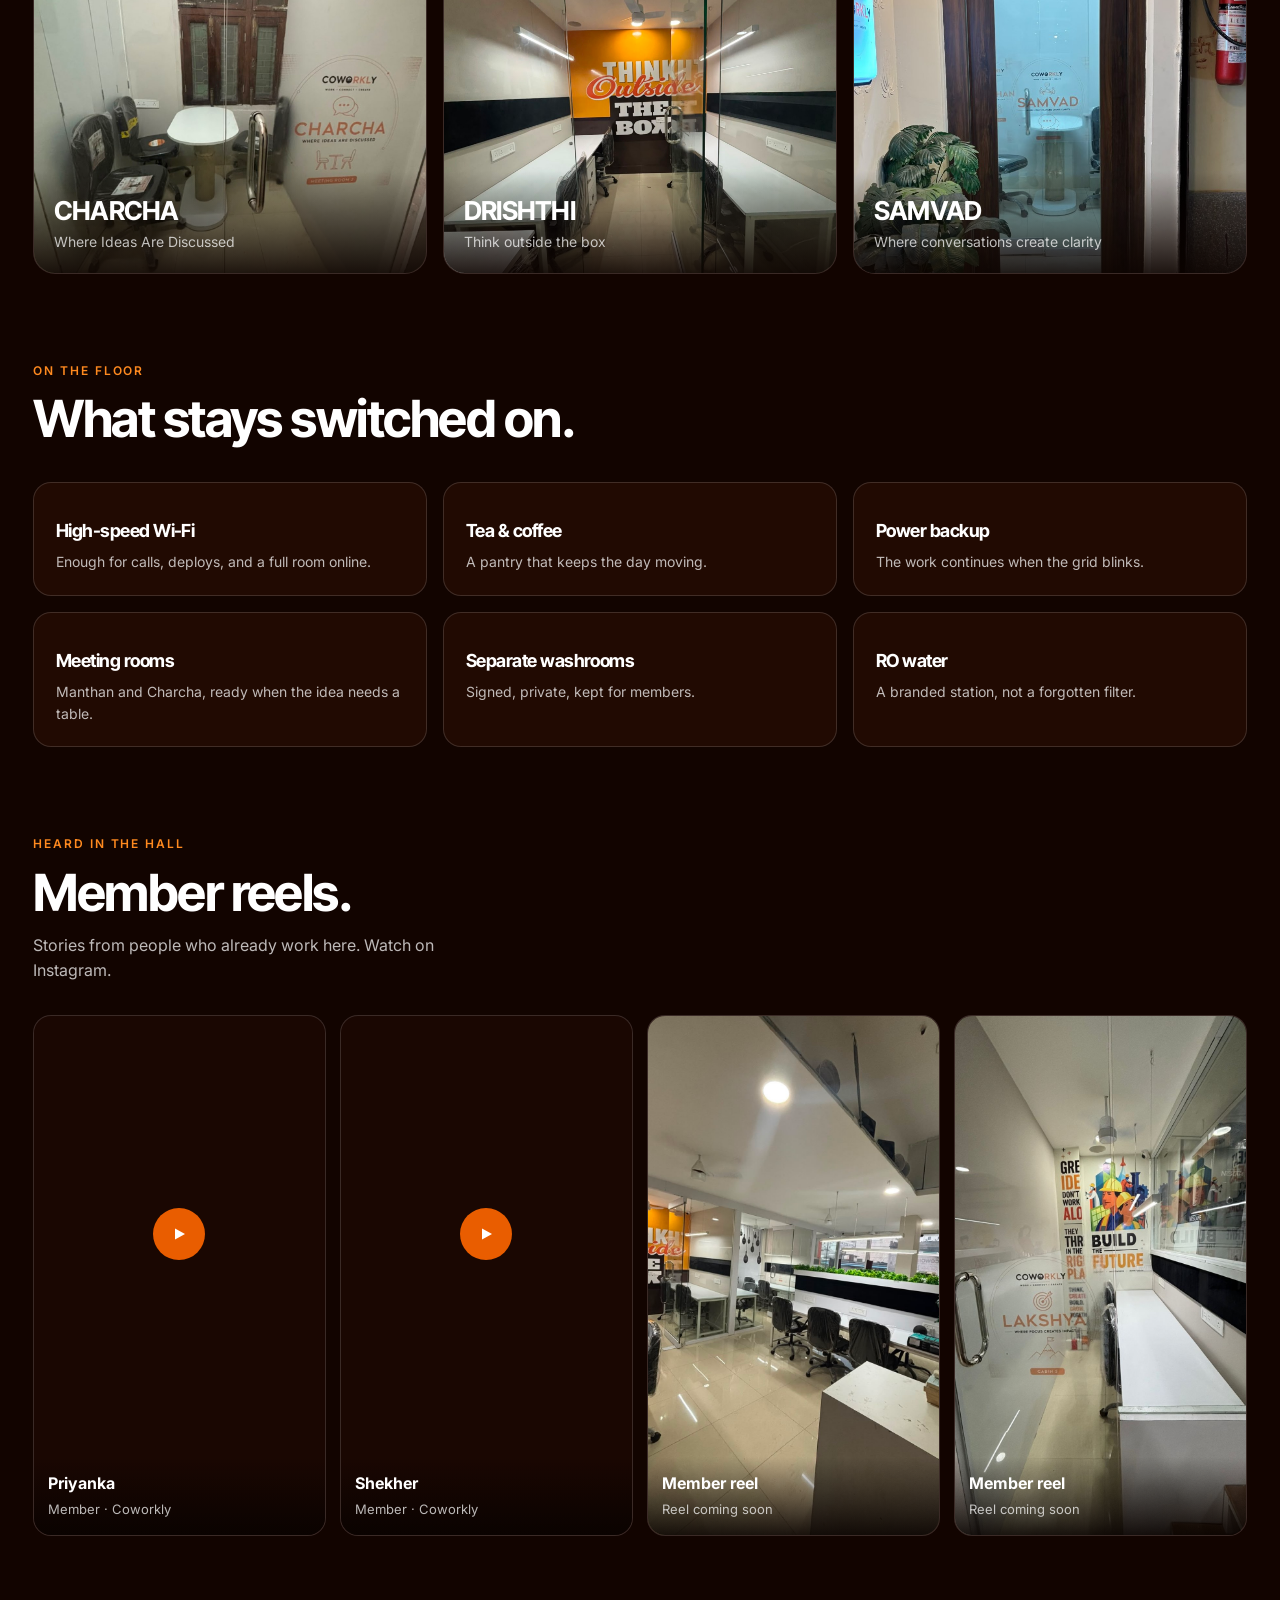
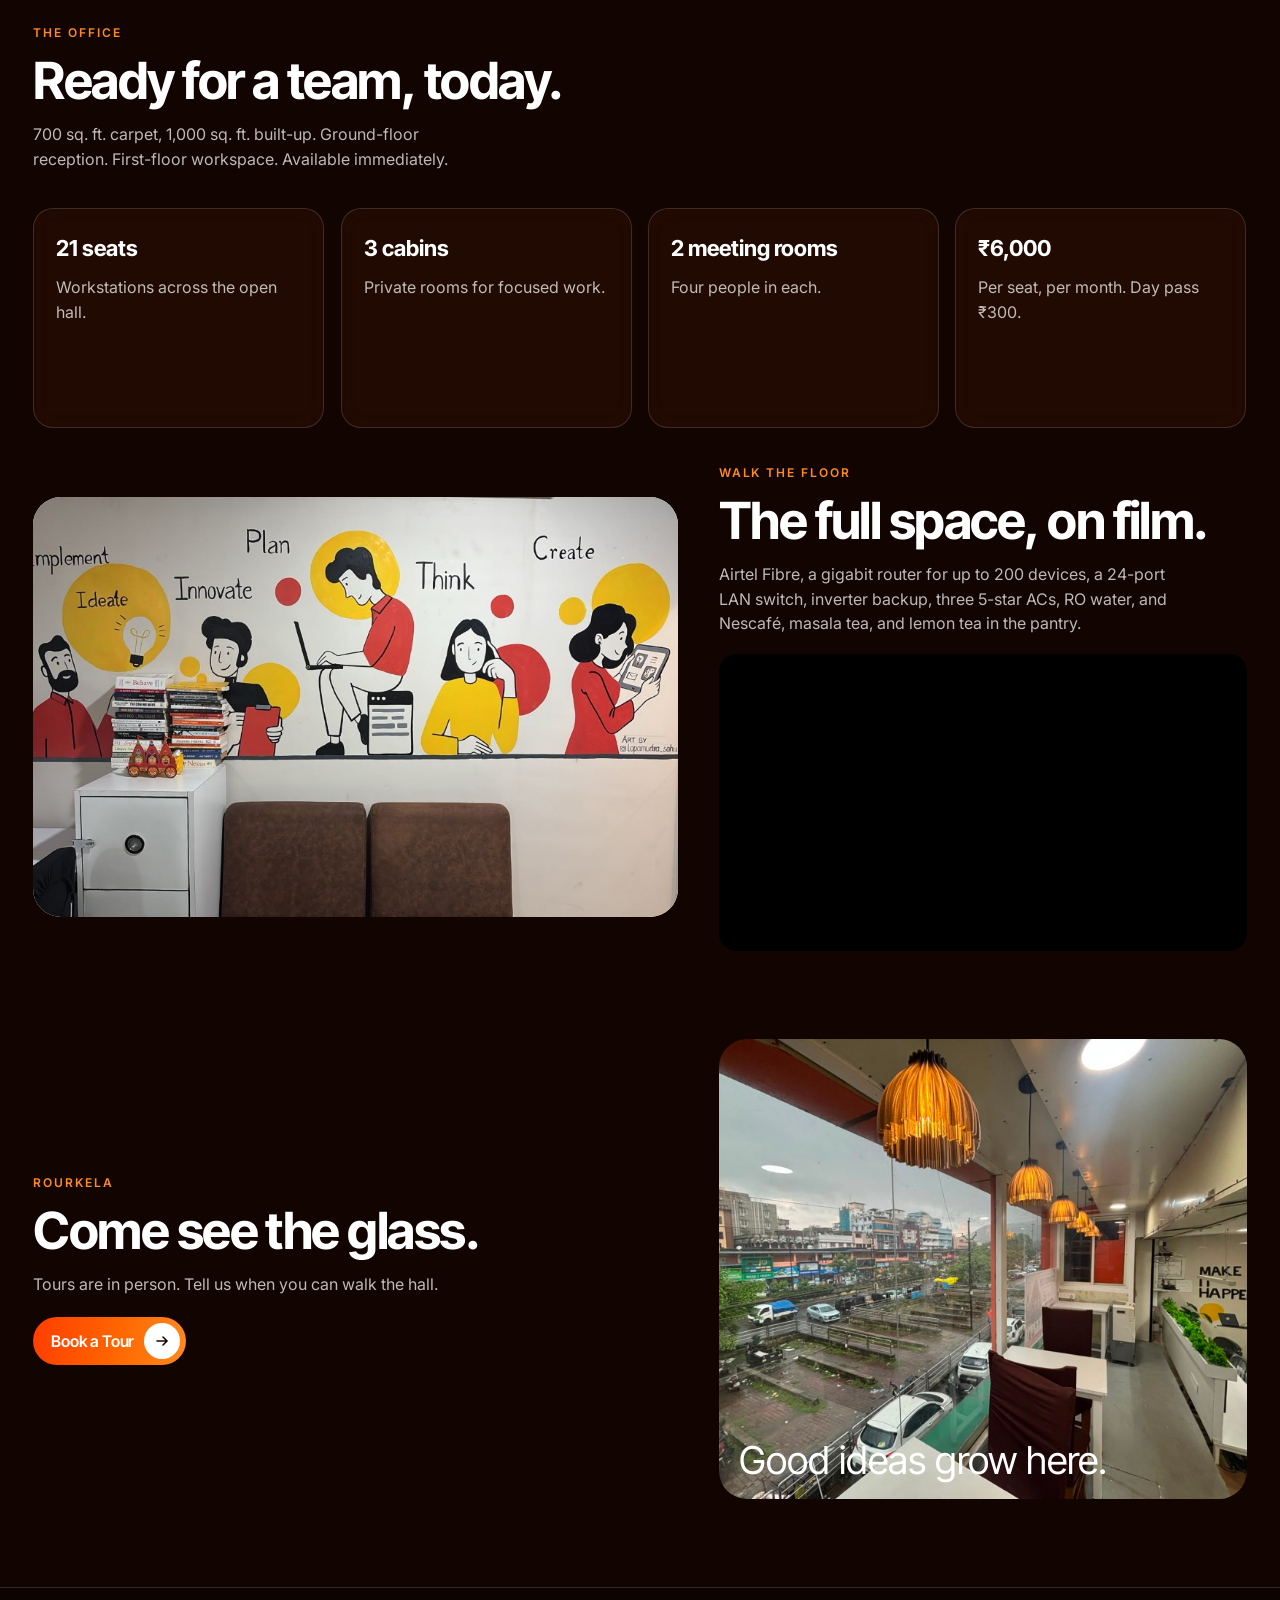
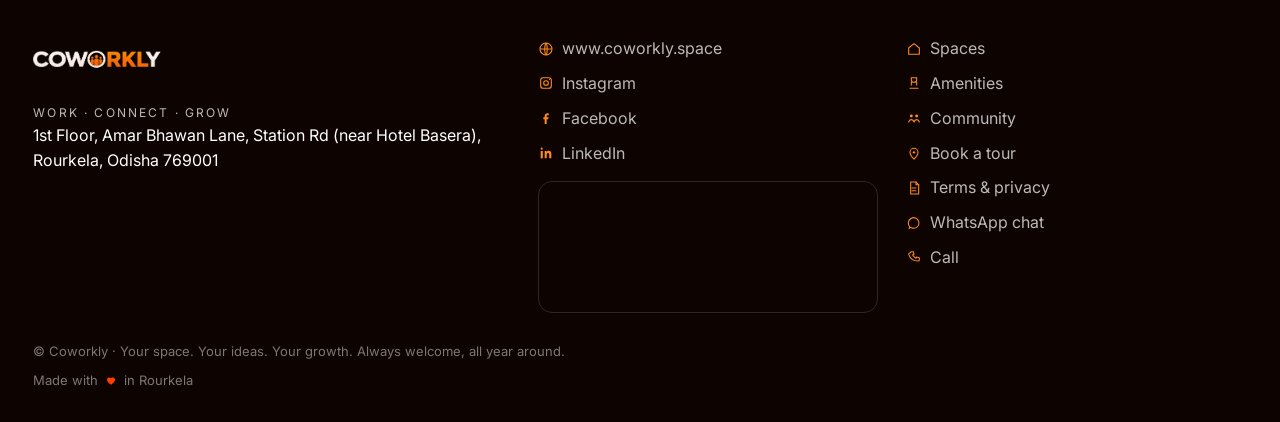
==== commit 713a8a04: "Updated hero image" ====
--- a/index.html
+++ b/index.html
@@ -18,7 +18,7 @@
   <meta name="twitter:description" content="Rourkela’s first coworking office. 21 seats, private cabins, meeting rooms, Airtel Fibre Wi-Fi, and a cafe. 1st Floor, Amar Bhawan Lane, Station Rd (near Hotel Basera), Rourkela, Odisha 769001.">
   <meta name="twitter:image" content="https://www.coworkly.space/assets/brand/og-cover.jpg">
   <link rel="canonical" href="https://www.coworkly.space/">
-  <link rel="preload" as="image" href="assets/hero/hero-entrance.jpg" fetchpriority="high">
+  <link rel="preload" as="image" href="assets/hero/lobby.jpg" fetchpriority="high">
   <script type="application/ld+json">
   {
     "@context": "https://schema.org",
@@ -76,7 +76,7 @@
   <main id="main">
     <section class="hero" aria-label="Coworkly">
       <div class="hero__media">
-        <img fetchpriority="high" decoding="async" src="assets/hero/hero-entrance.jpg" alt="Coworkly lobby with the lit sign between Udaan and Samvaad">
+        <img fetchpriority="high" decoding="async" src="assets/hero/lobby.jpg" alt="Coworkly lobby with the lit sign between Udaan and Samvaad">
       </div>
       <div class="hero__scrim"></div>
       <aside class="ghost" aria-hidden="true">
